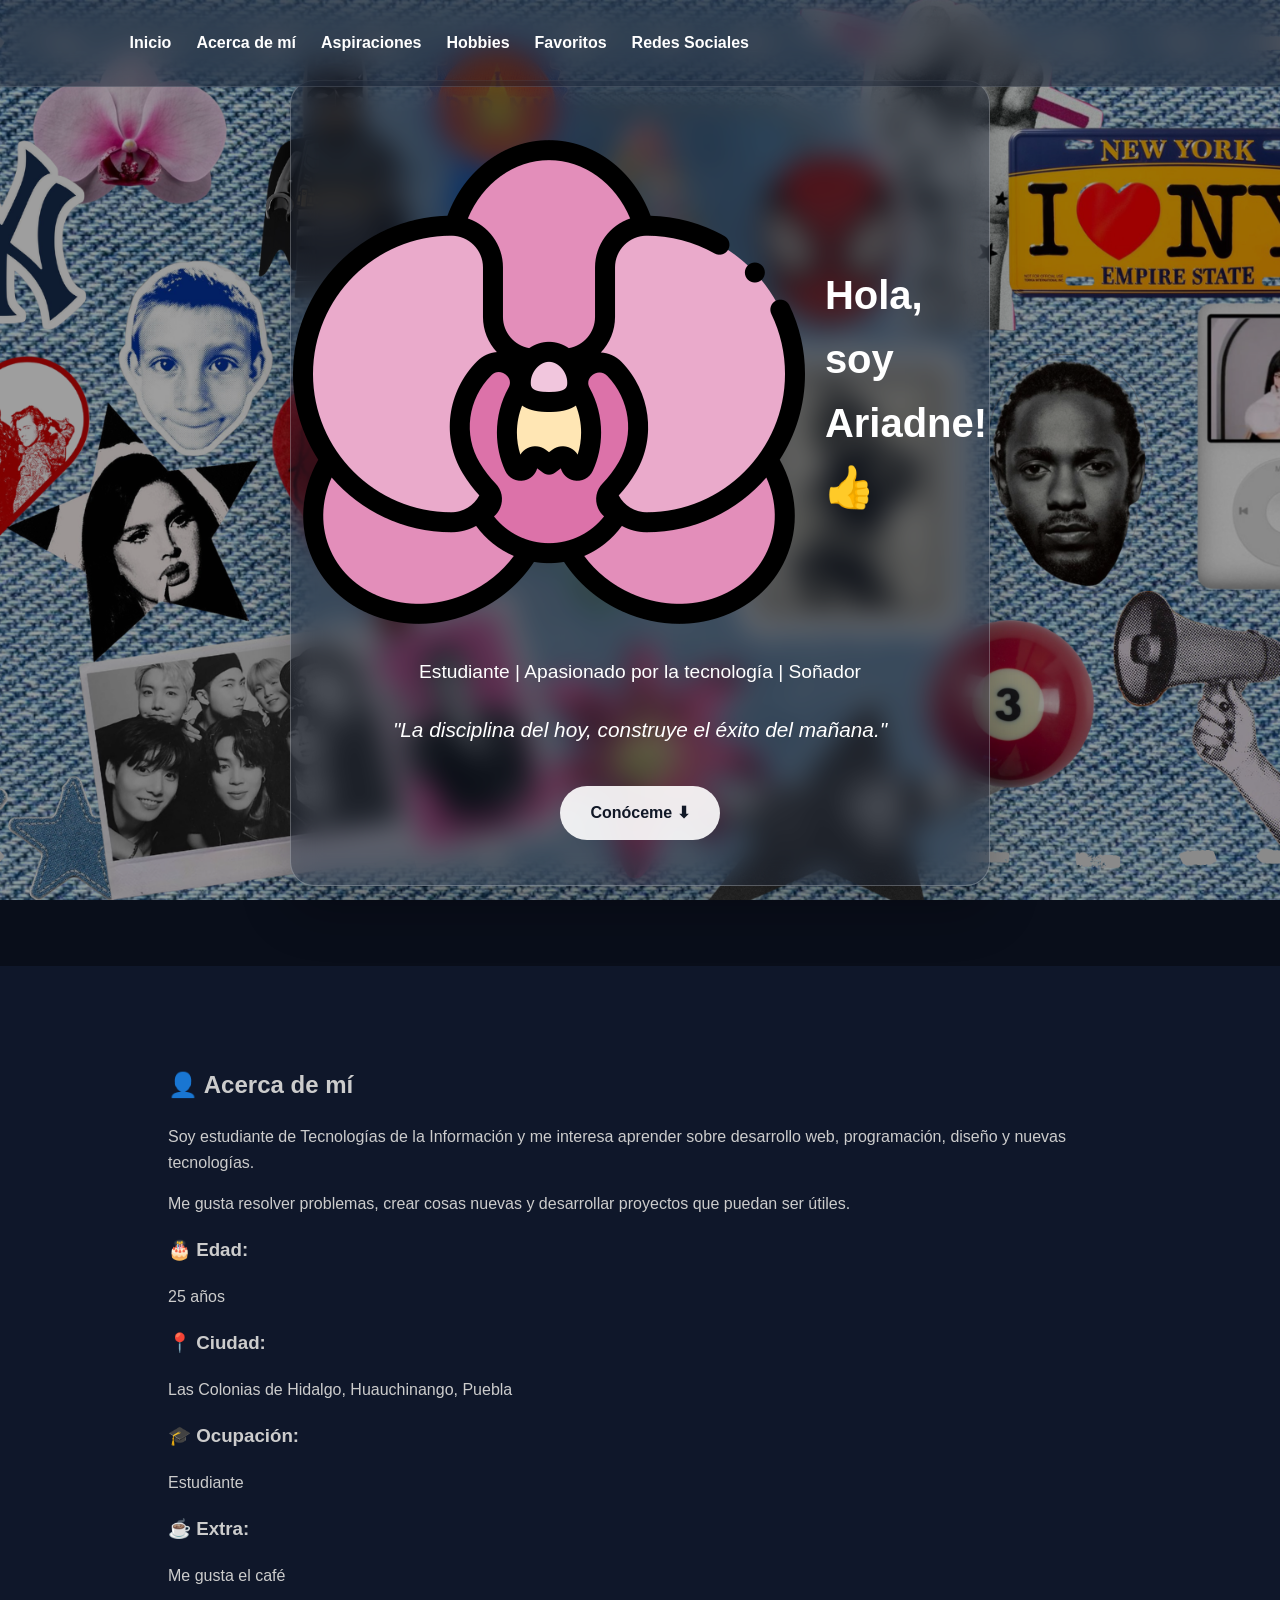
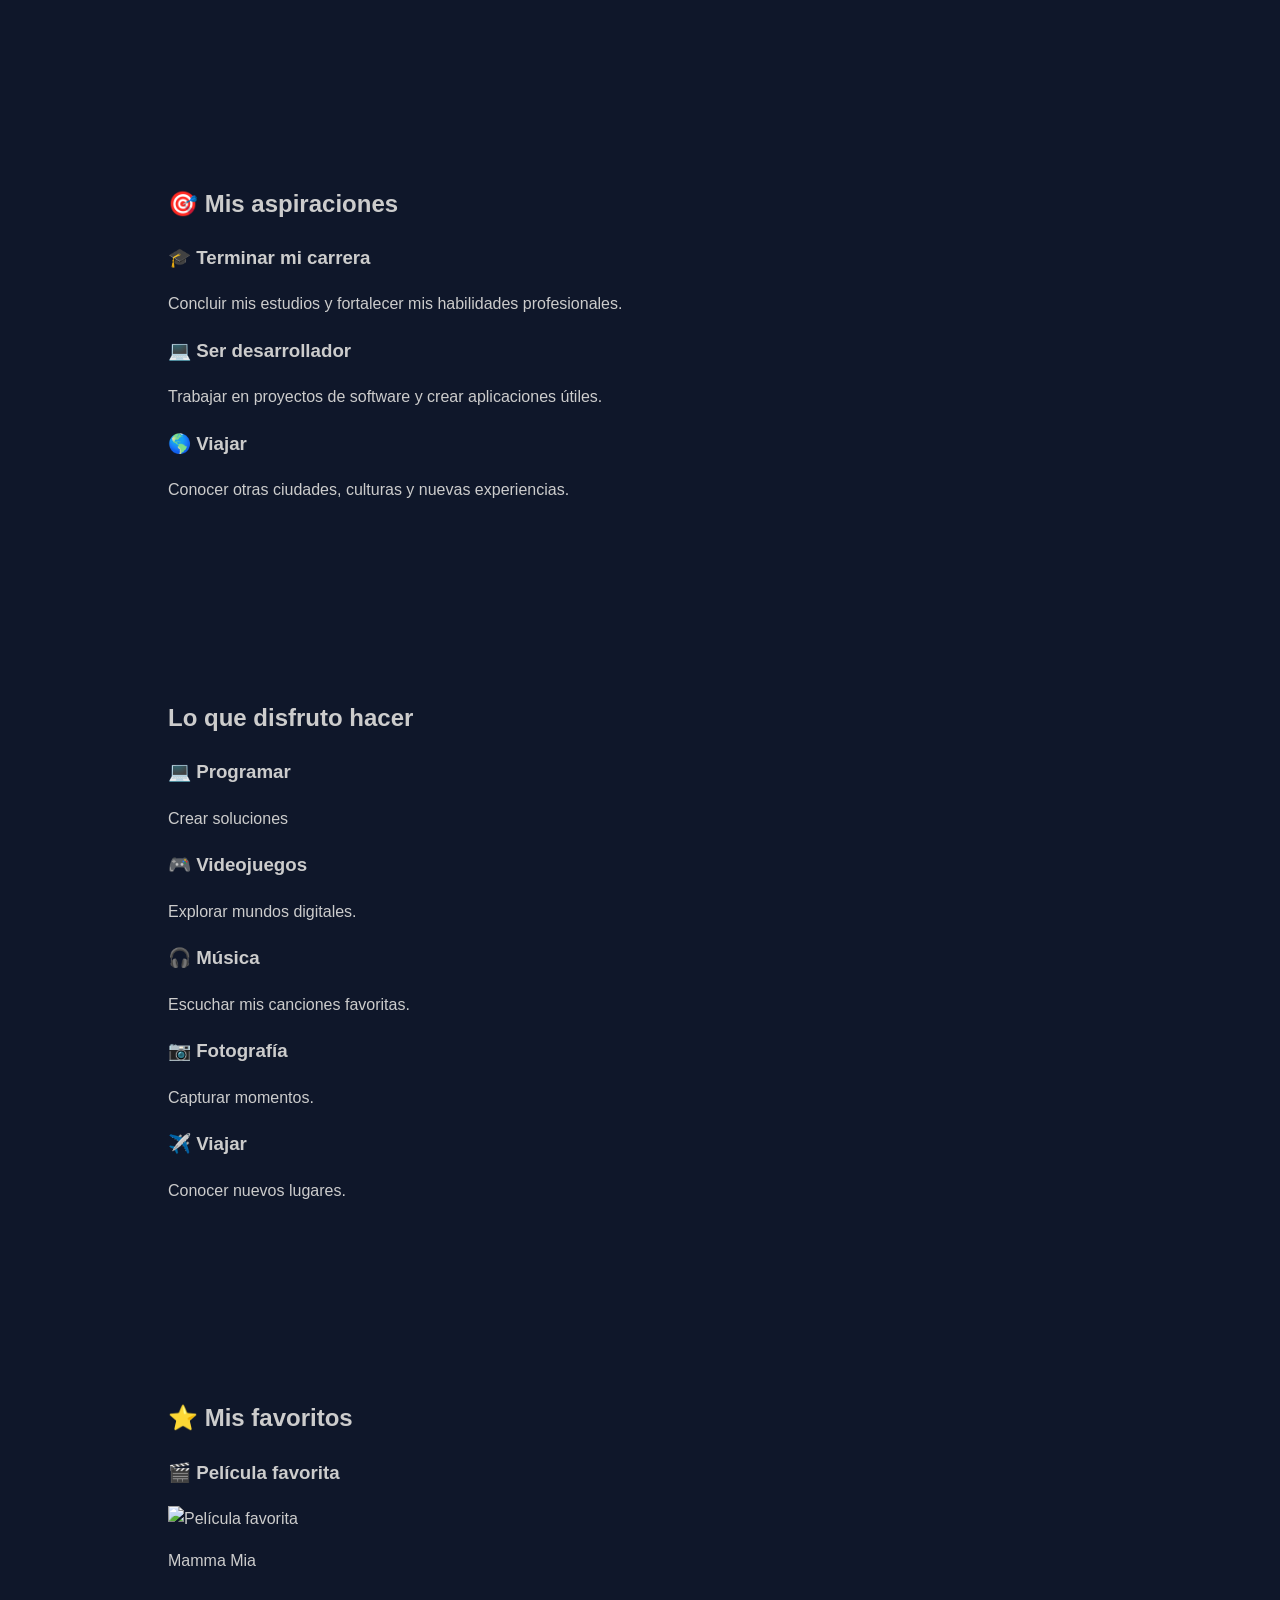
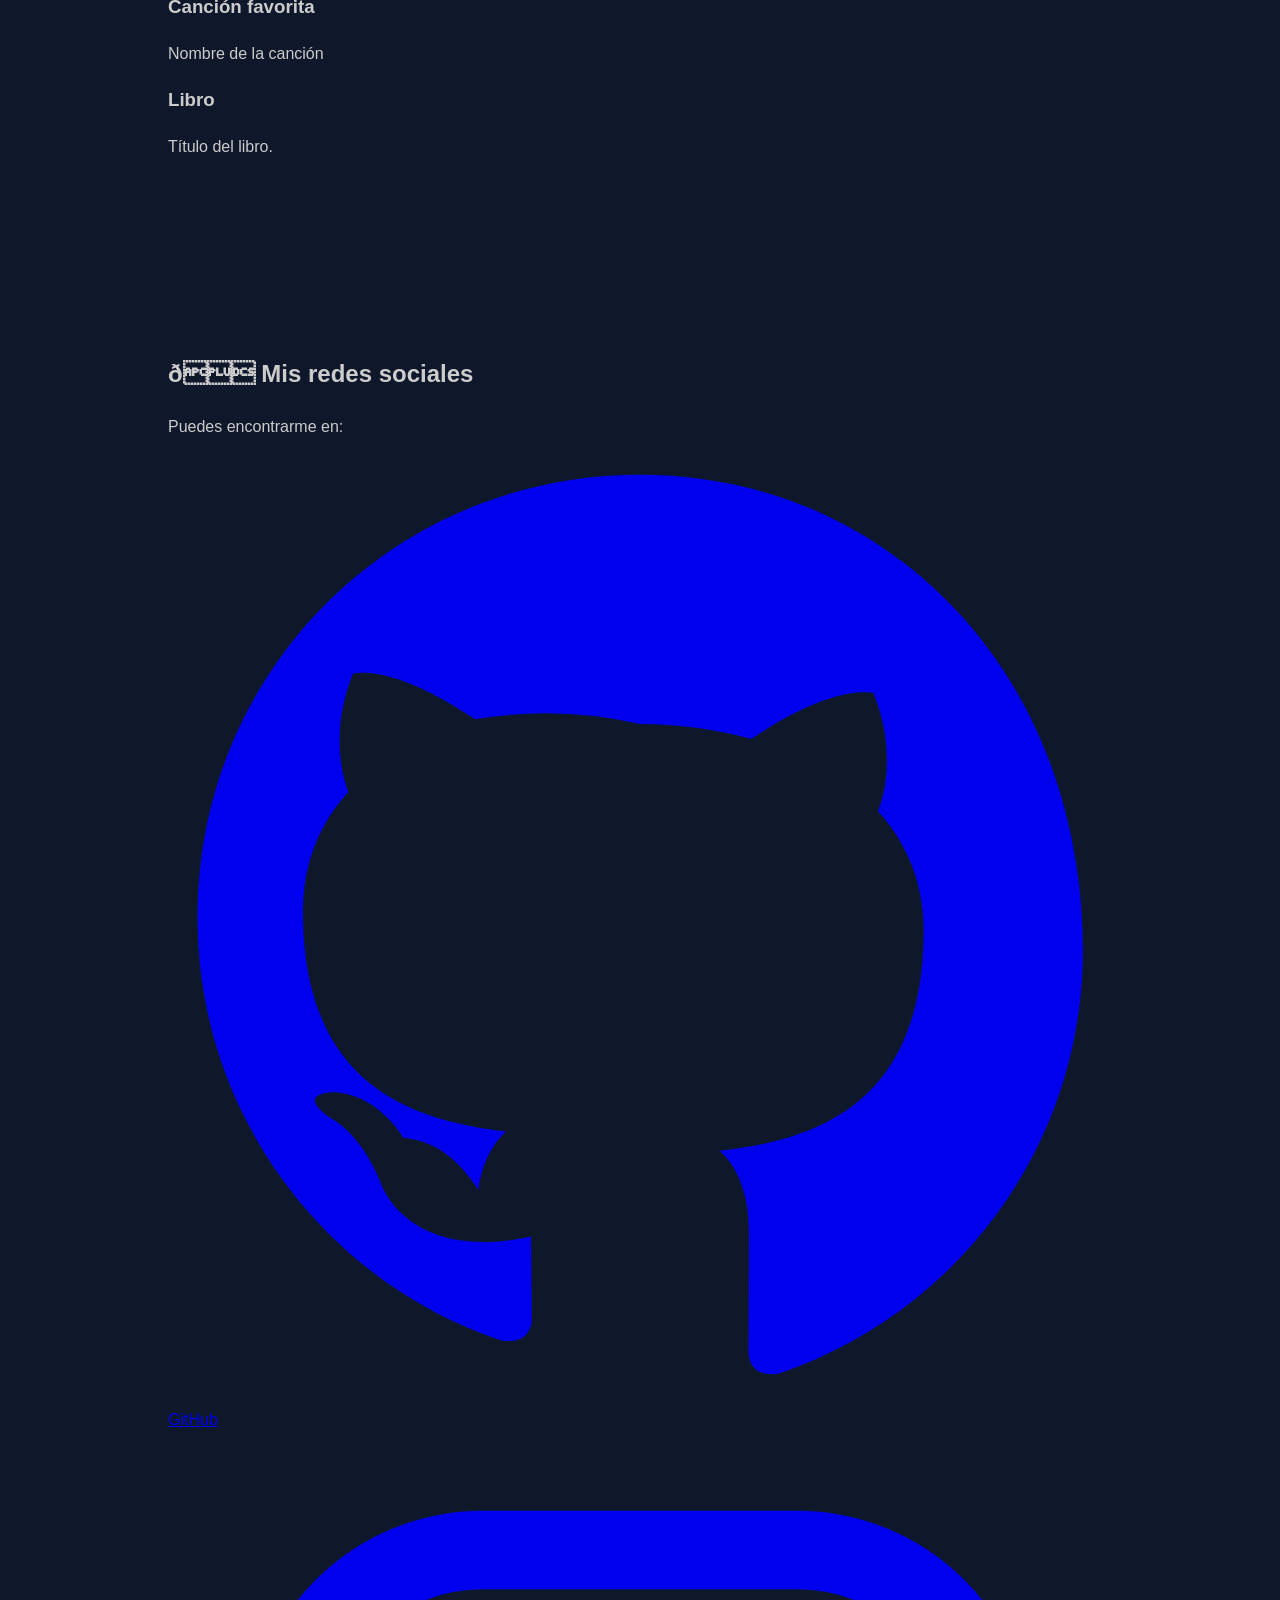
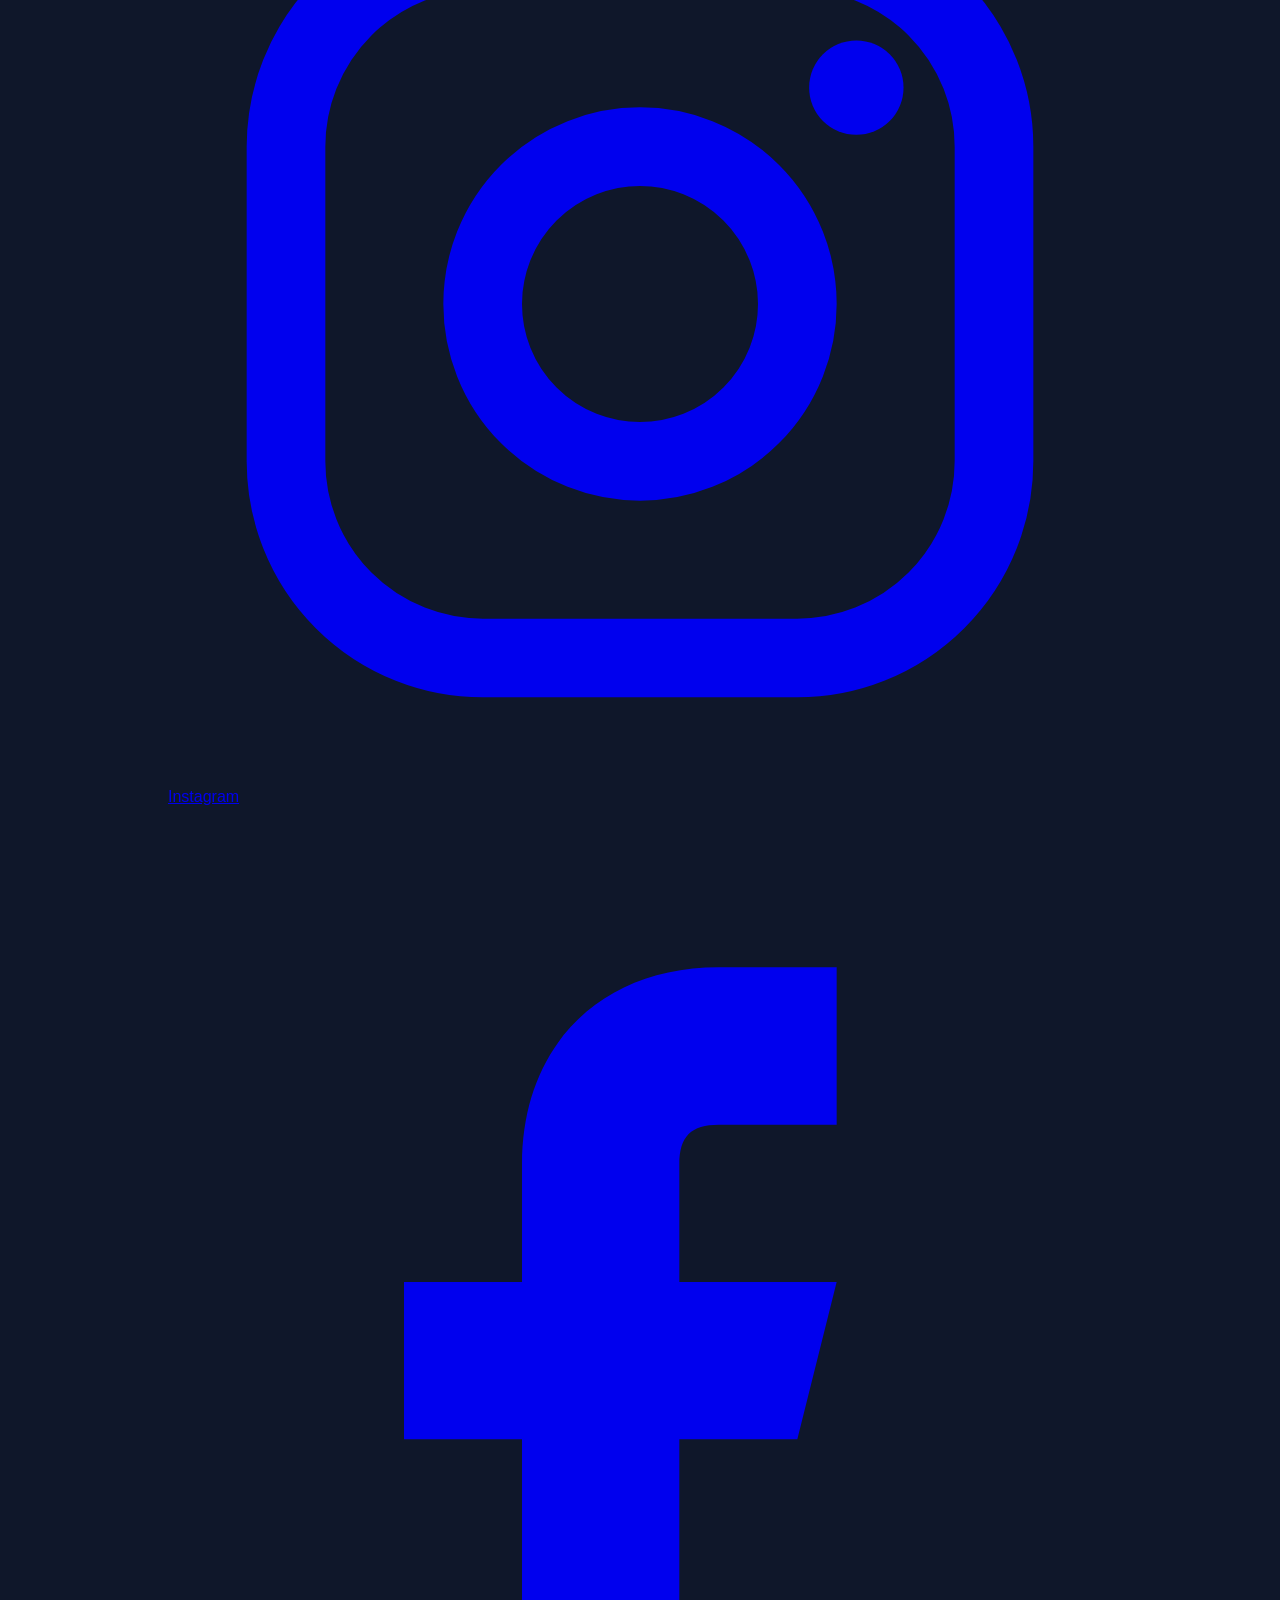
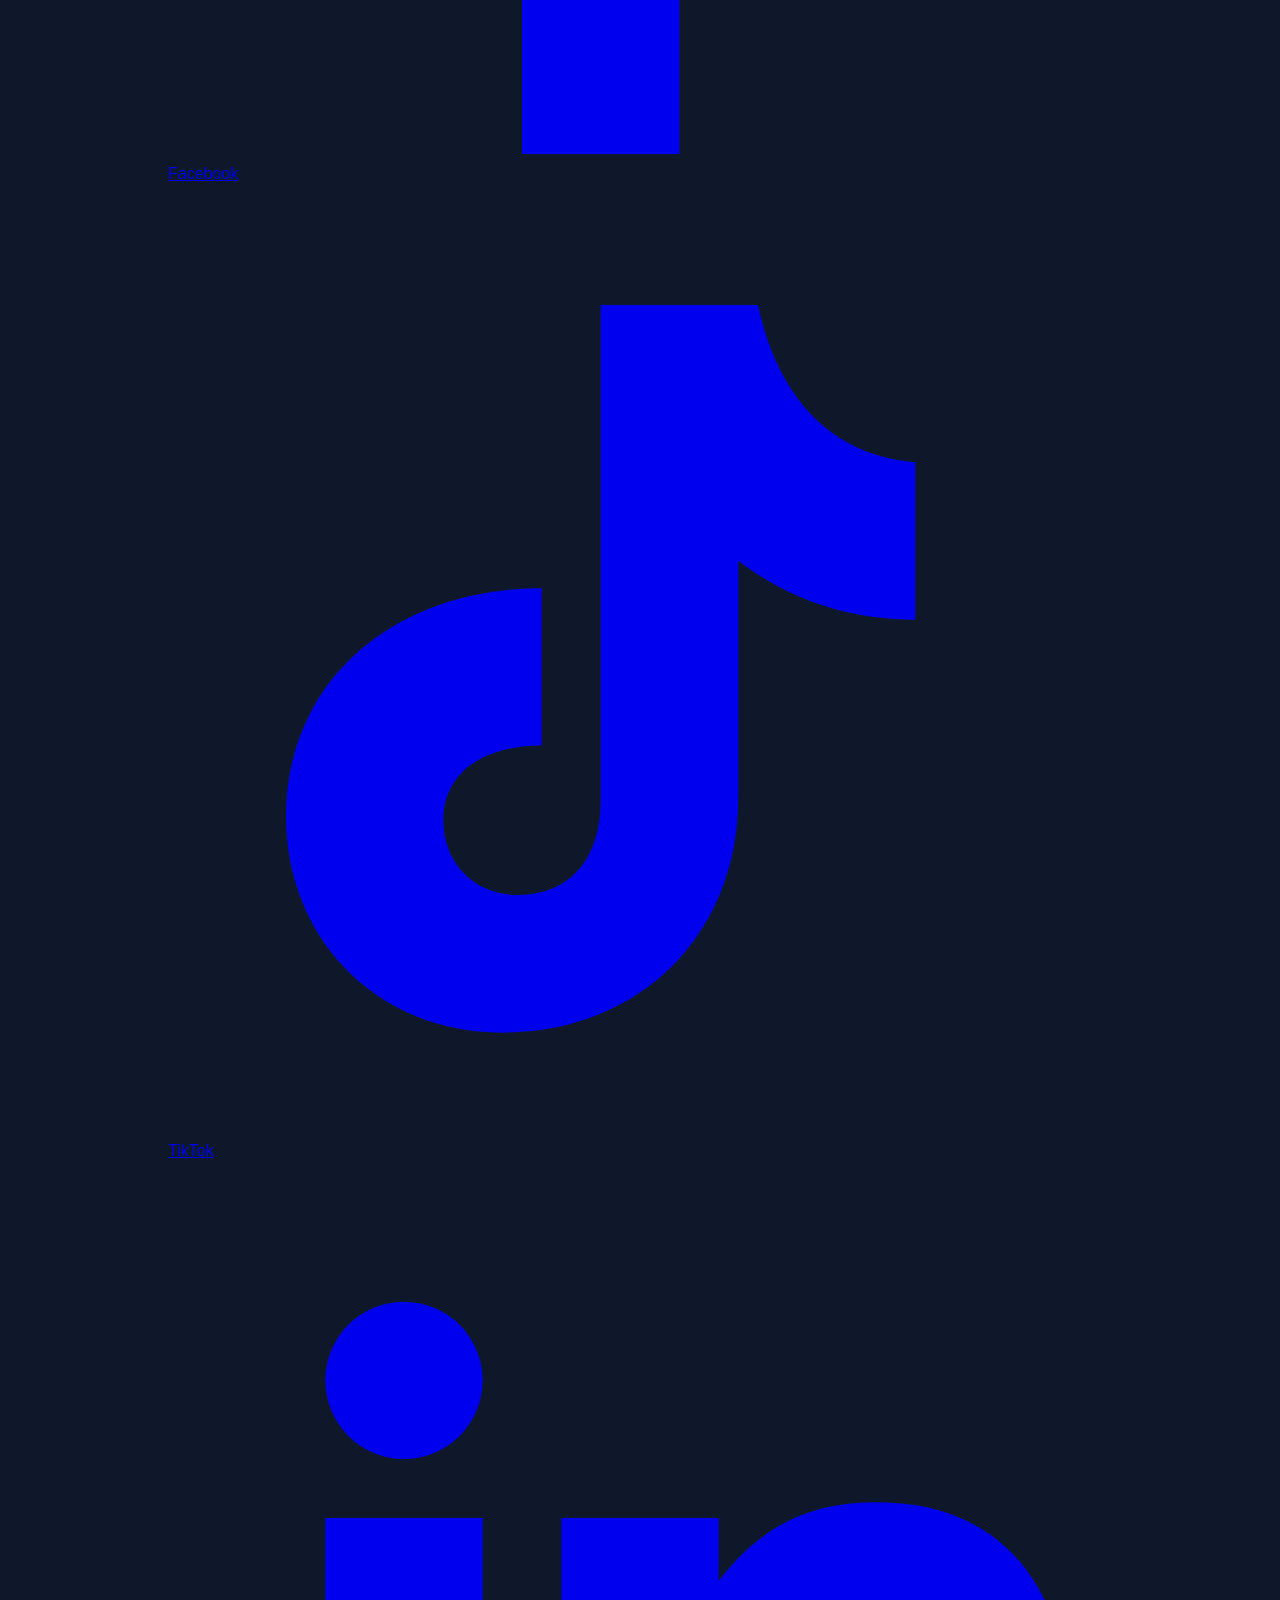
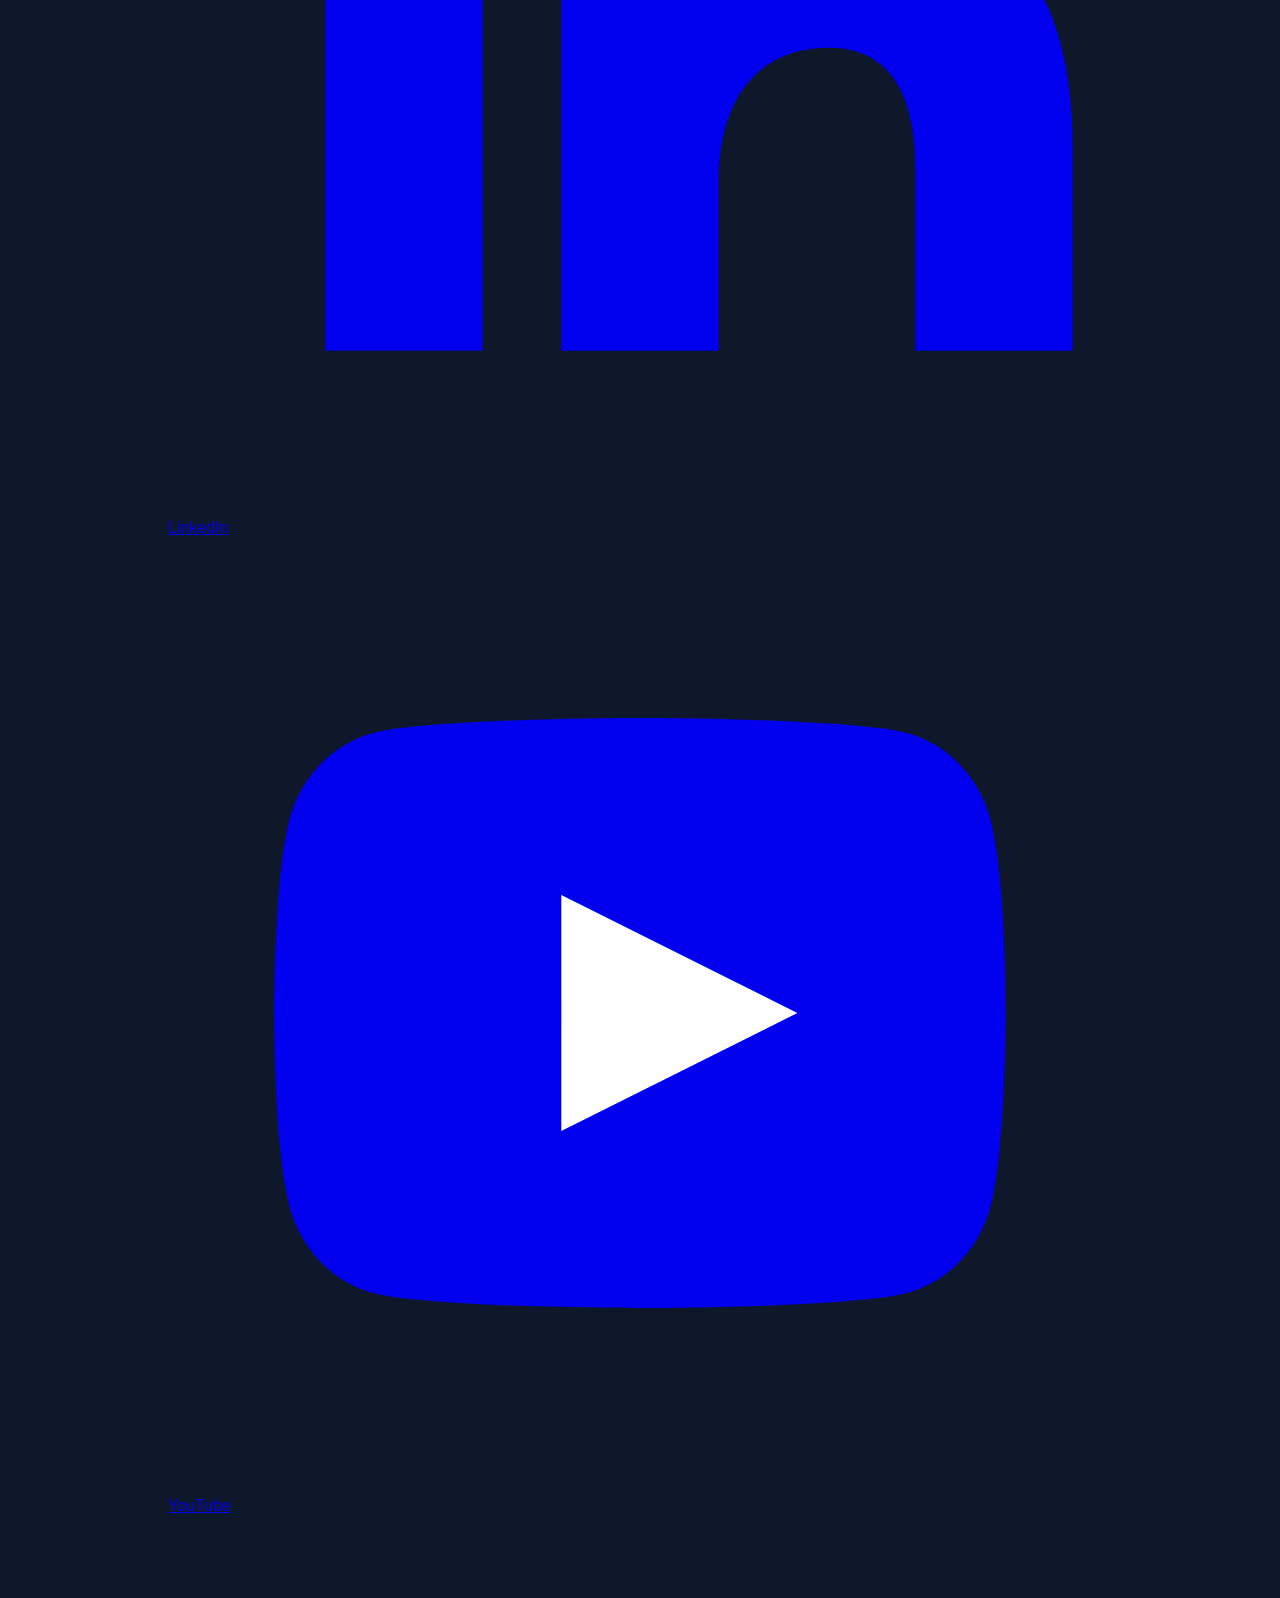
==== Practica03/MiPerfil.html @ 6bf6d091 "Pratica03: Mi primera pagina web add: Se agregaron cambios en css para estilizar y se agregaron las " ====
<!DOCTYPE html>
<html lang="en">
<head>
    <meta charset="UTF-8">
    <meta name="viewport" content="width=device-width, initial-scale=1.0">
    <meta name="description" content="Mi perfil de estudiante">
    <title>Alma Ariadne Maldonado Eslava @T.S.U. en Desarrollo de Sotware Multiplataforma </title>
    <link id="mi-favicon" rel="icon" href="/Practica03/assets/images/perfil.png" type="image/png"> 
    <link id="mi-favicon" rel="icon" href="assets/images/perfil.png" type="image/png">
    <link rel="stylesheet" href="css/styles.css">

</head>
<body>
    <!-- ==================== -->
    <!-- NAVEGACIÓN -->
    <!-- ==================== -->
     <nav id="menu"> <!-- Etiqueta de semántica con el atributo id-->
        <ul>
            <li class="menu_option"><a href="#inicio">Inicio</a></li>
            <li class="menu_option"><a href="#acerca-de-mi">Acerca de mí</a></li>
            <li class="menu_option"><a href="#aspiraciones">Aspiraciones</a></li>
            <li class="menu_option"><a href="#hobbies">Hobbies</a></li>
            <li class="menu_option"><a href="#favoritos">Favoritos</a></li>
            <li class="menu_option"><a href="#redes-sociales">Redes Sociales</a></li>            
        </ul>
     </nav>

     <header id="inicio" class="parallax parallax-1">
    <div class="glass hero-card">
        <div class="hero-header">
            <!-- Etiqueta img corregida y clase ajustada a .perfil -->
            <img src="assets/images/perfil.png" alt="Foto de perfil" class="perfil">
            <h1>Hola, soy Ariadne! 👍</h1>
        </div>

        <p>Estudiante | Apasionado por la tecnología | Soñador</p>
        <blockquote>
            "La disciplina del hoy, construye el éxito del mañana."
        </blockquote>
        <a href="#acerca-de-mi" class="boton">Conóceme ⬇</a>
    </div>
</header>

     <!-- Acerca de mí -->
      <section id="acerca-de-mi">
        <h2> 👤 Acerca de mí </h2>
        <div> <!-- Etiqueta de estructura que agrupa elementos -->
            <div>
                <p>
                    Soy estudiante de Tecnologías de la Información y me interesa aprender sobre desarrollo web, 
                    programación, diseño y nuevas tecnologías.
                </p>

                <p>
                    Me gusta resolver problemas, crear cosas nuevas y desarrollar proyectos que puedan ser útiles.
                </p>
            </div>

            <div>

                <article>
                    <h3>🎂 Edad: </h3>
                    <p>25 años</p>
                </article>

                <article>
                    <h3>📍 Ciudad: </h3>
                    <p>Las Colonias de Hidalgo, Huauchinango, Puebla</p>
                </article>

                <article>
                    <h3>🎓 Ocupación:</h3>
                    <p>Estudiante</p>
                </article>

                <article>
                    <h3>☕ Extra:</h3>
                    <p>Me gusta el café</p>
                </article>
            </div>
        </div>
      </section>

       <!-- ==================== -->
       <!-- ASPIRACIONES -->
       <!-- ==================== -->

        <section id="aspiraciones">
            <h2>🎯 Mis aspiraciones</h2>

            <div>
                <article>
                    <h3>🎓 Terminar mi carrera</h3>
                    <p>
                        Concluir mis estudios y fortalecer mis habilidades profesionales.
                    </p>
                </article>
                <article>
                    <h3>💻 Ser desarrollador</h3>
                    <p>
                        Trabajar en proyectos de software y crear aplicaciones útiles.
                    </p>
                </article>
                <article>
                    <h3>🌎 Viajar</h3>
                    <p>
                        Conocer otras ciudades, culturas y nuevas experiencias.
                    </p>
                </article>
            </div>
        </section>

       <!-- ==================== -->
       <!-- HOBBIES -->
       <!-- ==================== -->

       <section id="hobbies">
       <h2>Lo que disfruto hacer</h2>
       <div>
        <article>
            <h3>💻 Programar</h3>
            <p>Crear soluciones</p>
        </article>

        <article>
            <h3>🎮 Videojuegos</h3>
            <p>Explorar mundos digitales.</p>
        </article>

        <article>
            <h3>🎧 Música</h3>
            <p>Escuchar mis canciones favoritas.</p>
        </article>

        <article>
            <h3>📷 Fotografía</h3>
            <p>Capturar momentos.</p>
        </article>

        <article>
            <h3>✈️ Viajar</h3>
            <p>Conocer nuevos lugares.</p>
        </article>
       </div>
       </section>

       <!-- ==================== -->
       <!-- FAVORITOS -->
       <!-- ==================== -->

       <section id="favoritos">
        <h2>⭐ Mis favoritos</h2>
        <div>
            <article>
                <h3>🎬 Película favorita</h3>
                <img src="assets/images/pelicula.jpg" alt="Película favorita">
                <p> Mamma Mia</p>
            </article>

            <article>
                <h3>Canción favorita</h3>
                <p>Nombre de la canción</p>
            </article>

            <article>
            <h3> Libro </h3>
            <p>Título del libro.</p>
        </article>
        </div>
       </section>

       <!-- ============================= -->
    <!-- REDES SOCIALES -->
    <!-- ============================= -->

    <section id="redes"
             >

        <h2>ð Mis redes sociales</h2>

        <p>
            Puedes encontrarme en:
        </p>

        <div >

            <a href="https://github.com/"
               target="_blank"
               aria-label="GitHub">

                <svg viewBox="0 0 24 24">
                    <path fill="currentColor"
                          d="M12 .5C5.73.5.75 5.48.75 11.75c0 5.01
                          3.24 9.26 7.73 10.76.56.1.77-.24.77-.54
                          0-.27-.01-1.16-.02-2.1-3.15.68-3.81-1.34
                          -3.81-1.34-.51-1.3-1.25-1.65-1.25-1.65
                          -1.02-.7.08-.68.08-.68 1.13.08 1.73
                          1.16 1.73 1.16 1 .1 1.54.76 1.91
                          1.33.1-.72.39-1.21.71-1.49-2.52-.29
                          -5.17-1.26-5.17-5.6 0-1.24.44-2.25
                          1.16-3.04-.12-.29-.5-1.46.11-3
                          0 0 .95-.3 3.11 1.16A10.8 10.8
                          0 0112 6.84c.96 0 1.93.13 2.83.38
                          2.16-1.46 3.11-1.16 3.11-1.16.61
                          1.54.23 2.71.11 3 .72.79 1.16
                          1.8 1.16 3.04 0 4.35-2.66 5.31
                          -5.19 5.59.4.34.75 1.02.75 2.06
                          0 1.49-.01 2.69-.01 3.06
                          0 .3.2.65.78.54 4.48-1.5
                          7.72-5.75 7.72-10.76C23.25
                          5.48 18.27.5 12 .5z"/>
                </svg>

                <span>GitHub</span>

            </a>

            <a href="https://www.instagram.com/"
               target="_blank"
               aria-label="Instagram">

                <svg viewBox="0 0 24 24">

                    <rect x="3"
                          y="3"
                          width="18"
                          height="18"
                          rx="5"
                          fill="none"
                          stroke="currentColor"
                          stroke-width="2"/>

                    <circle cx="12"
                            cy="12"
                            r="4"
                            fill="none"
                            stroke="currentColor"
                            stroke-width="2"/>

                    <circle cx="17.5"
                            cy="6.5"
                            r="1.2"
                            fill="currentColor"/>

                </svg>

                <span>Instagram</span>

            </a>

            <a href="https://www.facebook.com/"
               target="_blank"
               aria-label="Facebook">

                <svg viewBox="0 0 24 24">
                    <path fill="currentColor"
                          d="M14 8h3V4h-3
                          c-3 0-5 2-5 5v3H6v4h3v8h4v-8h3l1-4h-4V9
                          c0-.7.3-1 1-1z"/>
                </svg>

                <span>Facebook</span>

            </a>

            <a href="https://www.tiktok.com/"
               target="_blank"
               aria-label="TikTok">

                <svg viewBox="0 0 24 24">
                    <path fill="currentColor"
                          d="M15 3c.5 2.3 1.8 3.8 4 4v4
                          c-1.7 0-3.2-.5-4.5-1.5v6
                          c0 3.6-2.6 6-6 6
                          -3.2 0-5.5-2.4-5.5-5.5
                          0-3.4 2.7-5.8 6.5-5.8v4
                          c-1.5 0-2.5.7-2.5 1.9
                          0 1.1.8 1.9 1.9 1.9
                          1.3 0 2.1-.9 2.1-2.4V3z"/>
                </svg>

                <span>TikTok</span>

            </a>

            <a href="https://www.linkedin.com/"
               target="_blank"
               aria-label="LinkedIn">

                <svg viewBox="0 0 24 24">

                    <rect x="4"
                          y="9"
                          width="4"
                          height="11"
                          fill="currentColor"/>

                    <circle cx="6"
                            cy="5.5"
                            r="2"
                            fill="currentColor"/>

                    <path fill="currentColor"
                          d="M10 9h4v1.6
                          c1-1.3 2.2-2 4-2
                          3.2 0 5 2.1 5 6.2V20h-4v-4.6
                          c0-2-.7-3.1-2.2-3.1
                          -1.8 0-2.8 1.3-2.8 3.4V20h-4z"/>

                </svg>

                <span>LinkedIn</span>

            </a>

            <a href="https://www.youtube.com/"
               target="_blank"
               aria-label="YouTube">

                <svg viewBox="0 0 24 24">

                    <path fill="currentColor"
                          d="M21 7.5
                          c-.2-1.4-1.2-2.5-2.6-2.7
                          C16.4 4.5 12 4.5 12 4.5
                          s-4.4 0-6.4.3
                          C4.2 5 3.2 6.1 3 7.5
                          2.7 9 2.7 12 2.7 12
                          s0 3 .3 4.5
                          c.2 1.4 1.2 2.5 2.6 2.7
                          2 .3 6.4.3 6.4.3
                          s4.4 0 6.4-.3
                          c1.4-.2 2.4-1.3 2.6-2.7
                          .3-1.5.3-4.5.3-4.5
                          s0-3-.3-4.5z"/>

                    <polygon points="10,9 16,12 10,15"
                             fill="white"/>

                </svg>

                <span>YouTube</span>

            </a>

        </div>

    </section>
    
</body>
</html>
---- Practica03/css/styles.css ----
*{
    box-sizing: border-box;
}
html{
    scroll-behavior: smooth;
}
body{
    margin: 0px;
    font-family: Arial, Helvetica, sans-serif;
    background: #0f172a ;
    color: #ccc;
    line-height: 1.6;
    /*border-color: red;
    border-style: solid;
    border-width: 15px;
    padding: 50px;*/
}
nav{
    position: fixed;
    top: 0;
    left: 0;
    width: 100%;
    padding: 14px 7%;
    display: flex;
    justify-content: space-between;
    align-items: center;
    background: rgba(15, 23, 42, 0.45);
    backdrop-filter: blur(15px);
    border-bottom: 1px solid rgba(255, 255, 255,0.12);
    z-index: 1000;
    transition: 0.3s;
}
nav h2{
    color: white;
}
nav ul{
    list-style: none;
    display: flex;
    gap: 25px;
}
nav a{
    color: white;
    text-decoration: none;
    font-weight: bold;
    transition: 0.3s;
}
nav a:hover{
    color: #6e9bee
}

/* ================
   Ajuste en Parallax (Vertical)
   ================ */
.parallax {
    min-height: 100vh;
    background-size: cover;
    background-position: center;
    background-repeat: no-repeat;
    background-attachment: fixed;
    display: flex;
    flex-direction: column; /* Alinea los elementos verticalmente */
    align-items: center;
    justify-content: center;
    padding: 100px 20px 80px;
    position: relative;
}

/* ================
   Estructura Vertical para las Secciones
   ================ */
body {
    display: flex;
    flex-direction: column; /* Apila las secciones de arriba a abajo */
    width: 100%;
}

section {
    padding: 80px 10%;
    width: 100%;
    max-width: 1200px;
    margin: 0 auto; /* Centra el contenido en pantallas grandes */
}

/* Para que las tarjetas dentro de cada sección bajen verticalmente o se acomoden mejor */
.grid-cards {
    display: flex;
    flex-direction: column; /* Apila las tarjetas en vertical */
    gap: 20px;
    margin-top: 20px;
}

/* ================
   Iconos de Redes Sociales
   ================ */
.social-links {
    display: flex;
    flex-direction: column; /* Apila las redes sociales verticalmente */
    align-items: flex-start;
    gap: 15px;
    margin-top: 20px;
}

.social-links a {
    display: flex;
    align-items: center;
    gap: 12px;
    color: #fff;
    text-decoration: none;
    background: rgba(255, 255, 255, 0.08);
    padding: 12px 20px;
    border-radius: 8px;
    width: 250px; /* Ancho fijo para alineación visual */
}

.social-links svg {
    width: 28px;
    height: 28px;
}

/* ================
 PARALLAX GENERAL
 ================ */
.parallax{
    min-height: 100vh;
    background-size: cover;
    background-position: center; 
    background-repeat: no-repeat;
    background-attachment: fixed;
    display: flex;
    align-items: center;
    justify-content: center;
    padding: 80px 20px;
    position: relative;

}
/* CAPA OSCURA*/

.parallax::before{
    content: "";
    position: absolute;
    inset: 0;
    background: rgba(0, 0, 0, 0.38);
}
/*CONTENIDO SOBRE EL FONDO*/
.PARALLAX > * {
    position: relative;
    z-index: 2;
}
/* ================ 
== BACKGROUND HD ==
 ================*/
.parallax-1{
    background-image: 
    url("/Practica03/assets/images/image1.png");
}
.parallax-2{
    background-image: 
    url("/Practica03/assets/images/image2.jpg");
}
.parallax-3{
    background-image: 
    url("/Practica03/assets/images/image3.png");
}
.parallax-4{
    background-image: 
    url("/Practica03/assets/images/image4.jpg");
}

.profile-img {
    width: clamp(140px, 20vmin, 300px);
    height:  clamp(140px, 20vmin, 300px);

    object-fit: cover;
    border-radius: 50%;

    display: block;

    box-shadow: 0 10px 30px rgba(255, 255, 255,0.4);

}

.glass{
    background: 
    rgba(20, 30, 50, 0.38);
    color: white;
    backdrop-filter:
    blur(14px);
    border: 
    1px solid
    rgba(255, 255, 255, 0.25);
    border-radius: 
    24%;
    box-shadow: 
    0 25px 50px
    rgba(0, 0, 0, 0.25);
    border-radius: 24px;
}

.hero-card{
    max-width: 700px;
    padding: 45px;
    text-align: center;
}
.hero-header {
    display: flex;
    align-items: center;
    justify-content: center;
    gap: 20px;
    margin-bottom: 15px;
}

/* Ajustes a la imagen dentro del contenedor */
.hero-header .perfil {
    margin: 0;
    flex-shrink: 0;
}
.hero-card h1{
    font-size: 2.5rem;
    margin-bottom: 8px;
    text-align: left;
}

.hero-card p{
    font-size: 1.2rem;
}

blockquote{
    margin: 25px auto;
    max-width: 500px;
    font-size: 1.3rem;
    font-style: italic;
}

/*==============================*/
/* BOTÓN */
/*==============================*/

.boton{
    display: inline-block;
    margin-top: 15px;
    padding: 
    14px 30px;
    background: 
    rgba(255, 255, 255, 0.9);
    color: #111827;
    border-radius: 30px;
    text-decoration: none;
    font-weight: bold;
    transition: 0.3s;
}

.boton:hover{
    transform: translateY(-4px);
    box-shadow: 0 12px 25px
    rgba(0, 0, 0, 0.25);
    background-color: #6e9bee;
    color: white;
}
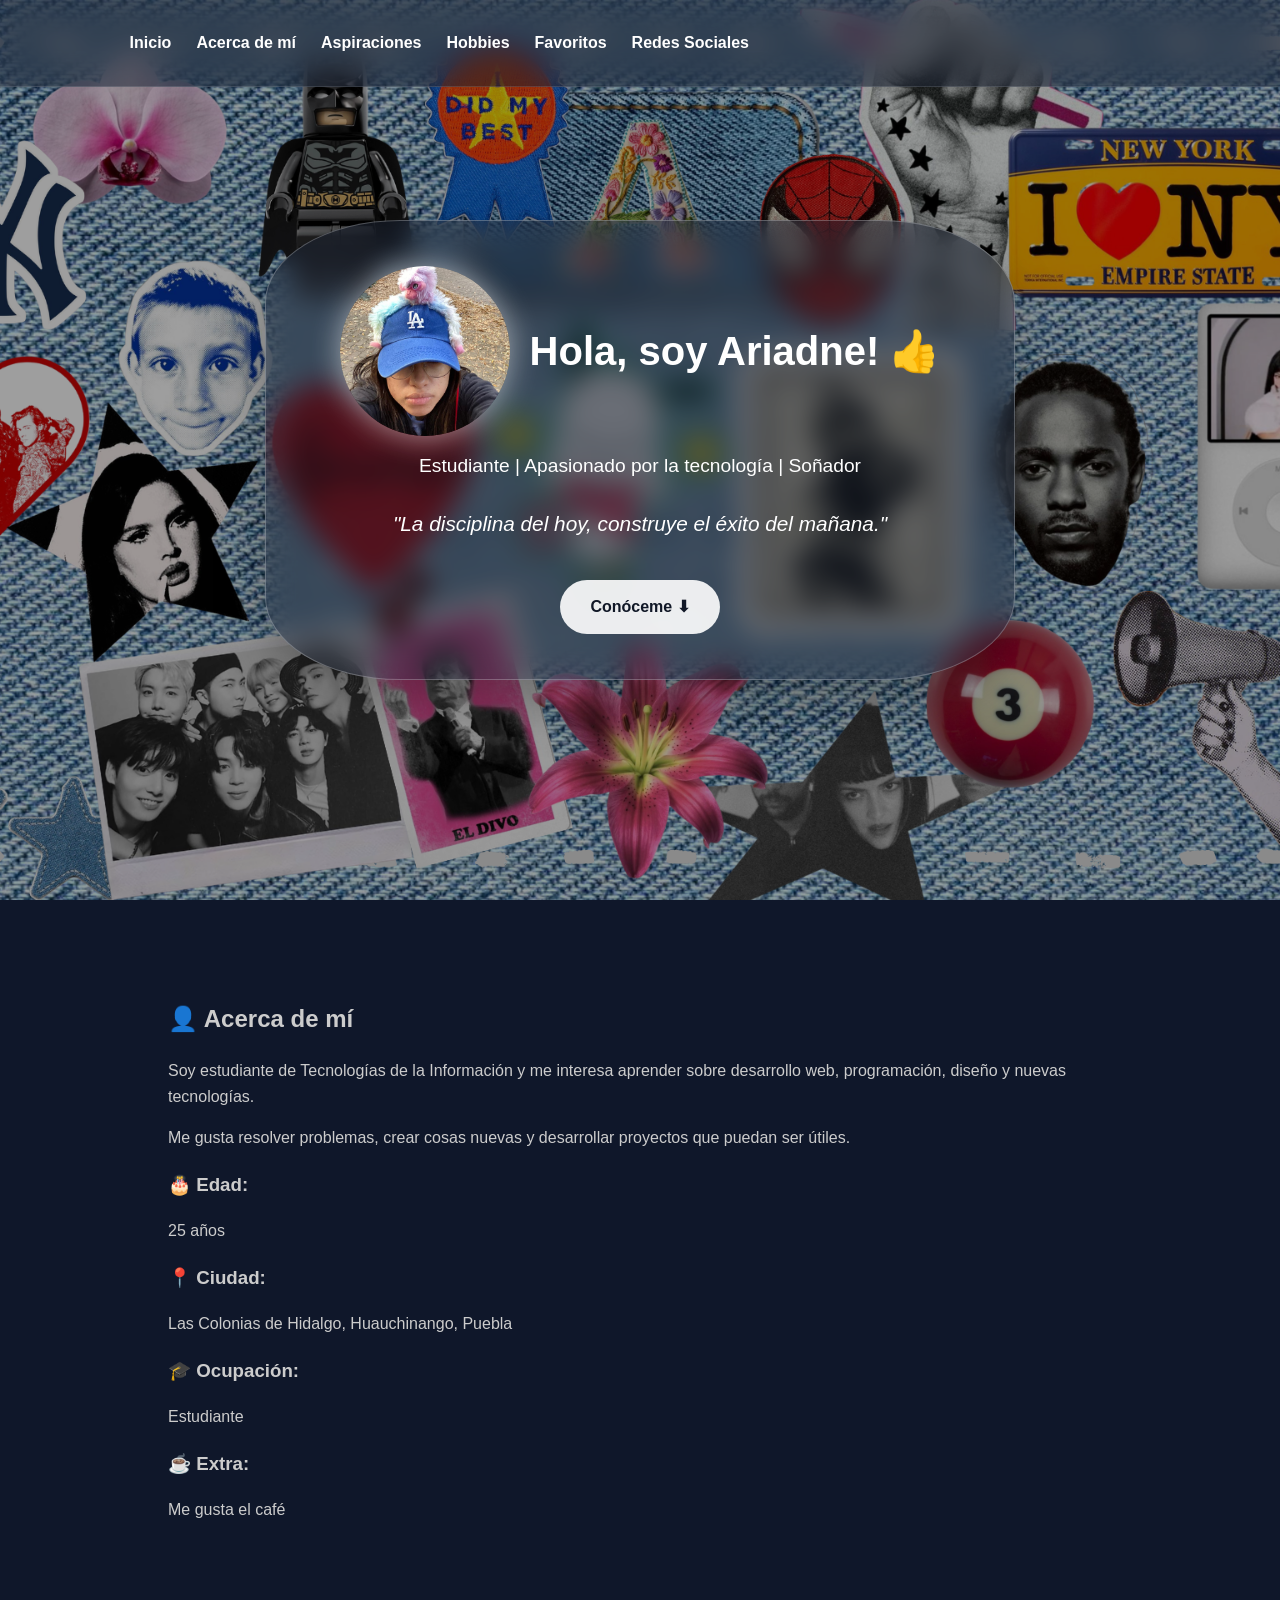
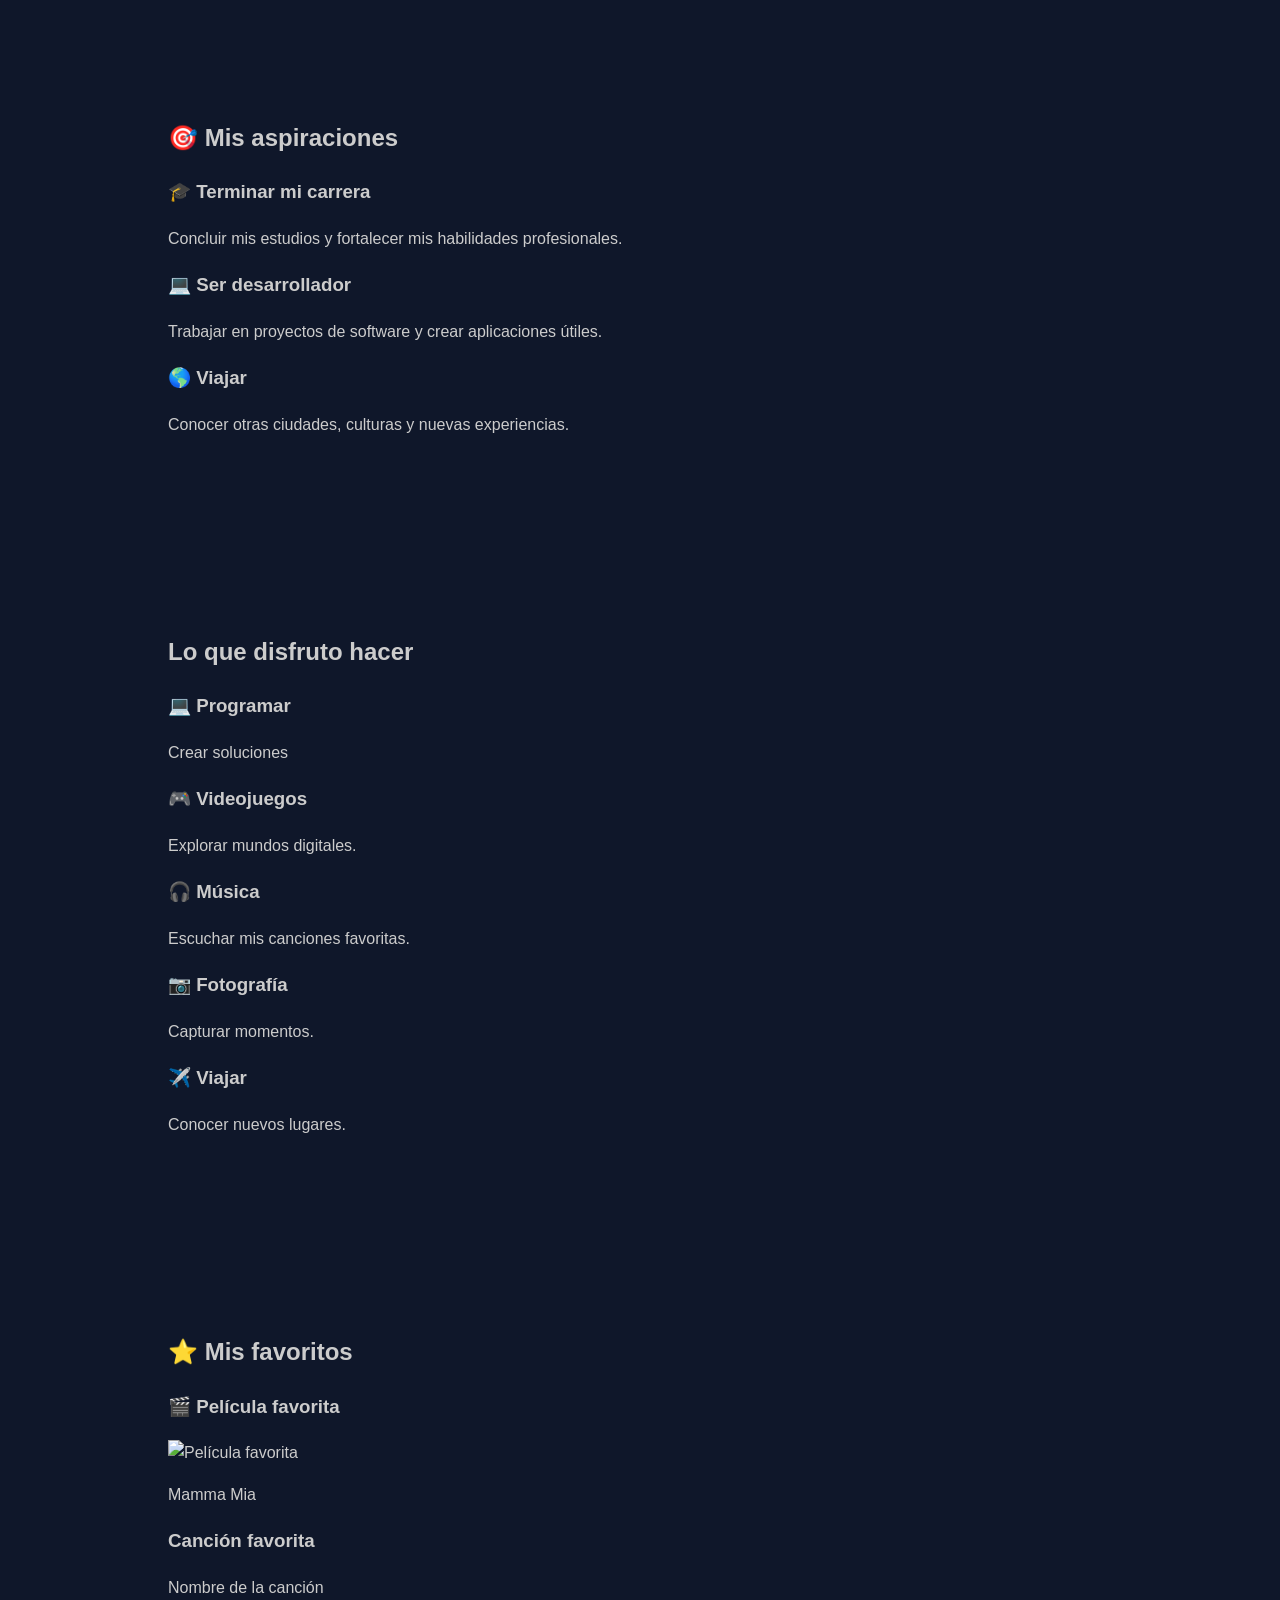
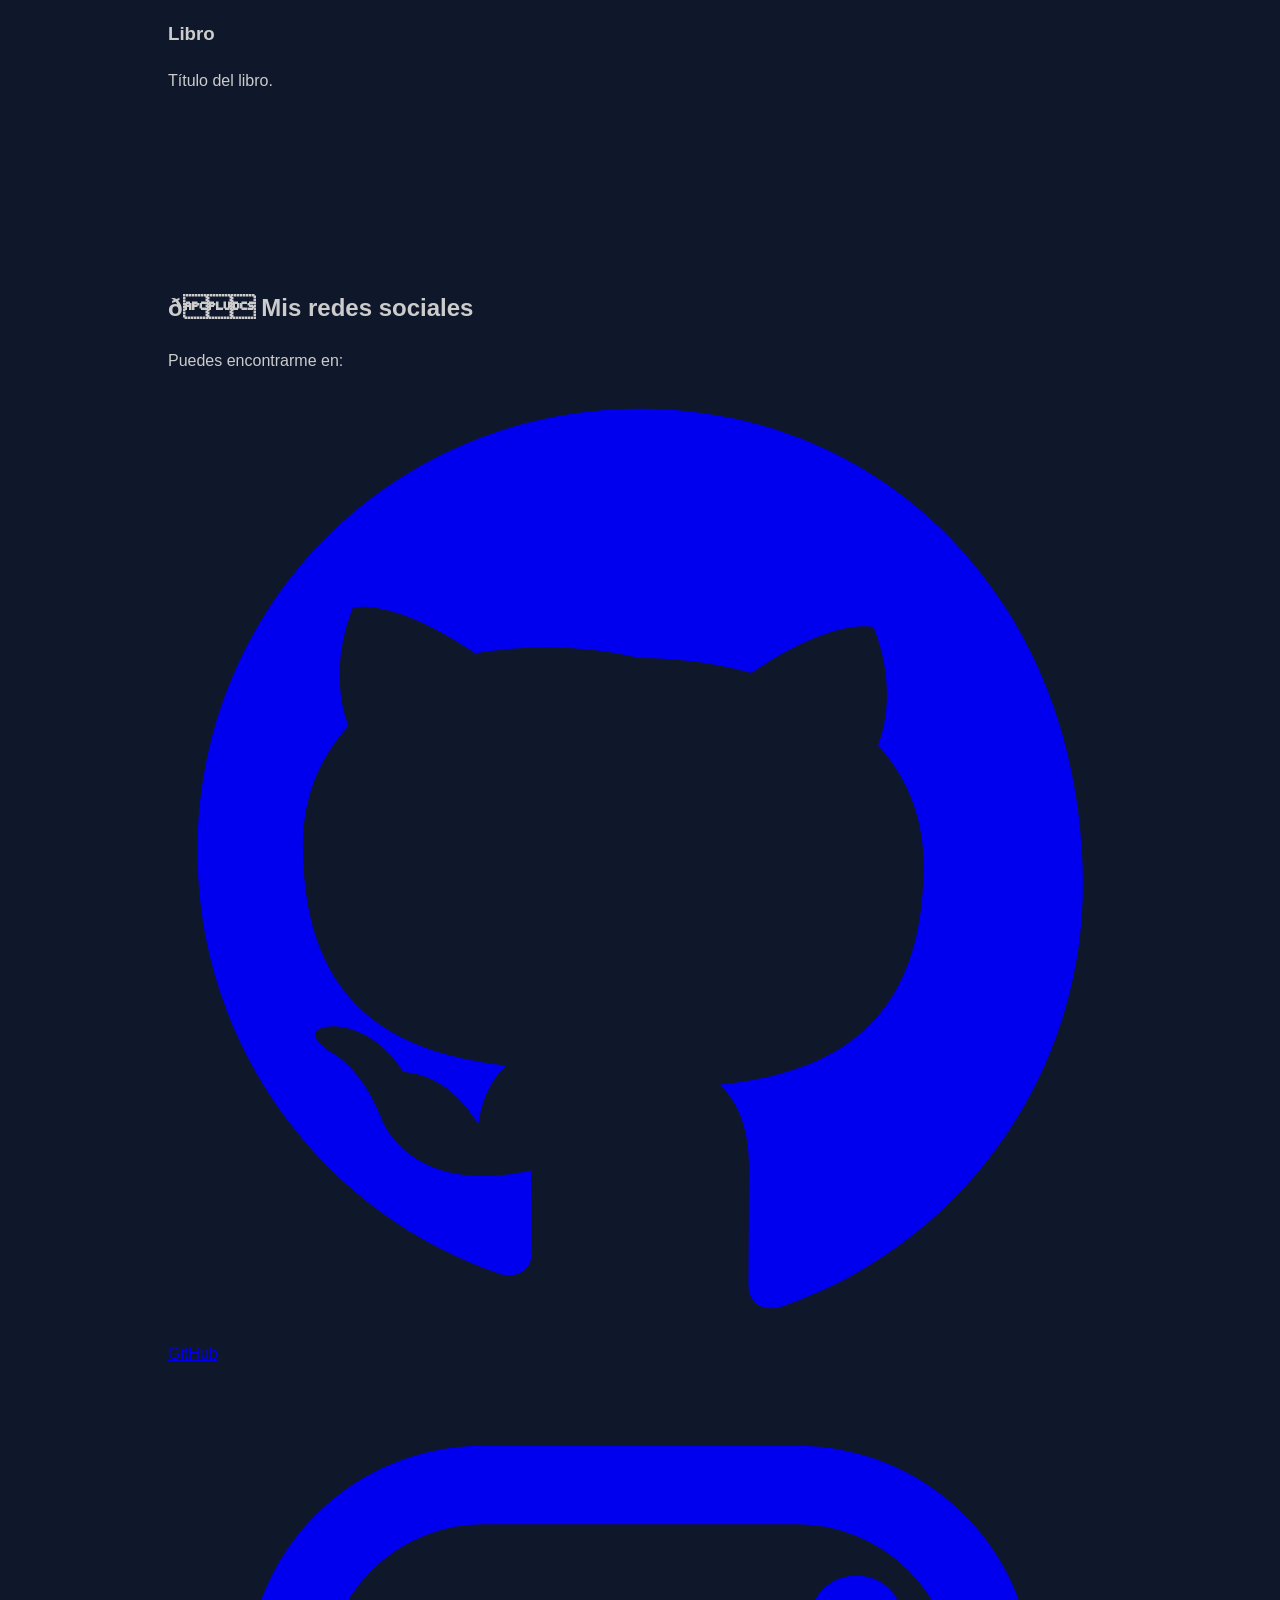
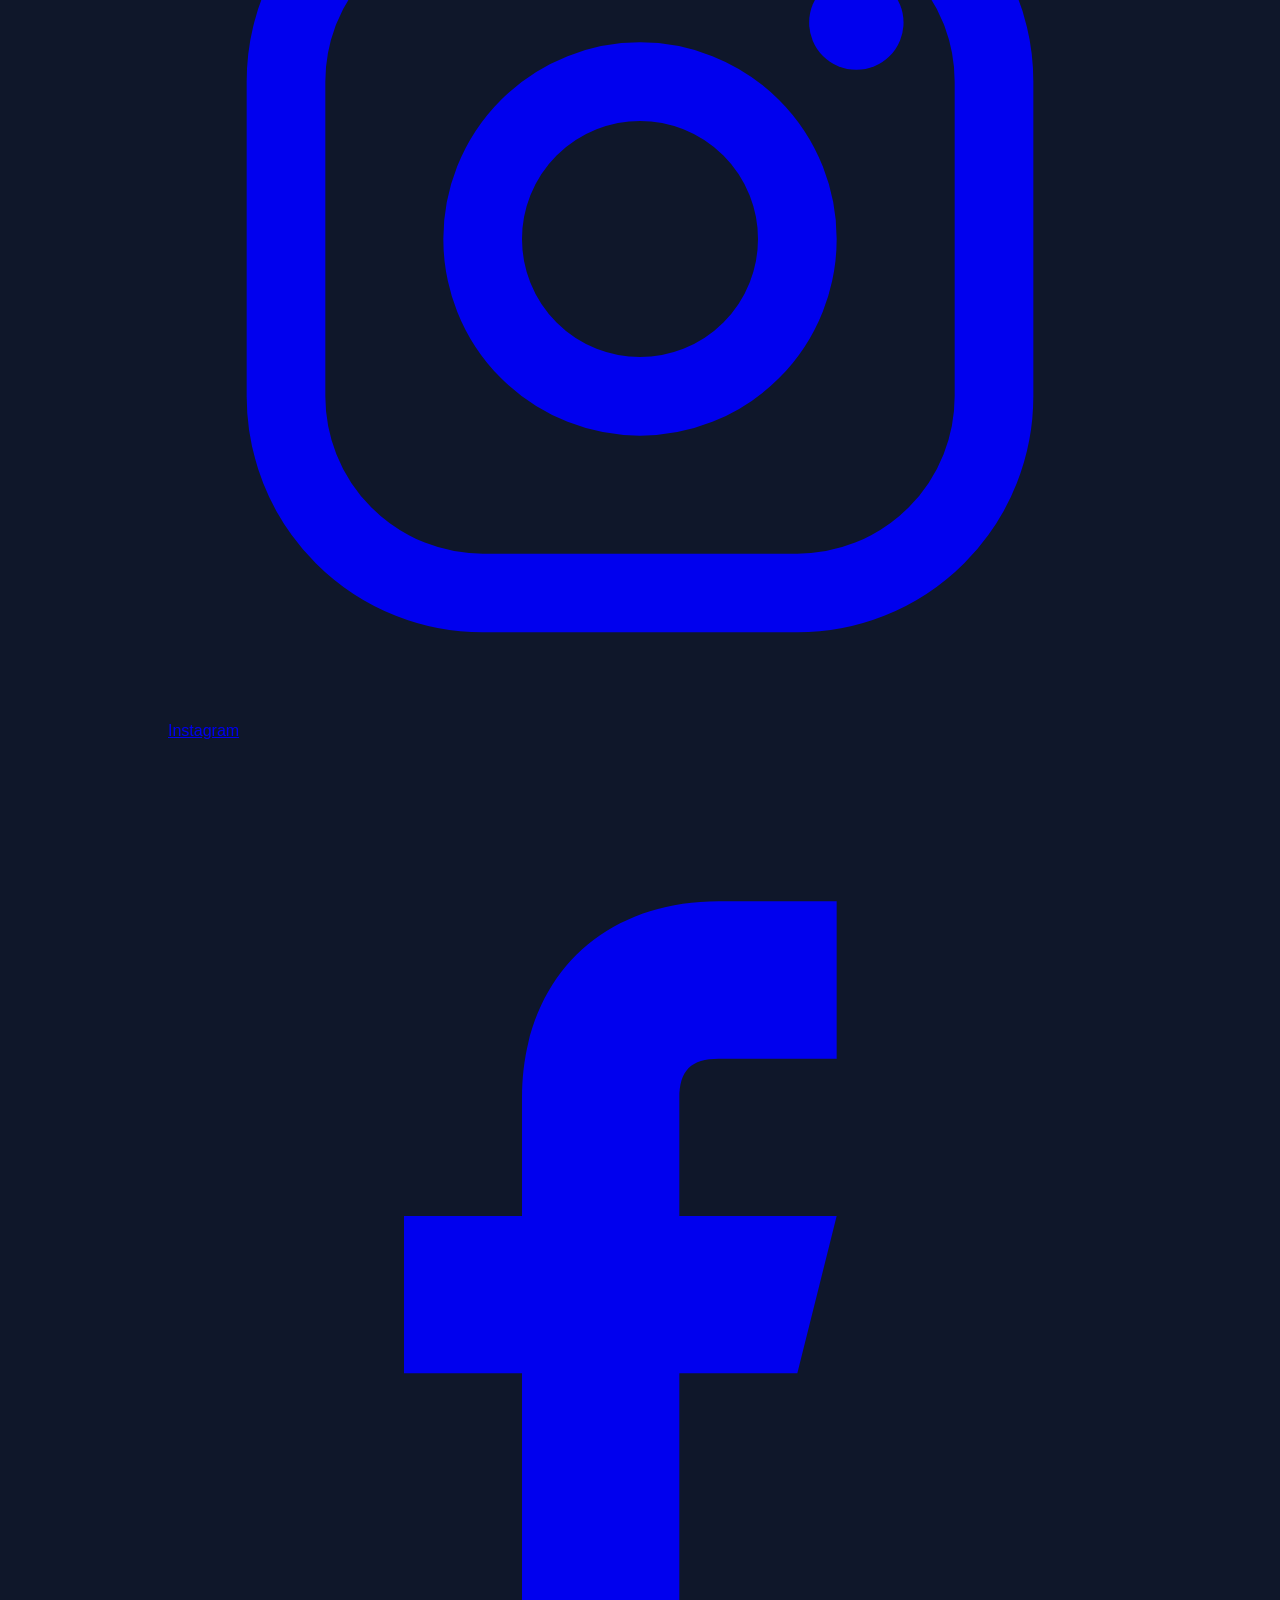
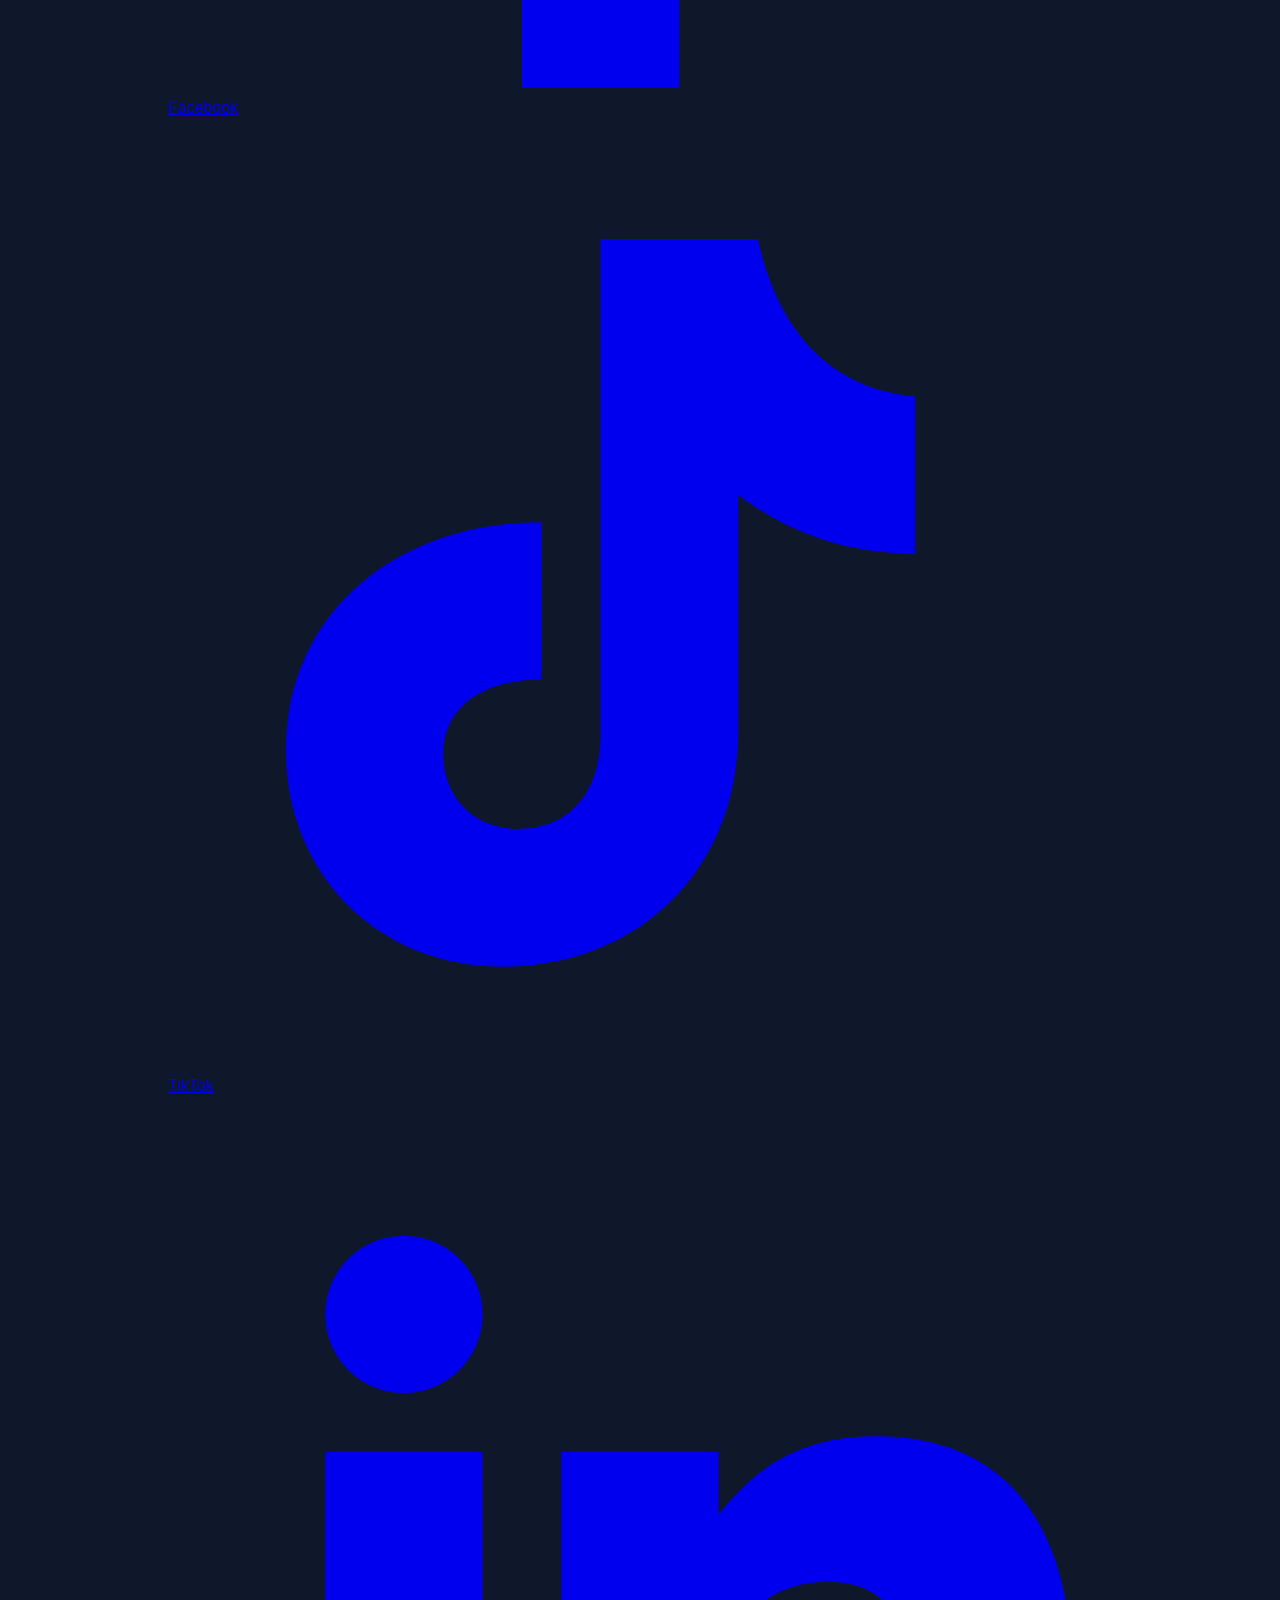
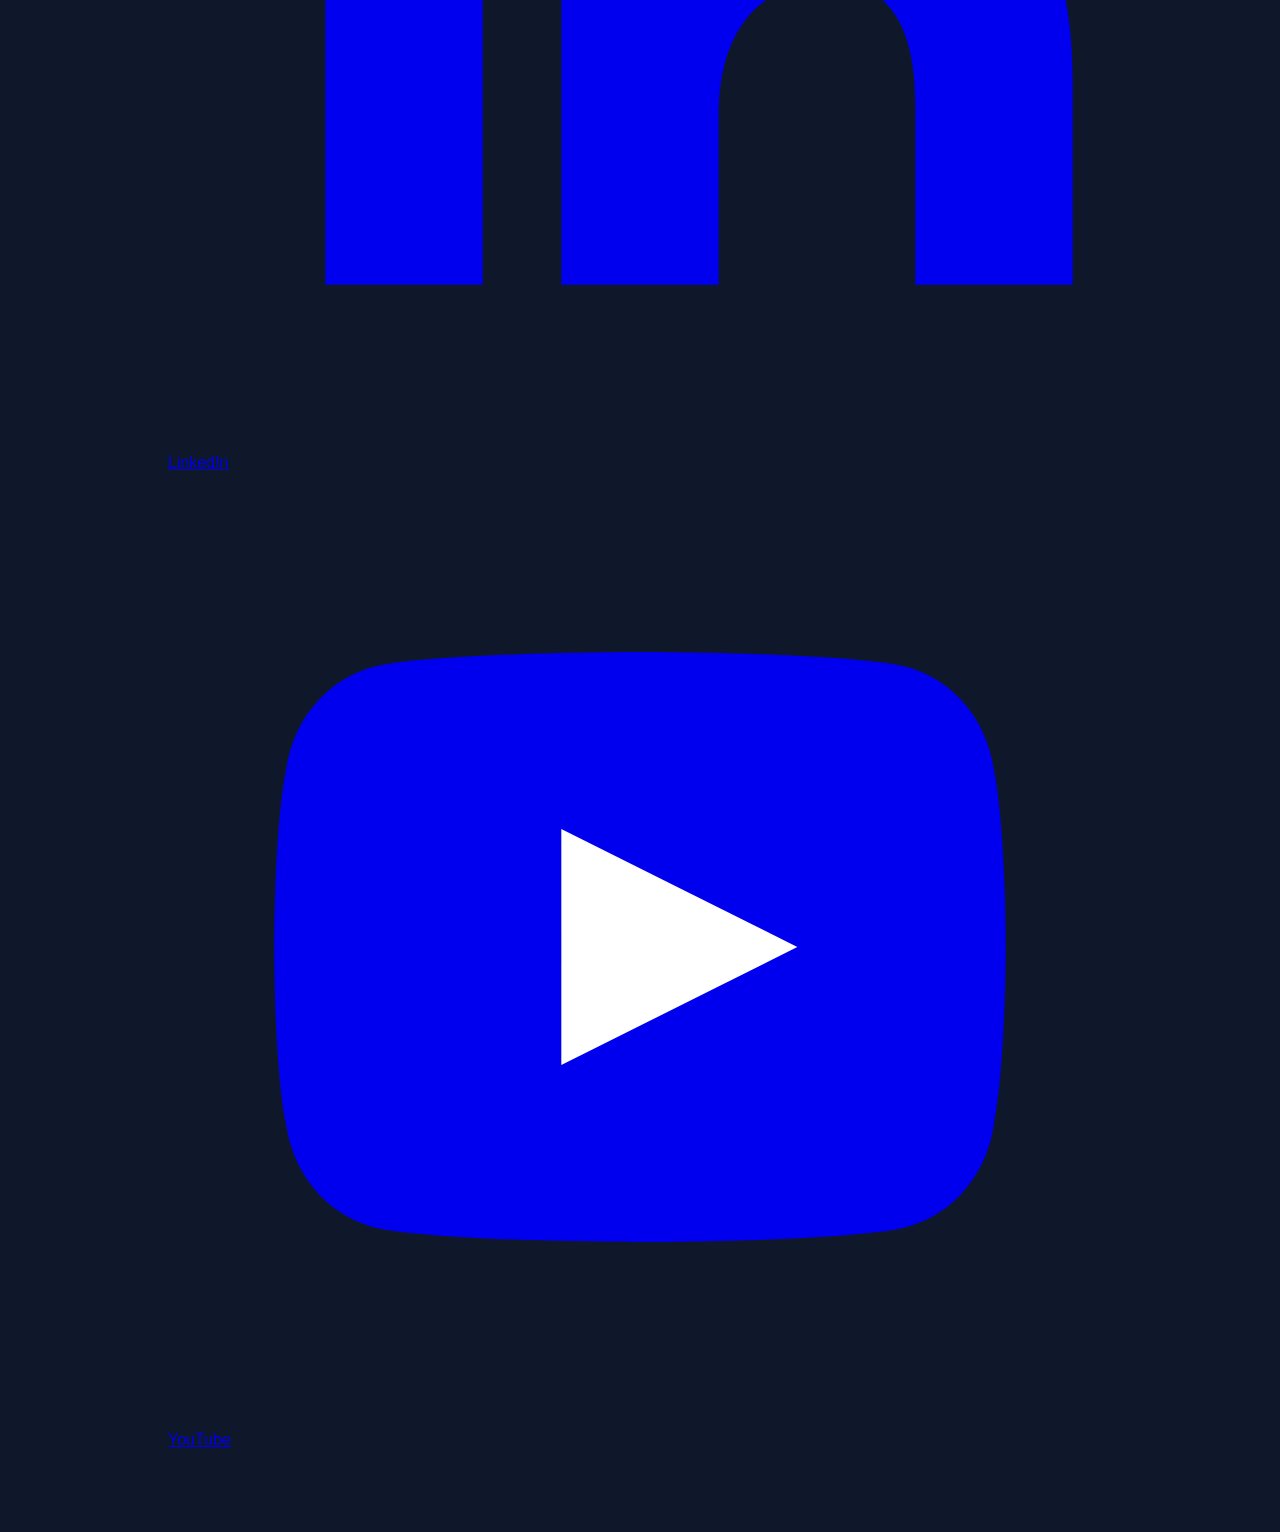
==== commit 14f0ac14: "Practica03: Mi Primera página web add:Se agrego la foto de perfil" ====
--- a/Practica03/MiPerfil.html
+++ b/Practica03/MiPerfil.html
@@ -6,7 +6,7 @@
     <meta name="description" content="Mi perfil de estudiante">
     <title>Alma Ariadne Maldonado Eslava @T.S.U. en Desarrollo de Sotware Multiplataforma </title>
     <link id="mi-favicon" rel="icon" href="/Practica03/assets/images/perfil.png" type="image/png"> 
-    <link id="mi-favicon" rel="icon" href="assets/images/perfil.png" type="image/png">
+    <link id="mi-favicon" rel="icon" href="/Practica03/assets/images/icon.png" type="image/png">
     <link rel="stylesheet" href="css/styles.css">
 
 </head>
@@ -29,7 +29,7 @@
     <div class="glass hero-card">
         <div class="hero-header">
             <!-- Etiqueta img corregida y clase ajustada a .perfil -->
-            <img src="assets/images/perfil.png" alt="Foto de perfil" class="perfil">
+            <img src="/Practica03/assets/images/perfil.jpeg" alt="Foto de perfil" class="perfil">
             <h1>Hola, soy Ariadne! 👍</h1>
         </div>
 
--- a/Practica03/css/styles.css
+++ b/Practica03/css/styles.css
@@ -142,7 +142,7 @@
     background: rgba(0, 0, 0, 0.38);
 }
 /*CONTENIDO SOBRE EL FONDO*/
-.PARALLAX > * {
+.parallax > * {
     position: relative;
     z-index: 2;
 }
@@ -167,16 +167,20 @@
 }
 
 .profile-img {
-    width: clamp(140px, 20vmin, 300px);
-    height:  clamp(140px, 20vmin, 300px);
-
+    width: 170px;
+    height: 170px;
     object-fit: cover;
     border-radius: 50%;
-
     display: block;
-
-    box-shadow: 0 10px 30px rgba(255, 255, 255,0.4);
-
+    box-shadow: 0 10px 30px rgba(255, 255, 255, 0.4);
+}
+
+.perfil {
+    width: 170px;
+    height: 170px;
+    object-fit: cover;
+    border-radius: 50%;
+    box-shadow: 0 0 30px rgba(255, 255, 255, 0.55);
 }
 
 .glass{
@@ -189,18 +193,19 @@
     1px solid
     rgba(255, 255, 255, 0.25);
     border-radius: 
-    24%;
+    18%;
     box-shadow: 
     0 25px 50px
     rgba(0, 0, 0, 0.25);
-    border-radius: 24px;
-}
-
-.hero-card{
-    max-width: 700px;
+}
+
+.hero-card {
+    width: min(90%, 750px);
+    max-width: 750px;
     padding: 45px;
     text-align: center;
 }
+
 .hero-header {
     display: flex;
     align-items: center;
@@ -209,19 +214,21 @@
     margin-bottom: 15px;
 }
 
-/* Ajustes a la imagen dentro del contenedor */
 .hero-header .perfil {
     margin: 0;
     flex-shrink: 0;
 }
-.hero-card h1{
+
+.hero-card h1 {
     font-size: 2.5rem;
-    margin-bottom: 8px;
+    margin: 0;
     text-align: left;
-}
-
-.hero-card p{
+    white-space: nowrap;
+}
+
+.hero-card p {
     font-size: 1.2rem;
+    margin: 15px 0;
 }
 
 blockquote{
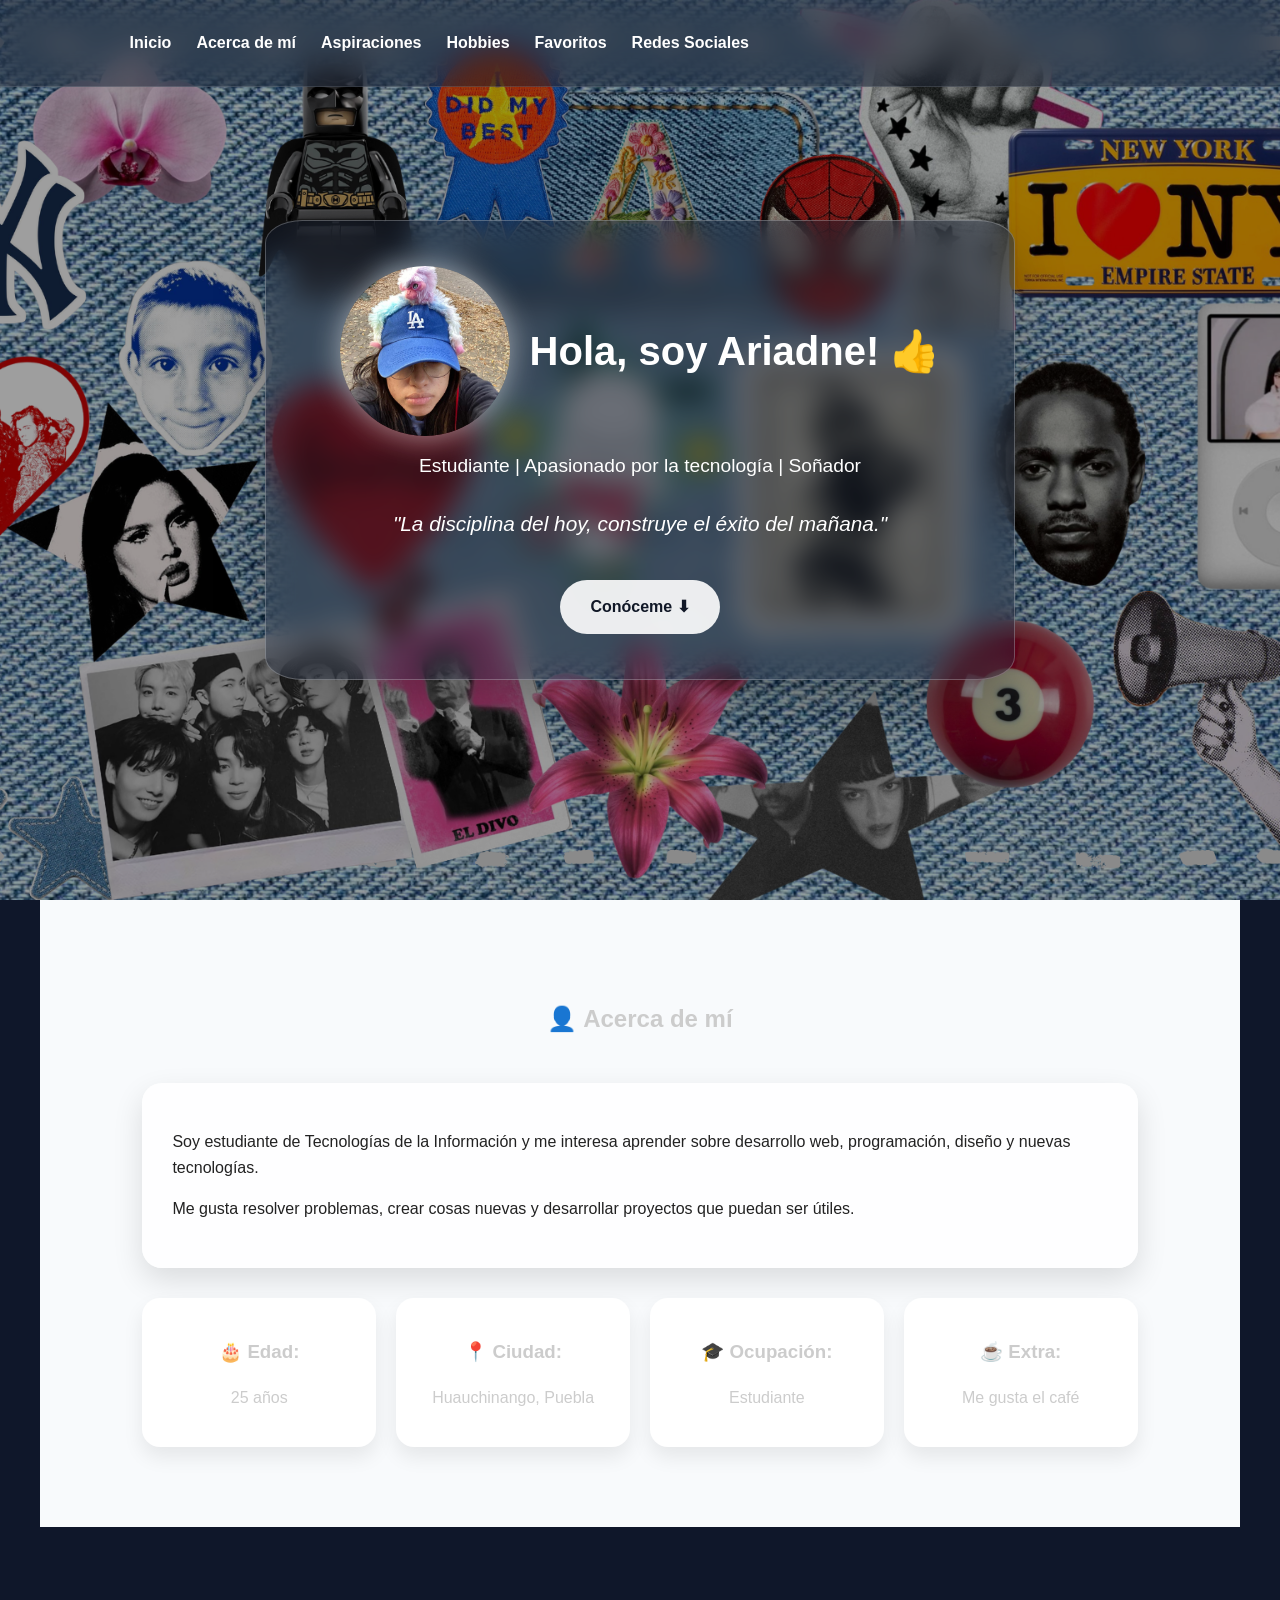
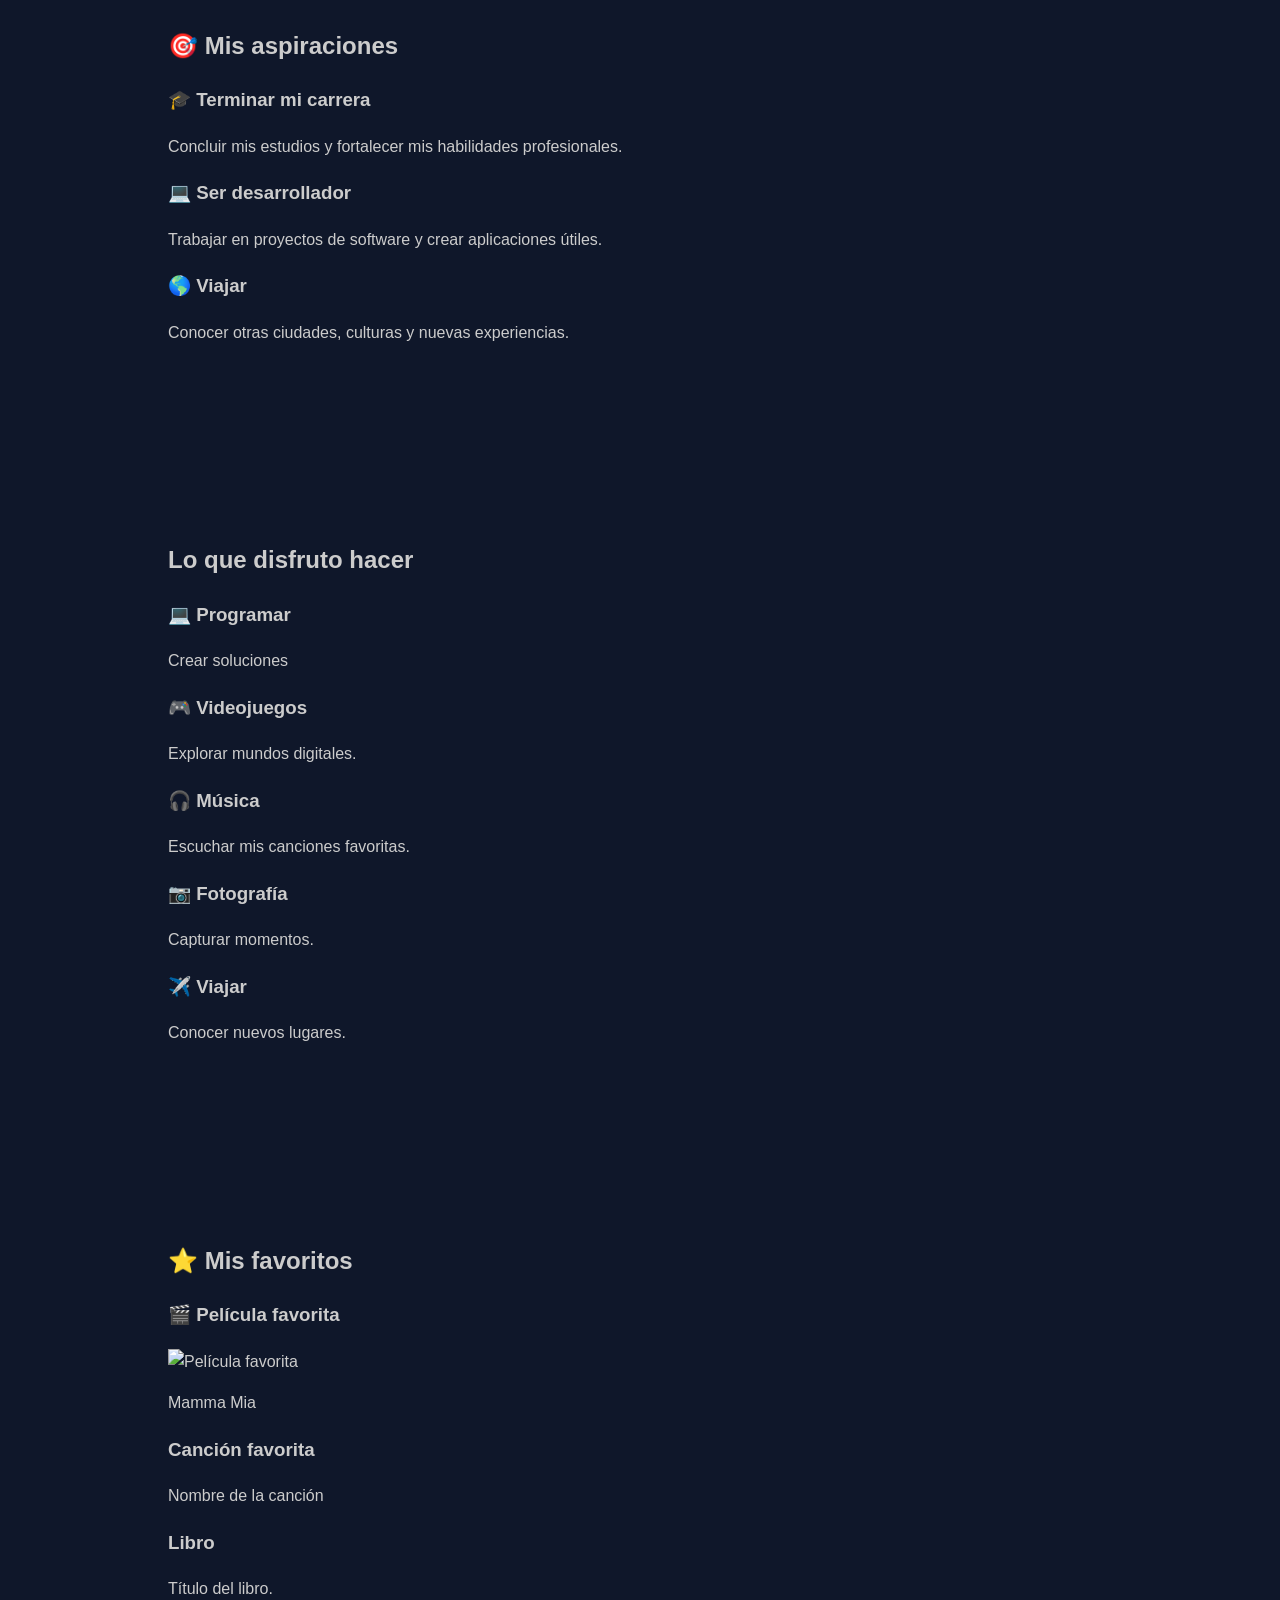
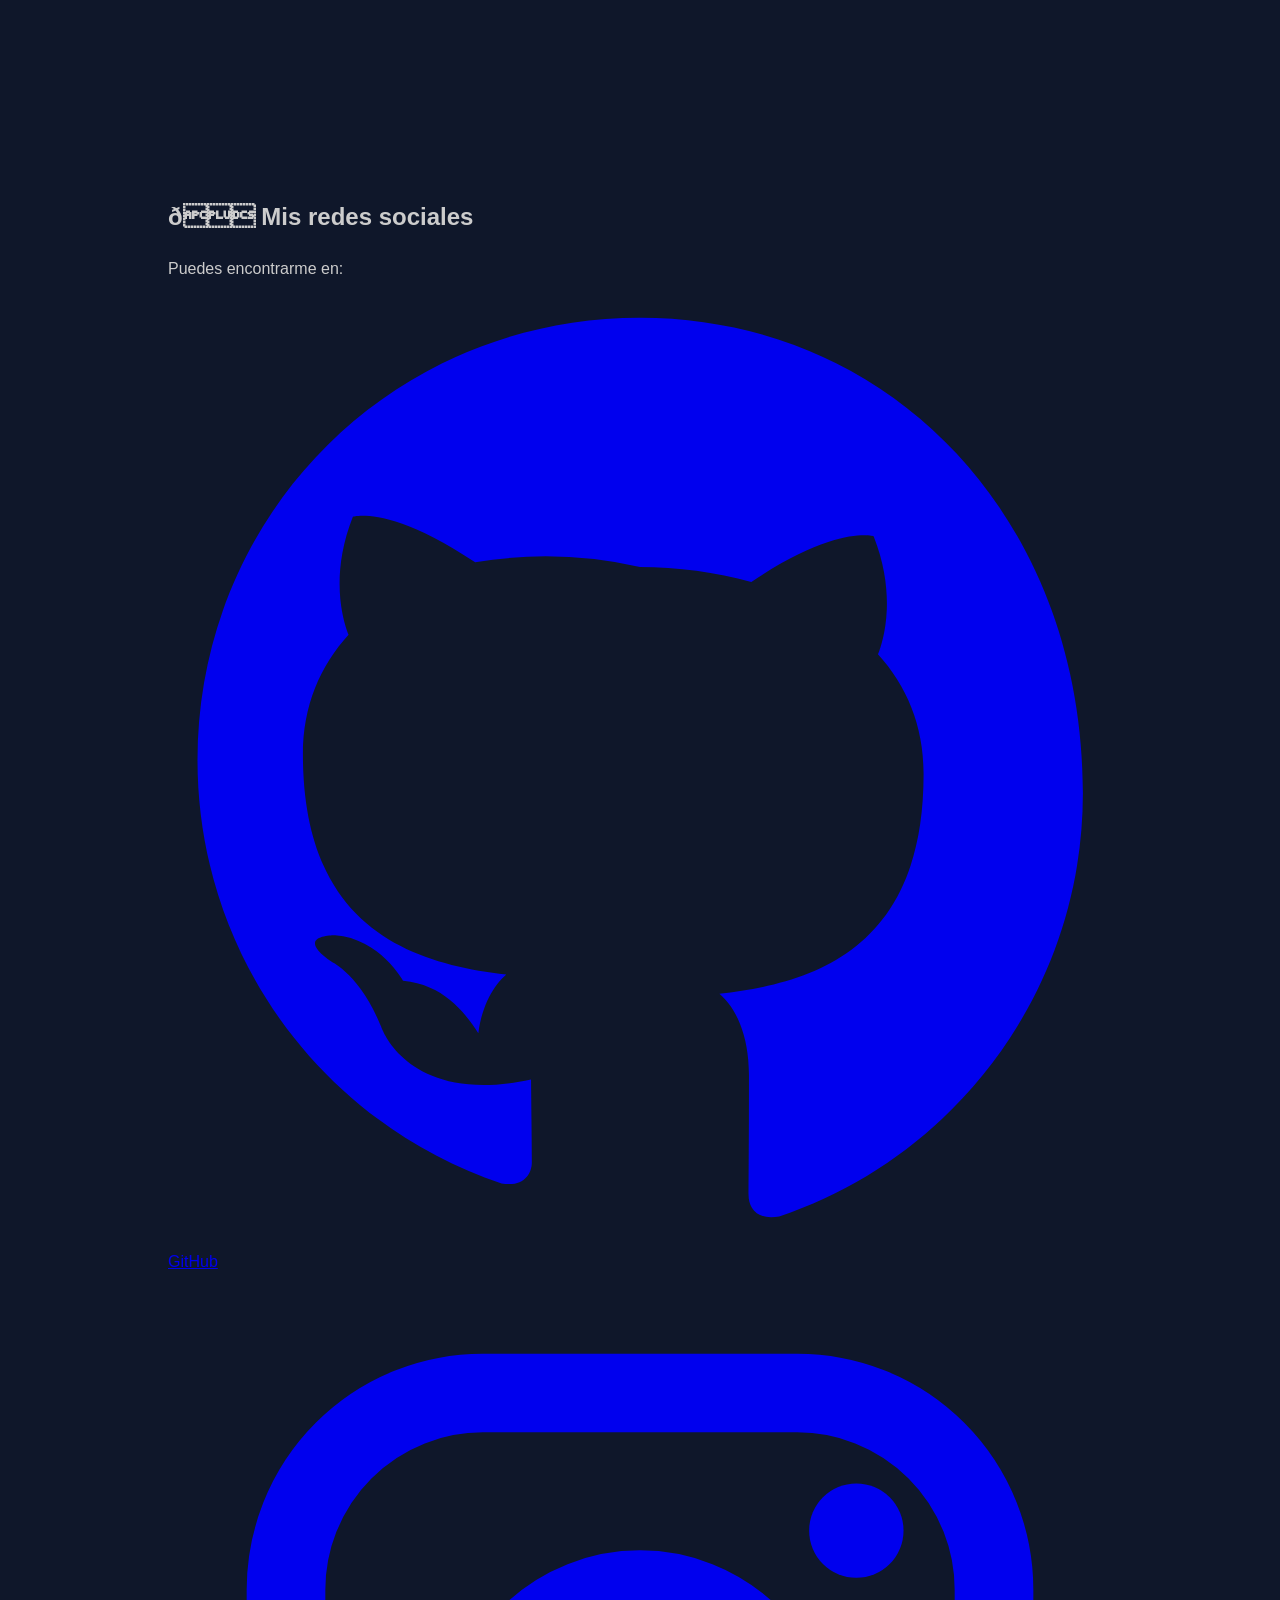
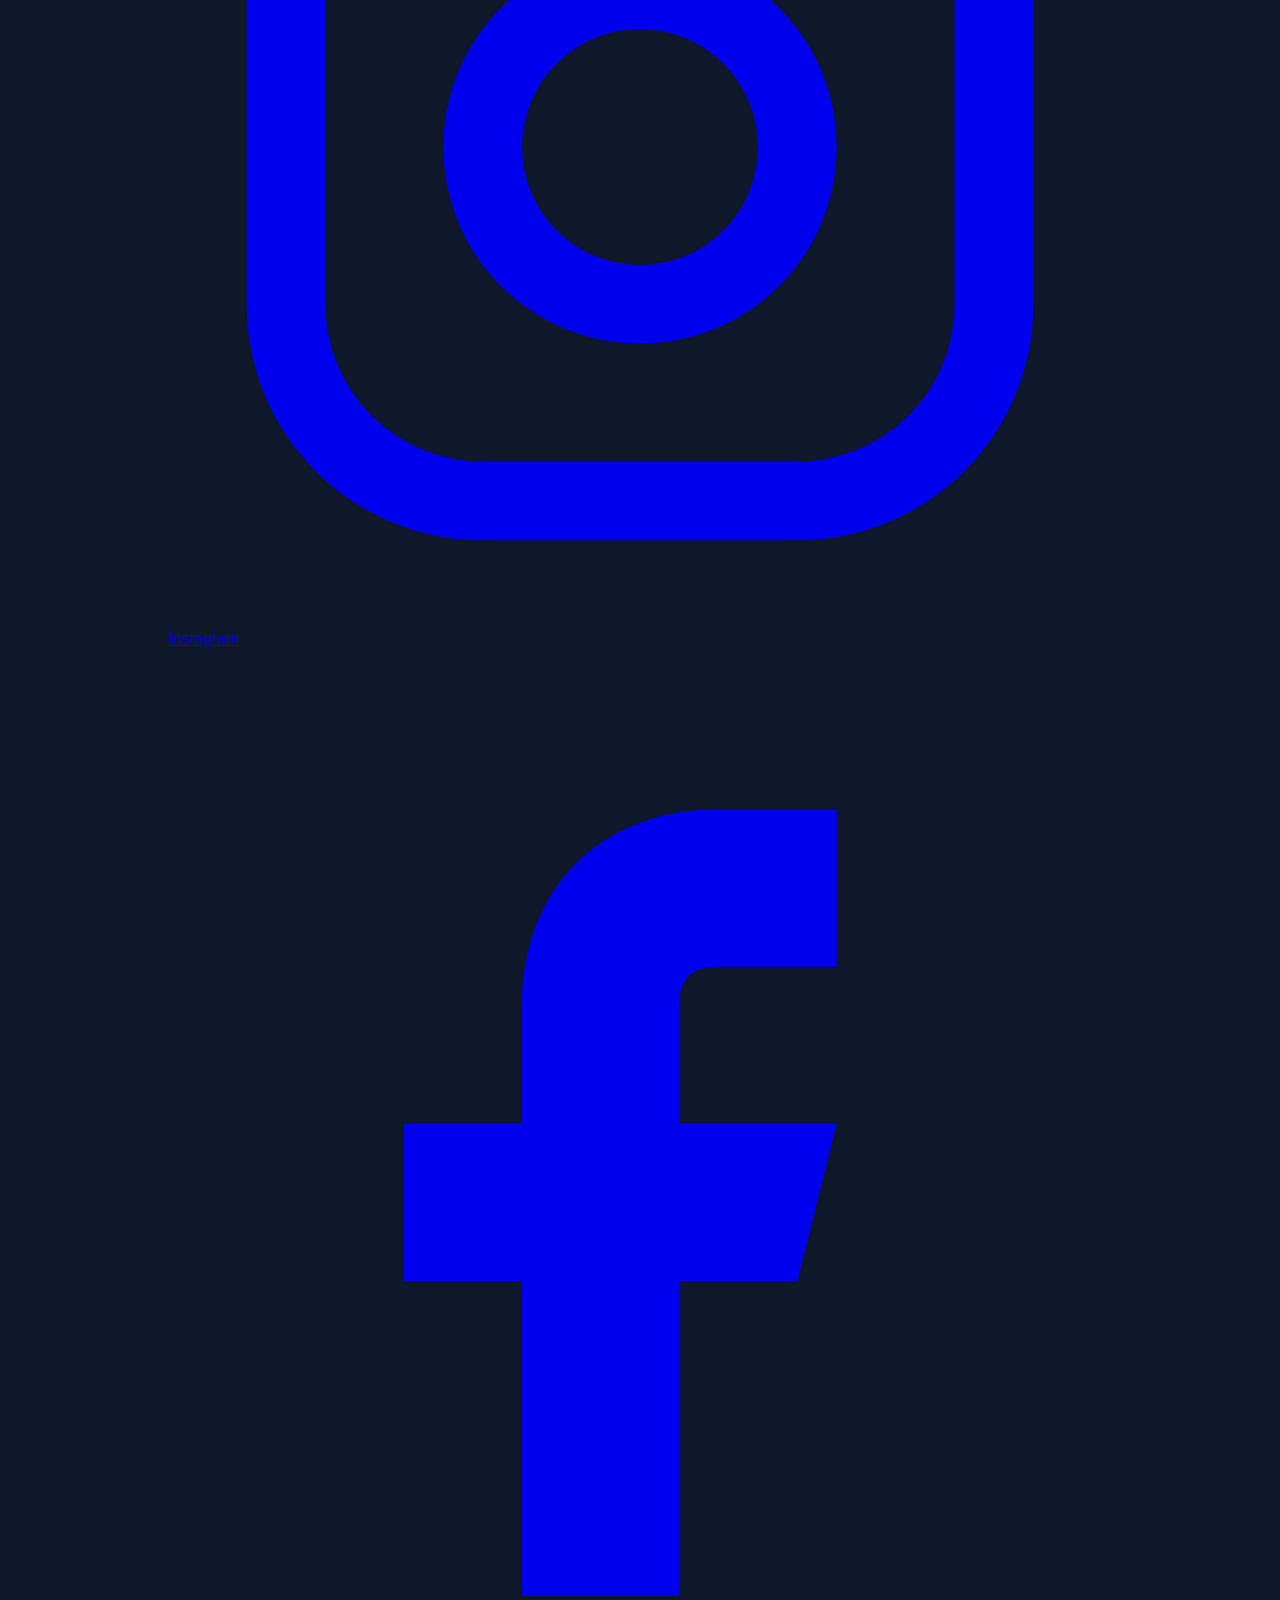
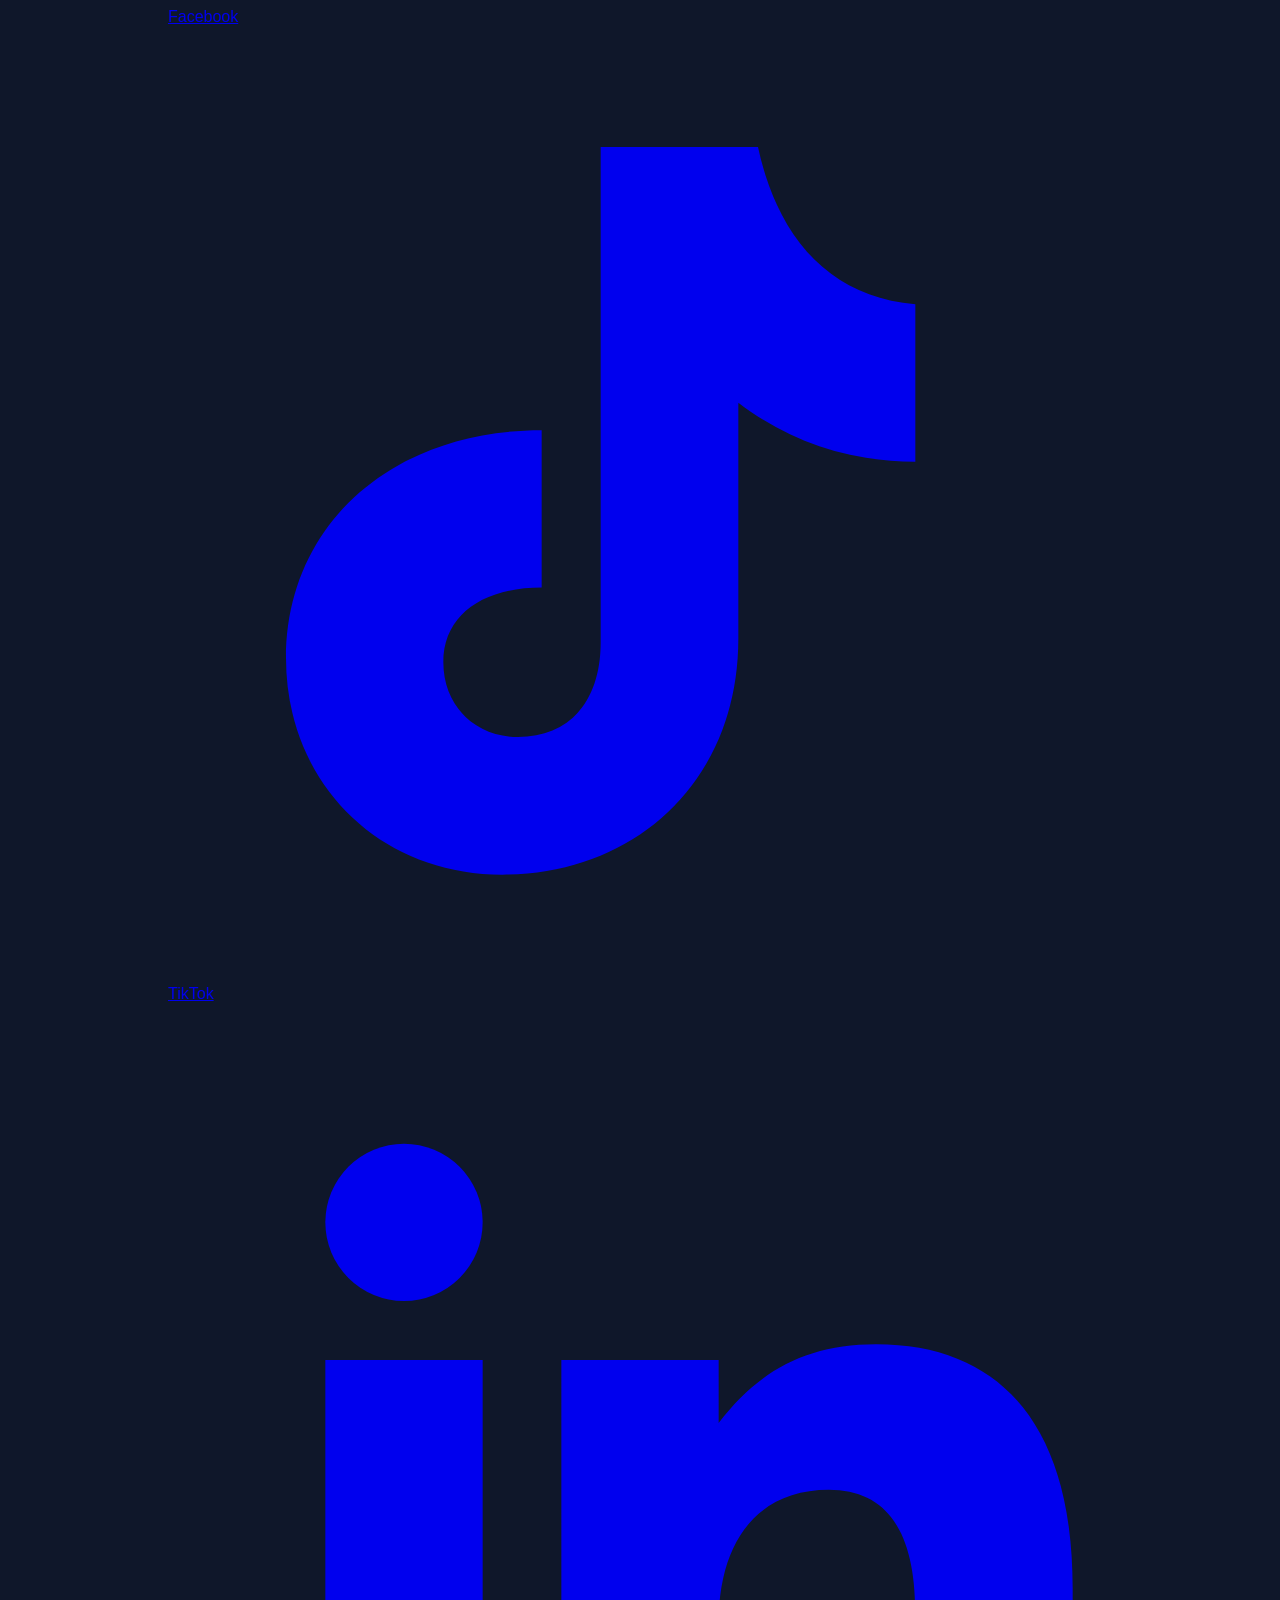
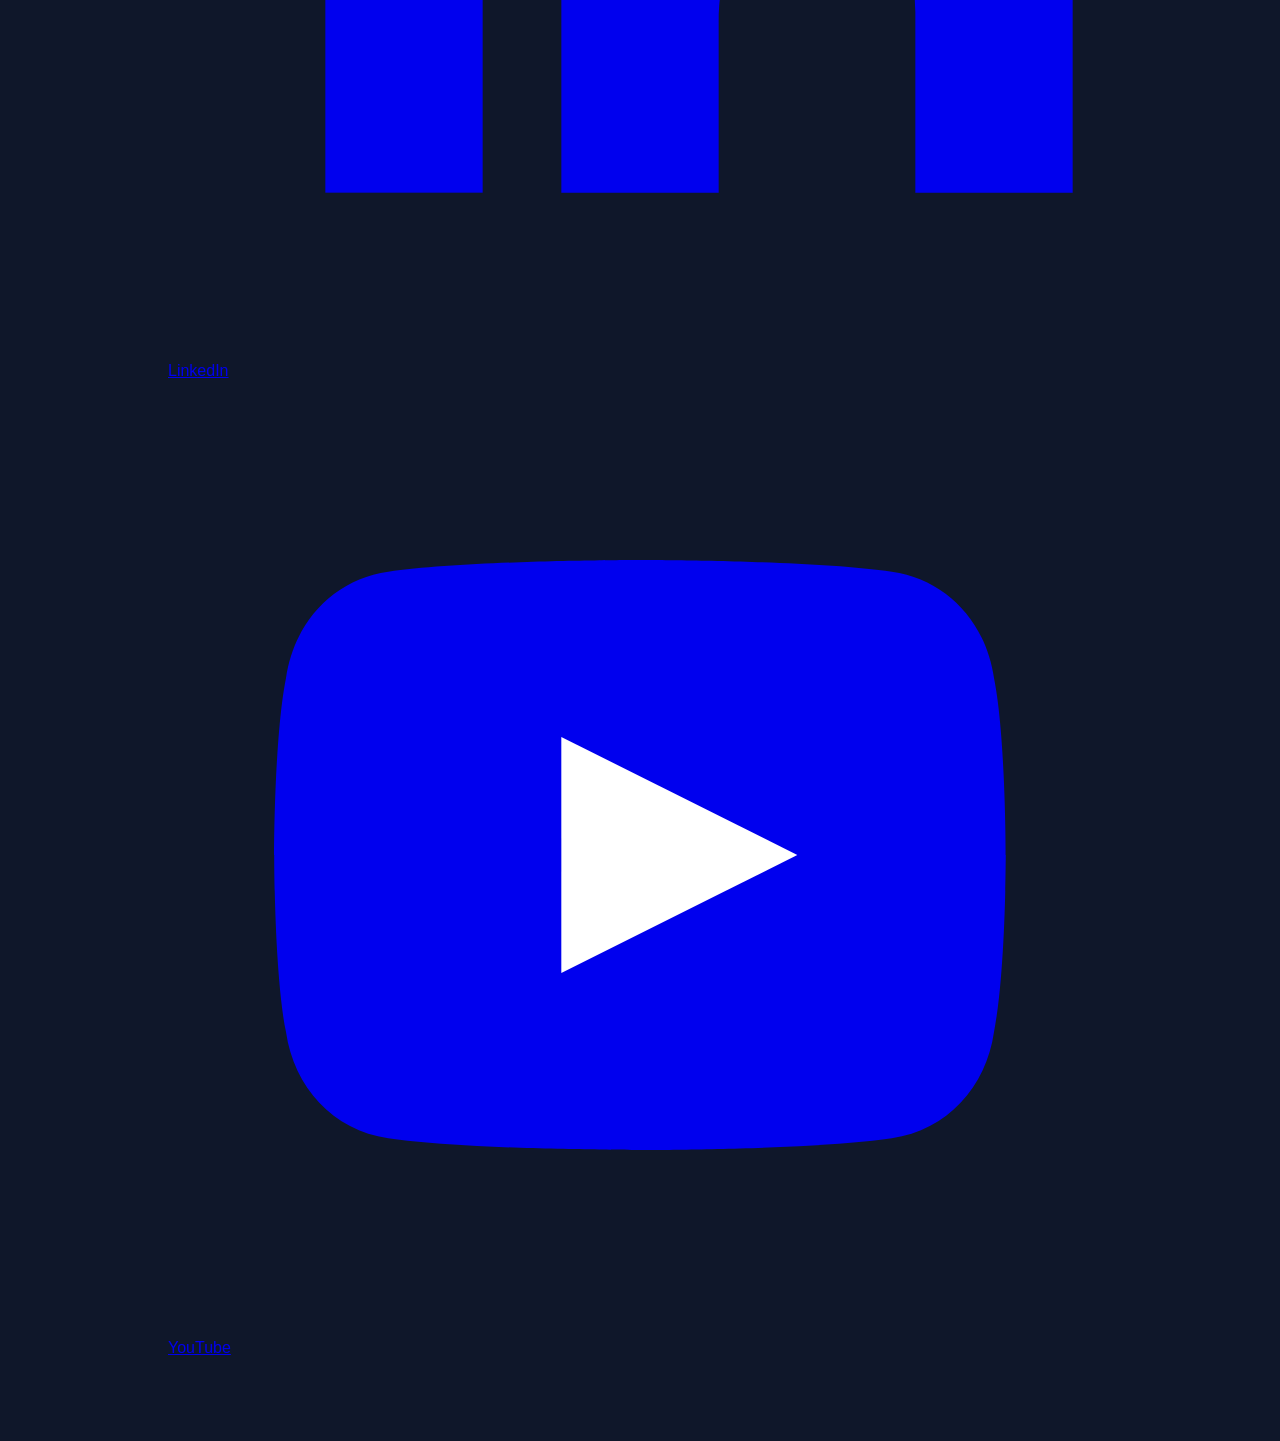
==== commit 76c08932: "Practica03: Mi primera pagina web add:Estilizacion de la seccion acerca de mi, organizando en tarjet" ====
--- a/Practica03/MiPerfil.html
+++ b/Practica03/MiPerfil.html
@@ -42,10 +42,10 @@
 </header>
 
      <!-- Acerca de mí -->
-      <section id="acerca-de-mi">
+      <section class="seccion solido-1">
         <h2> 👤 Acerca de mí </h2>
-        <div> <!-- Etiqueta de estructura que agrupa elementos -->
-            <div>
+        <div class="contenedor"> <!-- Etiqueta de estructura que agrupa elementos -->
+            <div class="card">
                 <p>
                     Soy estudiante de Tecnologías de la Información y me interesa aprender sobre desarrollo web, 
                     programación, diseño y nuevas tecnologías.
@@ -56,7 +56,7 @@
                 </p>
             </div>
 
-            <div>
+            <div class="datos">
 
                 <article>
                     <h3>🎂 Edad: </h3>
@@ -65,7 +65,7 @@
 
                 <article>
                     <h3>📍 Ciudad: </h3>
-                    <p>Las Colonias de Hidalgo, Huauchinango, Puebla</p>
+                    <p>Huauchinango, Puebla</p>
                 </article>
 
                 <article>
--- a/Practica03/css/styles.css
+++ b/Practica03/css/styles.css
@@ -193,7 +193,7 @@
     1px solid
     rgba(255, 255, 255, 0.25);
     border-radius: 
-    18%;
+    5%;
     box-shadow: 
     0 25px 50px
     rgba(0, 0, 0, 0.25);
@@ -236,6 +236,10 @@
     max-width: 500px;
     font-size: 1.3rem;
     font-style: italic;
+}
+
+.hero-content{
+flex: 1;
 }
 
 /*==============================*/
@@ -262,4 +266,70 @@
     rgba(0, 0, 0, 0.25);
     background-color: #6e9bee;
     color: white;
+}
+
+.seccion{
+    min-height: 40vh;
+    padding: 80px 8%;
+}
+.seccion h2{
+    text-align: center;
+    font-size: 2.4 rem;
+    margin-bottom: 45px;
+}
+
+/*CONTENEDORES*/
+.contenedor{
+    max-width: 1100px;
+    margin: auto;
+}
+
+/*colores solidos alternados*/
+.solido-1{
+    background: #f8fafc;
+}
+.solido-2{
+    background: #111827;
+    color: white;
+}
+.solido-3{
+    background: #e0f2fe;
+}
+
+.solido-4{
+    background: #1e293b;
+    color: white;
+}
+.redes{
+    background: #f1f5f9;
+}
+
+.card{
+    background: rgba(255, 255,255, 0.88);
+    color: #222;
+    padding: 30px;
+    border-radius: 20px;
+    box-shadow: 0 12px 30px rgba(0,0, 0,0.12) ;
+    transition: 0.3s;
+}
+
+.card:hover{
+    transform: translateY(-8px);
+    box-shadow: 0 20px 40px rgba(30, 41, 59, 0.80);
+
+}
+
+.datos{
+    margin-top: 30px;
+    display: grid;
+    grid-template-columns: repeat(4, 1fr);
+    gap: 20px;   
+}
+
+.datos article{
+    padding: 20px;
+    text-align: center;
+    background: white;
+    border-radius: 18px;
+    box-shadow: 0 10px 20px rgba(0, 0, 0, 0.08);
 }
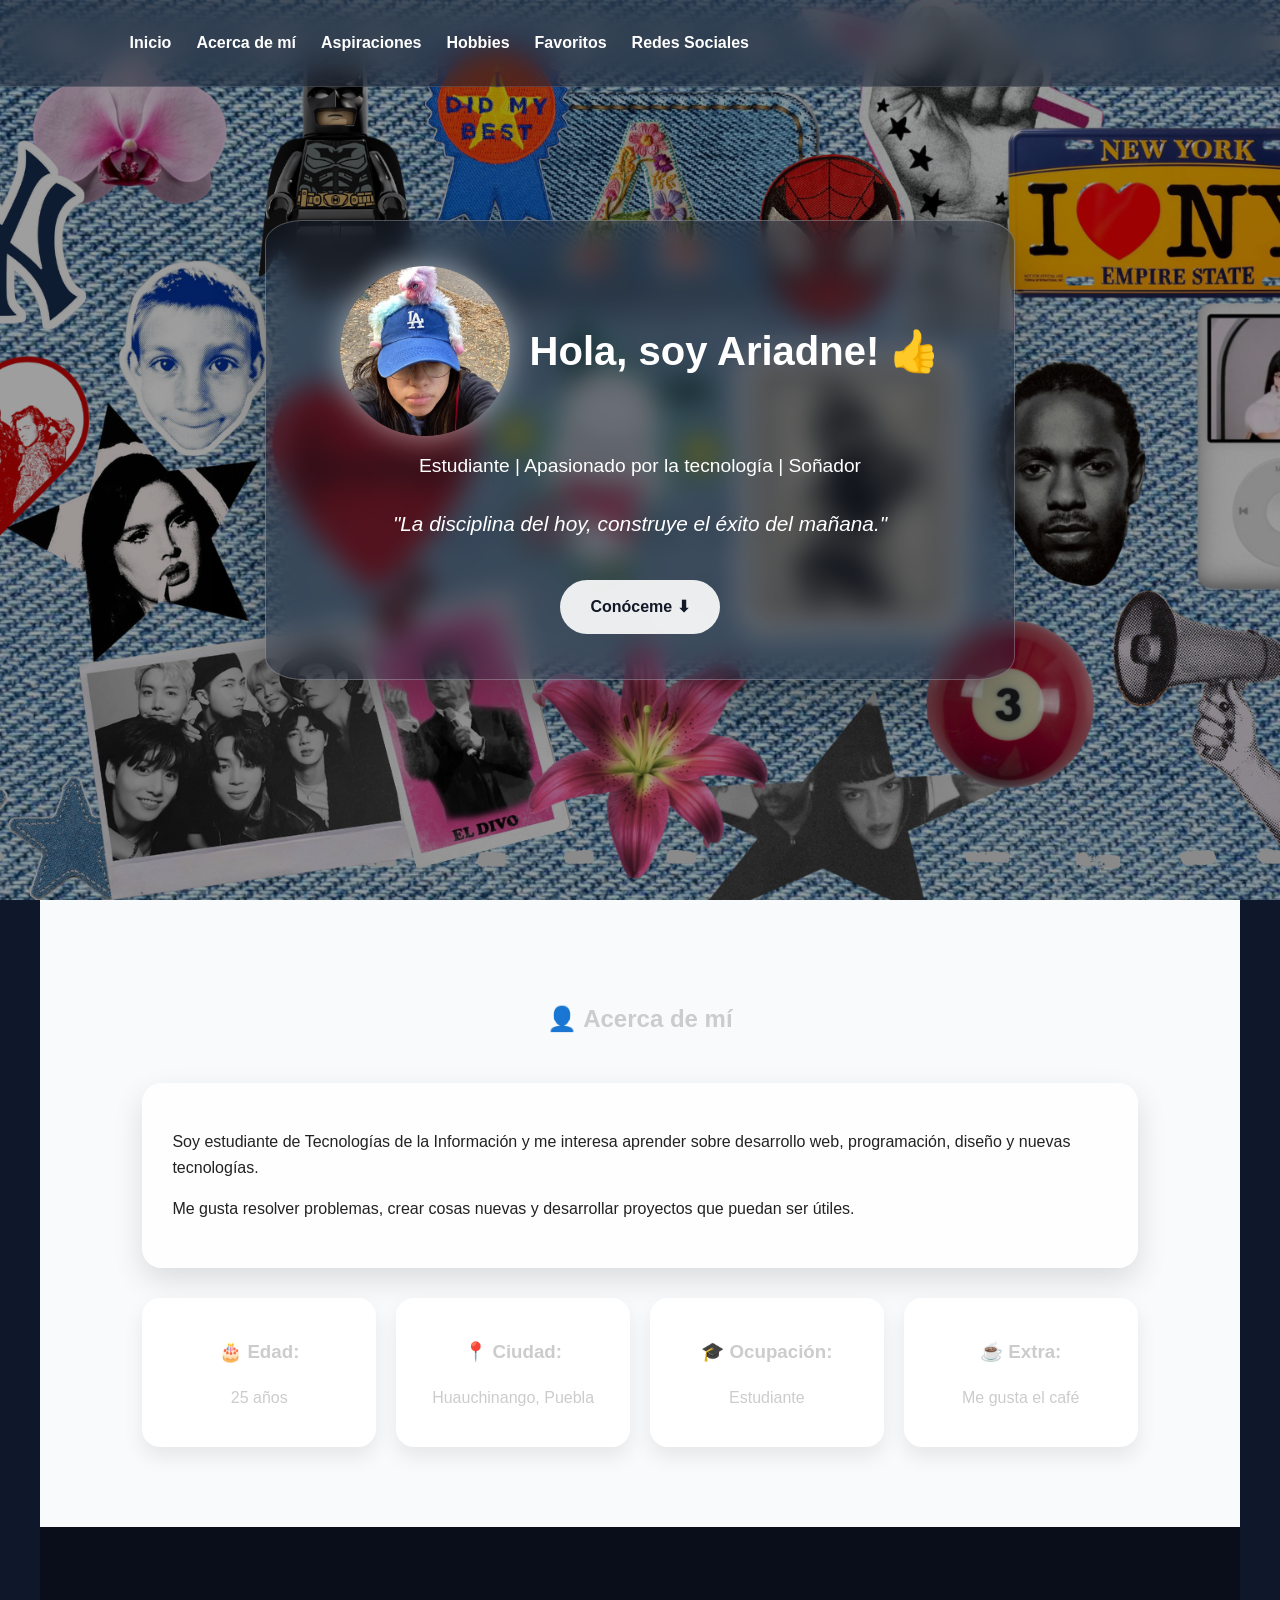
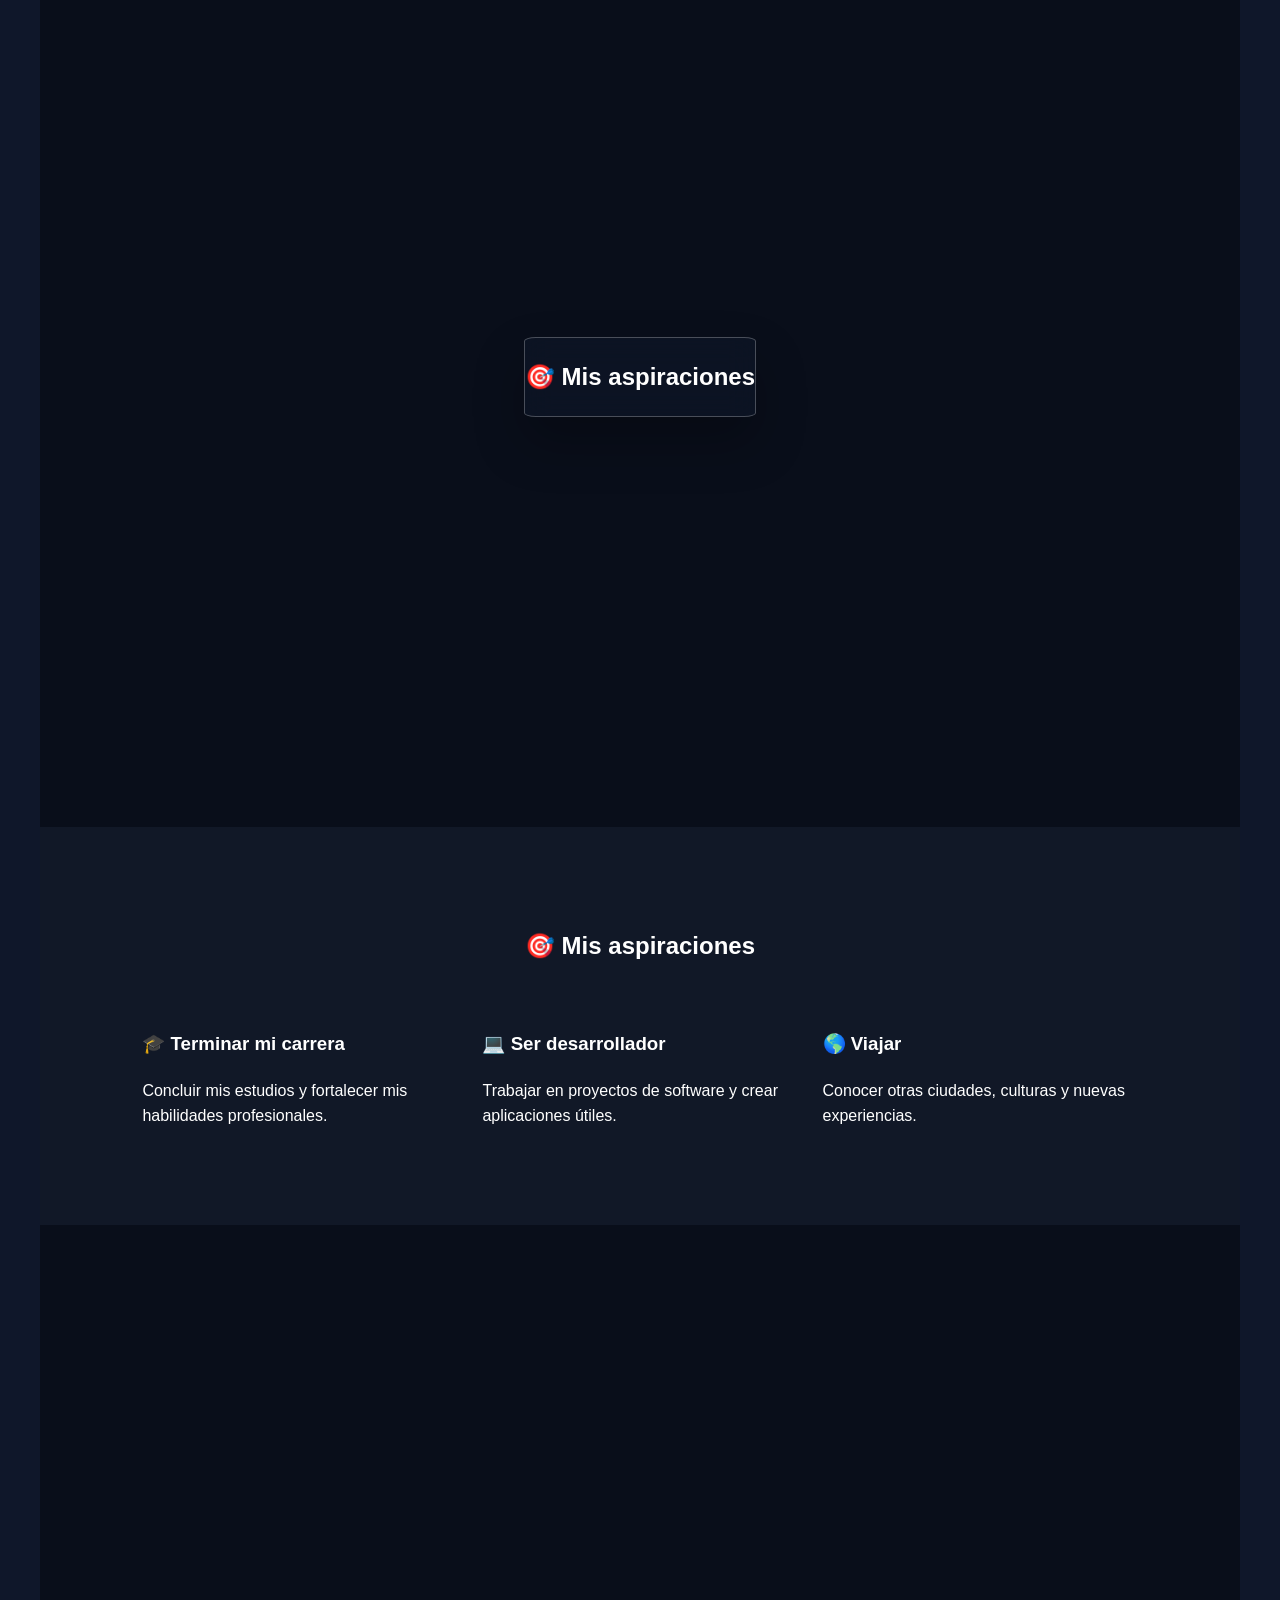
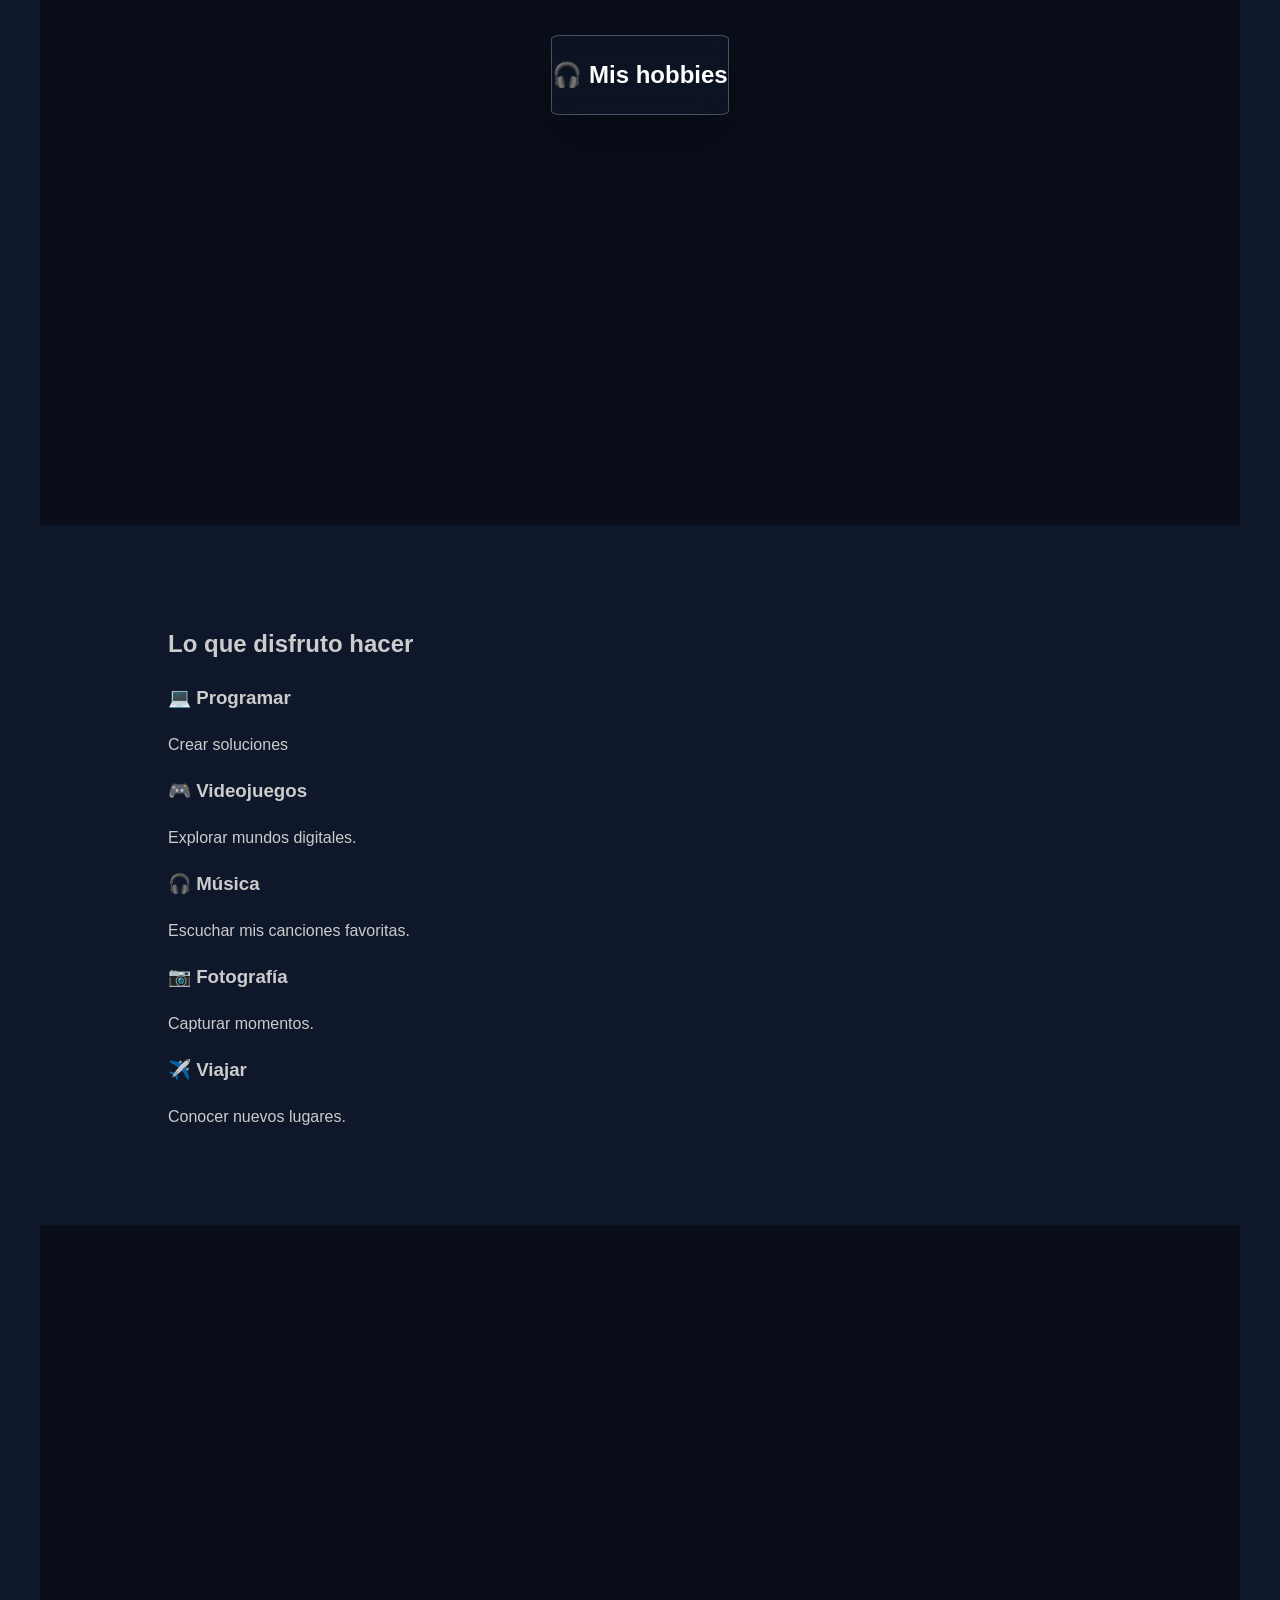
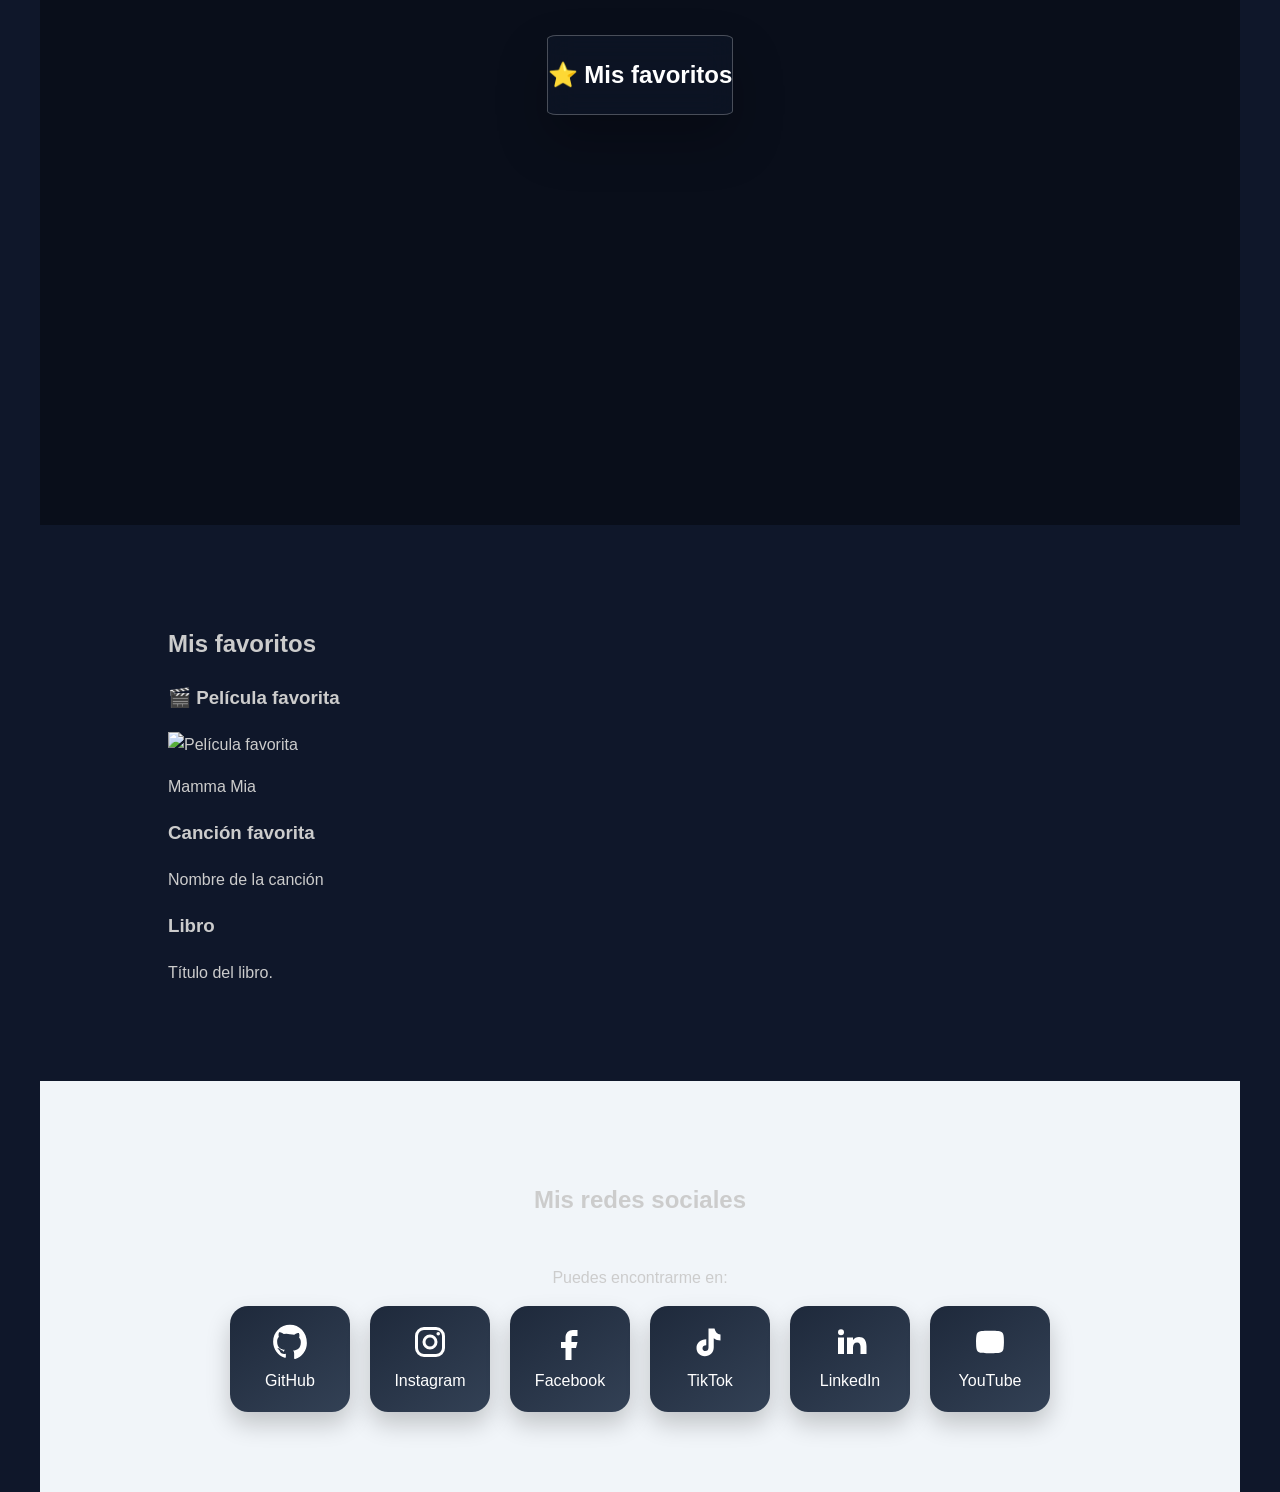
==== commit dc70aa7b: "Practica03: Mi primera pagina web add: se agregaron los parallax faltantes y se estilizo la parte de" ====
--- a/Practica03/MiPerfil.html
+++ b/Practica03/MiPerfil.html
@@ -81,14 +81,21 @@
         </div>
       </section>
 
+        <section class="parallax parallax-2">
+
+            <div class="glass fase">
+                <h2> 🎯 Mis aspiraciones</h2>
+             </div>
+      </section>
+
        <!-- ==================== -->
        <!-- ASPIRACIONES -->
        <!-- ==================== -->
 
-        <section id="aspiraciones">
+        <section id="aspiraciones" class="seccion solido-2">
             <h2>🎯 Mis aspiraciones</h2>
 
-            <div>
+            <div class="grid">
                 <article>
                     <h3>🎓 Terminar mi carrera</h3>
                     <p>
@@ -110,6 +117,14 @@
             </div>
         </section>
 
+        
+        <section class="parallax parallax-3">
+
+            <div class="glass frase">
+                <h2> 🎧 Mis hobbies</h2>
+             </div>
+      </section>
+
        <!-- ==================== -->
        <!-- HOBBIES -->
        <!-- ==================== -->
@@ -144,12 +159,20 @@
        </div>
        </section>
 
+        <section class="parallax parallax-4">
+
+            <div class="glass frase">
+                <h2>⭐ Mis favoritos</h2>
+             </div>
+      </section>
+
+
        <!-- ==================== -->
        <!-- FAVORITOS -->
        <!-- ==================== -->
 
        <section id="favoritos">
-        <h2>⭐ Mis favoritos</h2>
+        <h2> Mis favoritos</h2>
         <div>
             <article>
                 <h3>🎬 Película favorita</h3>
@@ -173,16 +196,16 @@
     <!-- REDES SOCIALES -->
     <!-- ============================= -->
 
-    <section id="redes"
+    <section id="redes" class="seccion redes"
              >
 
-        <h2>ð Mis redes sociales</h2>
+        <h2>Mis redes sociales</h2>
 
         <p>
             Puedes encontrarme en:
         </p>
 
-        <div >
+        <div class="redes-sociales" >
 
             <a href="https://github.com/"
                target="_blank"
--- a/Practica03/css/styles.css
+++ b/Practica03/css/styles.css
@@ -267,6 +267,14 @@
     background-color: #6e9bee;
     color: white;
 }
+.card img{
+    width: 100%;
+    max-height: 280px;
+    object-fit: cover;
+    border-radius: 15px;
+}
+
+/*SECCIONES*/
 
 .seccion{
     min-height: 40vh;
@@ -332,4 +340,64 @@
     background: white;
     border-radius: 18px;
     box-shadow: 0 10px 20px rgba(0, 0, 0, 0.08);
+}
+/*================
+GRID
+=================*/
+.grid{
+    display: grid;
+    grid-template-columns: repeat(3, 1fr);
+    gap: 25px;
+    max-width: 1200px;
+    margin: auto;
+}
+
+/* IMAGENES*/
+
+.card img{
+    width: 100%;
+    max-height: 280px;
+    object-fit: cover;
+    border-radius: 15px;
+}
+
+/*REDES SOCIALES*/
+.redes{
+    text-align: center;
+}
+
+.redes-sociales{
+    display: flex;
+    justify-content: center;
+    flex-wrap: wrap;
+    gap: 20px;
+}
+
+.redes-sociales a {
+    display: flex;
+    flex-direction: column;
+    align-items: center;
+    gap: 8px;
+    min-width: 120px;
+    padding: 18px;
+    color: white;
+    background: linear-gradient(145deg, #1e293b, #334155);
+    border-radius: 18px;
+    text-decoration: none;
+    box-shadow: 0 12px 25px rgba(0, 0, 0, 0.2);
+    transition: 0.3s;
+
+}
+
+.redes-sociales a:hover{
+    transform: translateY(-8px)scale(1.05);
+    background: 
+        linear-gradient(
+            145deg, #2563eb, #6e9bee
+        );
+}
+
+.redes-sociales svg{
+    width: 36px;
+
 }
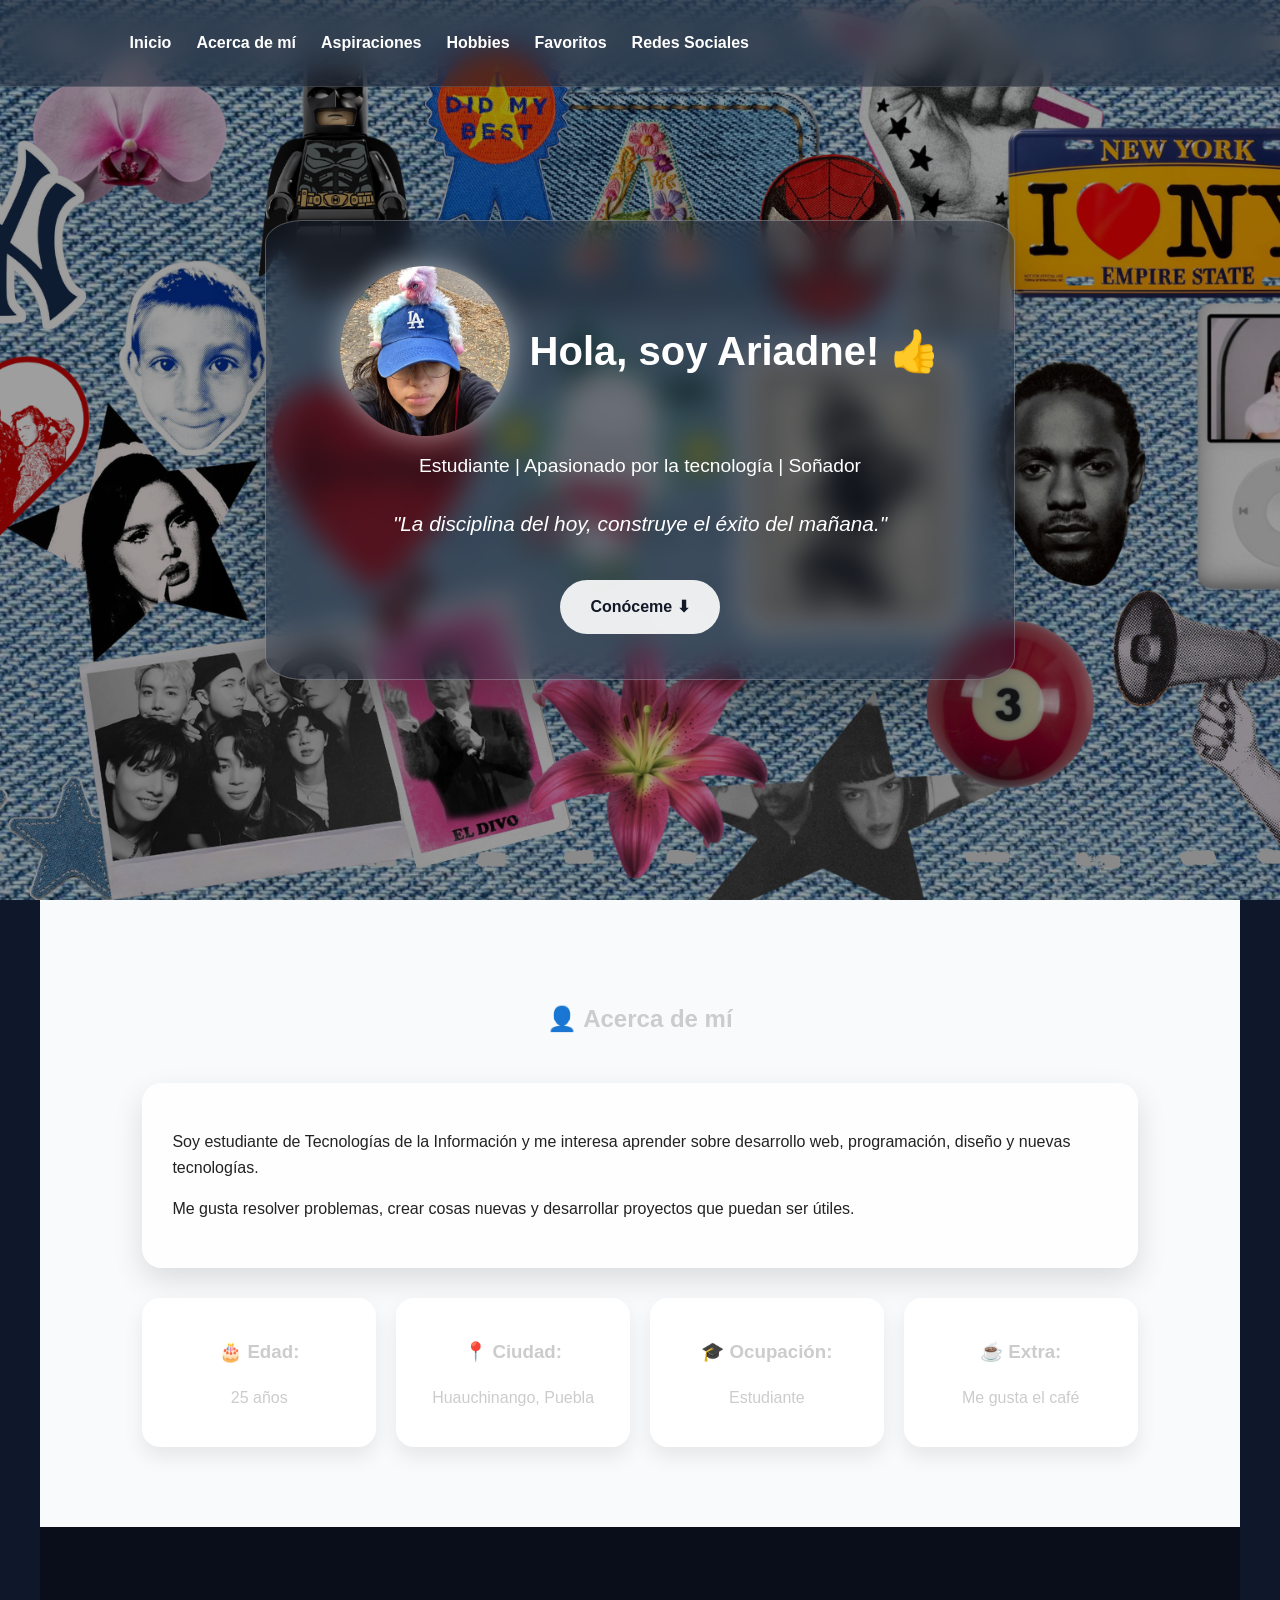
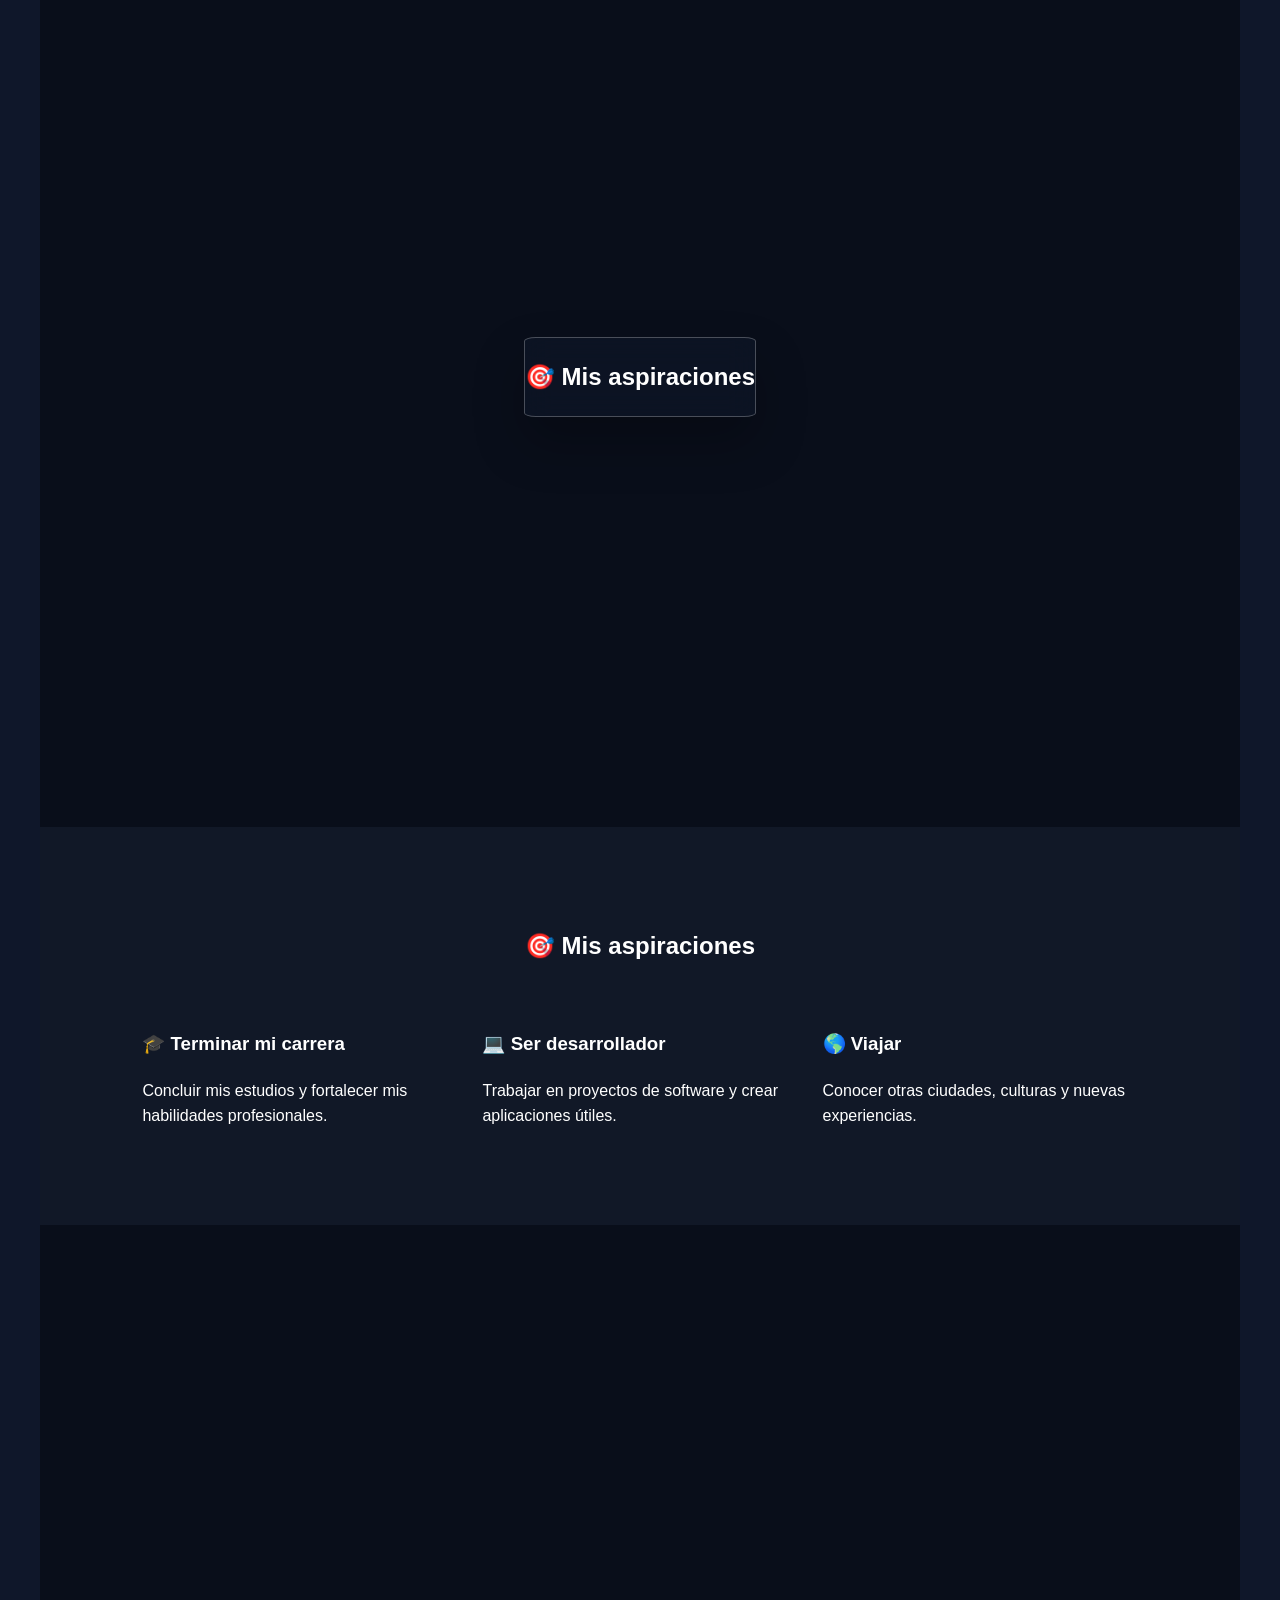
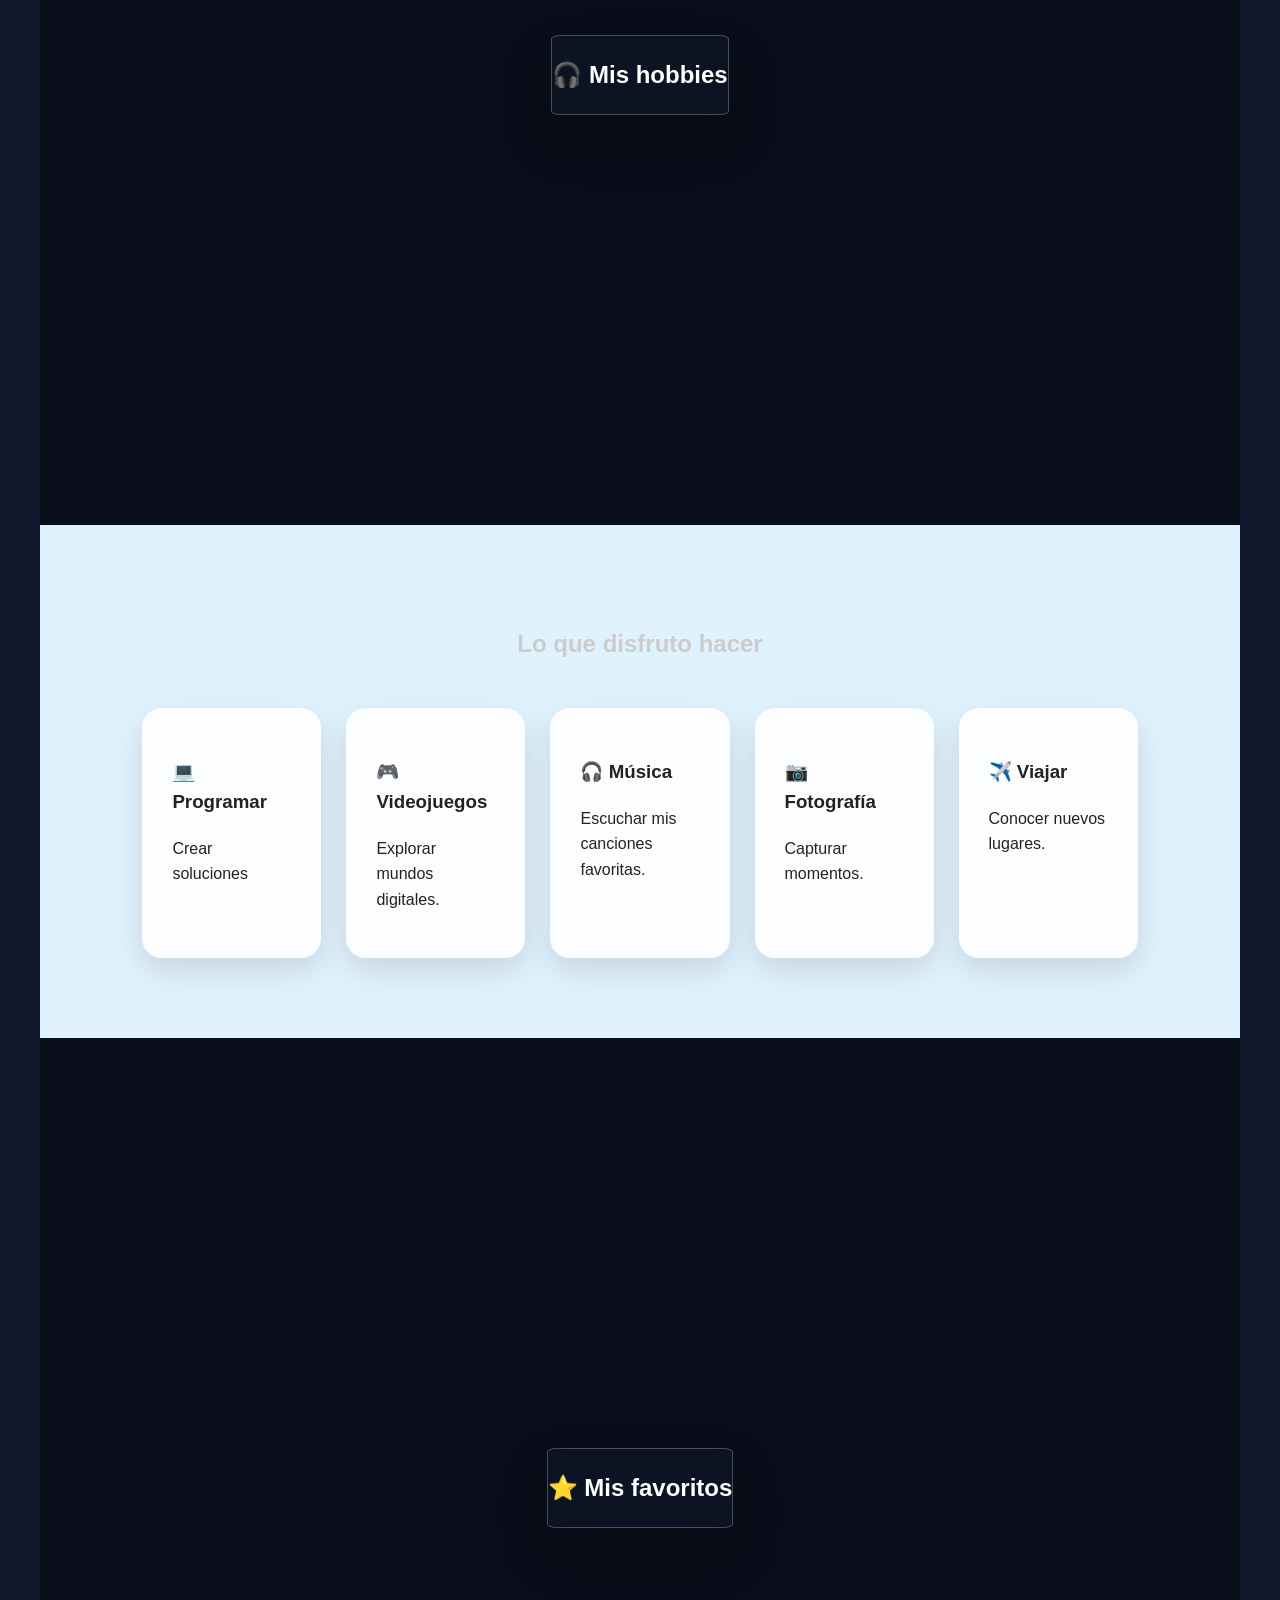
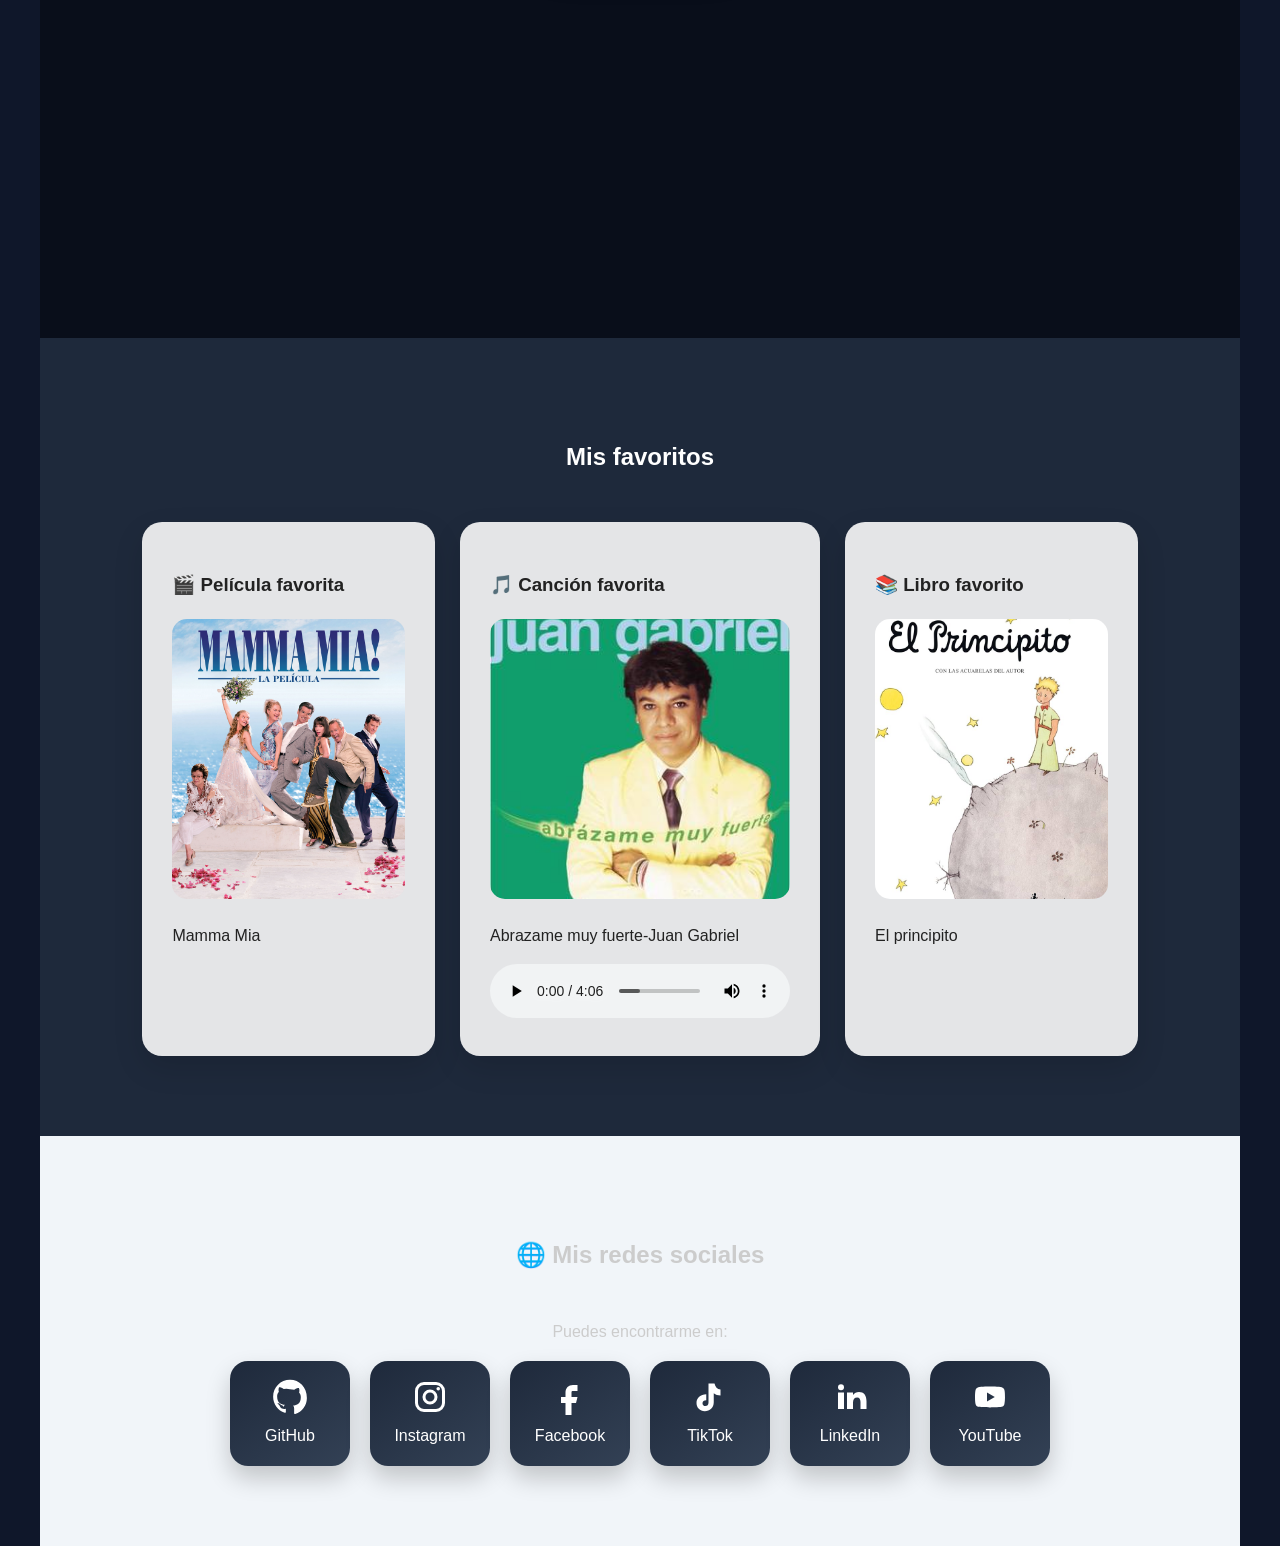
==== commit 1cff489b: "Practica03: Mi primera pagina web add: se agregaron las imagenes en la seccion mis favoritos al igua" ====
--- a/Practica03/MiPerfil.html
+++ b/Practica03/MiPerfil.html
@@ -129,30 +129,30 @@
        <!-- HOBBIES -->
        <!-- ==================== -->
 
-       <section id="hobbies">
+       <section id="hobbies" class="seccion solido-3">
        <h2>Lo que disfruto hacer</h2>
-       <div>
-        <article>
+       <div class="grid cinco">
+        <article class="card">
             <h3>💻 Programar</h3>
             <p>Crear soluciones</p>
         </article>
 
-        <article>
+        <article class="card">
             <h3>🎮 Videojuegos</h3>
             <p>Explorar mundos digitales.</p>
         </article>
 
-        <article>
+        <article class="card">
             <h3>🎧 Música</h3>
             <p>Escuchar mis canciones favoritas.</p>
         </article>
 
-        <article>
+        <article class="card">
             <h3>📷 Fotografía</h3>
             <p>Capturar momentos.</p>
         </article>
 
-        <article>
+        <article class="card">
             <h3>✈️ Viajar</h3>
             <p>Conocer nuevos lugares.</p>
         </article>
@@ -171,23 +171,30 @@
        <!-- FAVORITOS -->
        <!-- ==================== -->
 
-       <section id="favoritos">
+       <section id="favoritos" class="seccion solido-4">
         <h2> Mis favoritos</h2>
-        <div>
-            <article>
+        <div class="grid">
+            <article class="card">
                 <h3>🎬 Película favorita</h3>
-                <img src="assets/images/pelicula.jpg" alt="Película favorita">
+                <img src="/Practica03/assets/images/mammamia!.jpg" alt="Película favorita">
                 <p> Mamma Mia</p>
             </article>
 
-            <article>
-                <h3>Canción favorita</h3>
-                <p>Nombre de la canción</p>
+            <article class="card">
+                <h3>🎵 Canción favorita</h3>
+                <img src="/Practica03/assets/images/Abrzame_Muy_Fuerte_Cover.jpg" alt="Canción favorita">
+                <p>Abrazame muy fuerte-Juan Gabriel</p>
+                 <audio controls>
+                    <source src="/Practica03/assets/audio/Juan Gabriel - Abrázame Muy Fuerte.mp3"
+                            type="audio/mpeg">
+                </audio>
+
             </article>
 
-            <article>
-            <h3> Libro </h3>
-            <p>Título del libro.</p>
+            <article class="card">
+            <h3>📚 Libro favorito</h3>
+            <img src="/Practica03/assets/images/el principitof.jpg" alt="Libro favorito">
+            <p>El principito</p>
         </article>
         </div>
        </section>
@@ -199,7 +206,7 @@
     <section id="redes" class="seccion redes"
              >
 
-        <h2>Mis redes sociales</h2>
+        <h2>🌐 Mis redes sociales</h2>
 
         <p>
             Puedes encontrarme en:
@@ -306,65 +313,49 @@
 
             </a>
 
-            <a href="https://www.linkedin.com/"
-               target="_blank"
-               aria-label="LinkedIn">
-
-                <svg viewBox="0 0 24 24">
-
-                    <rect x="4"
-                          y="9"
-                          width="4"
-                          height="11"
-                          fill="currentColor"/>
-
-                    <circle cx="6"
-                            cy="5.5"
-                            r="2"
-                            fill="currentColor"/>
-
-                    <path fill="currentColor"
-                          d="M10 9h4v1.6
-                          c1-1.3 2.2-2 4-2
-                          3.2 0 5 2.1 5 6.2V20h-4v-4.6
-                          c0-2-.7-3.1-2.2-3.1
-                          -1.8 0-2.8 1.3-2.8 3.4V20h-4z"/>
-
-                </svg>
-
-                <span>LinkedIn</span>
-
-            </a>
-
-            <a href="https://www.youtube.com/"
-               target="_blank"
-               aria-label="YouTube">
-
-                <svg viewBox="0 0 24 24">
-
-                    <path fill="currentColor"
-                          d="M21 7.5
-                          c-.2-1.4-1.2-2.5-2.6-2.7
-                          C16.4 4.5 12 4.5 12 4.5
-                          s-4.4 0-6.4.3
-                          C4.2 5 3.2 6.1 3 7.5
-                          2.7 9 2.7 12 2.7 12
-                          s0 3 .3 4.5
-                          c.2 1.4 1.2 2.5 2.6 2.7
-                          2 .3 6.4.3 6.4.3
-                          s4.4 0 6.4-.3
-                          c1.4-.2 2.4-1.3 2.6-2.7
-                          .3-1.5.3-4.5.3-4.5
-                          s0-3-.3-4.5z"/>
-
-                    <polygon points="10,9 16,12 10,15"
-                             fill="white"/>
-
-                </svg>
-
-                <span>YouTube</span>
-
-            </a>
+          <a href="https://www.linkedin.com/"
+   target="_blank"
+   aria-label="LinkedIn">
+
+    <svg viewBox="0 0 24 24">
+        <rect x="4"
+              y="9"
+              width="4"
+              height="11"
+              fill="currentColor"/>
+
+        <circle cx="6"
+                cy="5.5"
+                r="2"
+                fill="currentColor"/>
+
+        <path fill="currentColor"
+              d="M10 9h4v1.6
+                 c1-1.3 2.2-2 4-2
+                 3.2 0 5 2.1 5 6.2V20h-4v-4.6
+                 c0-2-.7-3.1-2.2-3.1
+                 -1.8 0-2.8 1.3-2.8 3.4V20h-4z"/>
+    </svg>
+
+    <span>LinkedIn</span>
+
+</a>
+
+<a href="https://www.youtube.com/"
+   target="_blank"
+   aria-label="YouTube">
+
+    <svg viewBox="0 0 24 24">
+        <path fill="currentColor"
+              fill-rule="evenodd"
+              clip-rule="evenodd"
+              d="M21.58 7.19c-.23-.86-.91-1.54-1.77-1.77C18.25 5 12 5 12 5s-6.25 0-7.81.42c-.86.23-1.54.91-1.77 1.77C2 8.75 2 12 2 12s0 3.25.42 4.81c.23.86.91 1.54 1.77 1.77C5.75 19 12 19 12 19s6.25 0 7.81-.42c.86-.23 1.54-.91 1.77-1.77C22 15.25 22 12 22 12s0-3.25-.42-4.81zM10 15V9l5.2 3L10 15z"/>
+    </svg>
+
+    <span>YouTube</span>
+
+</a>
+
 
         </div>
 
--- a/Practica03/css/styles.css
+++ b/Practica03/css/styles.css
@@ -400,4 +400,11 @@
 .redes-sociales svg{
     width: 36px;
 
+}
+.cinco{
+    grid-template-columns: repeat(5, 1fr);
+}
+
+.tres{
+    grid-template-columns: repeat(3,1fr);
 }
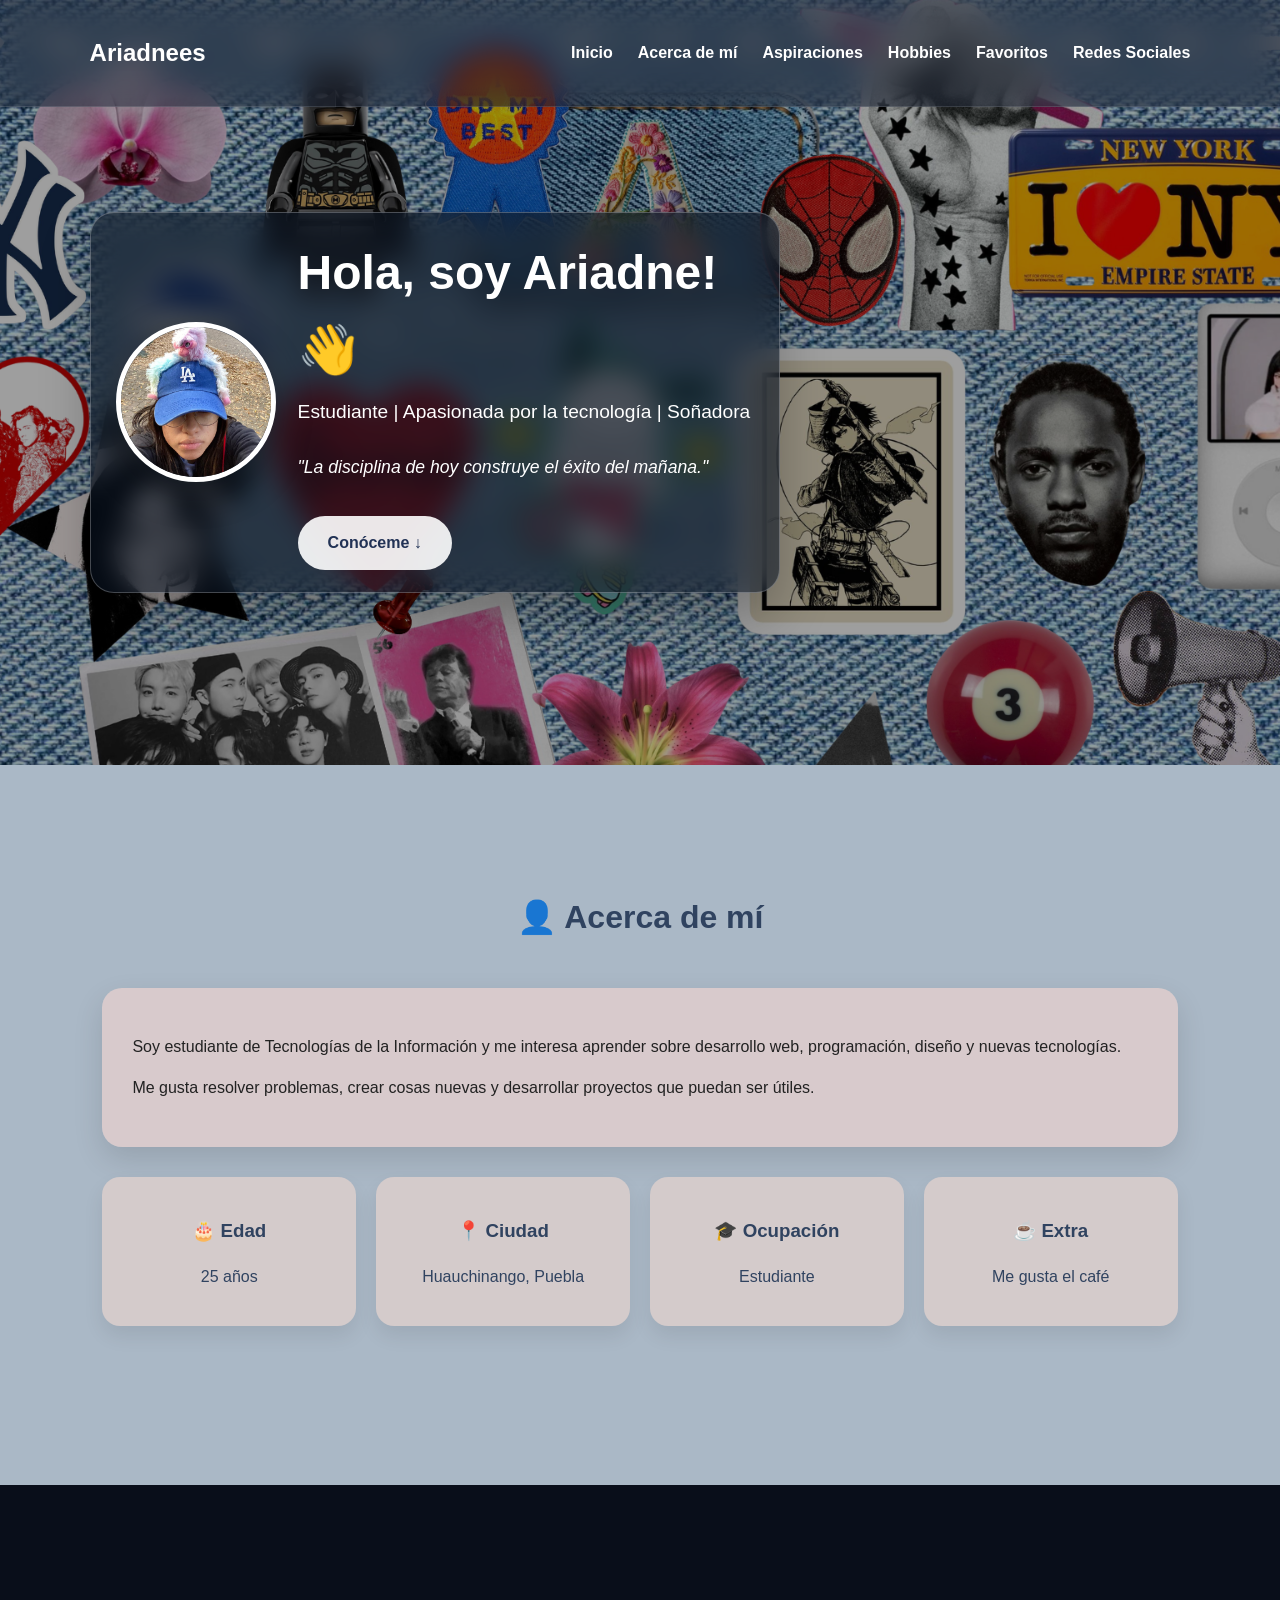
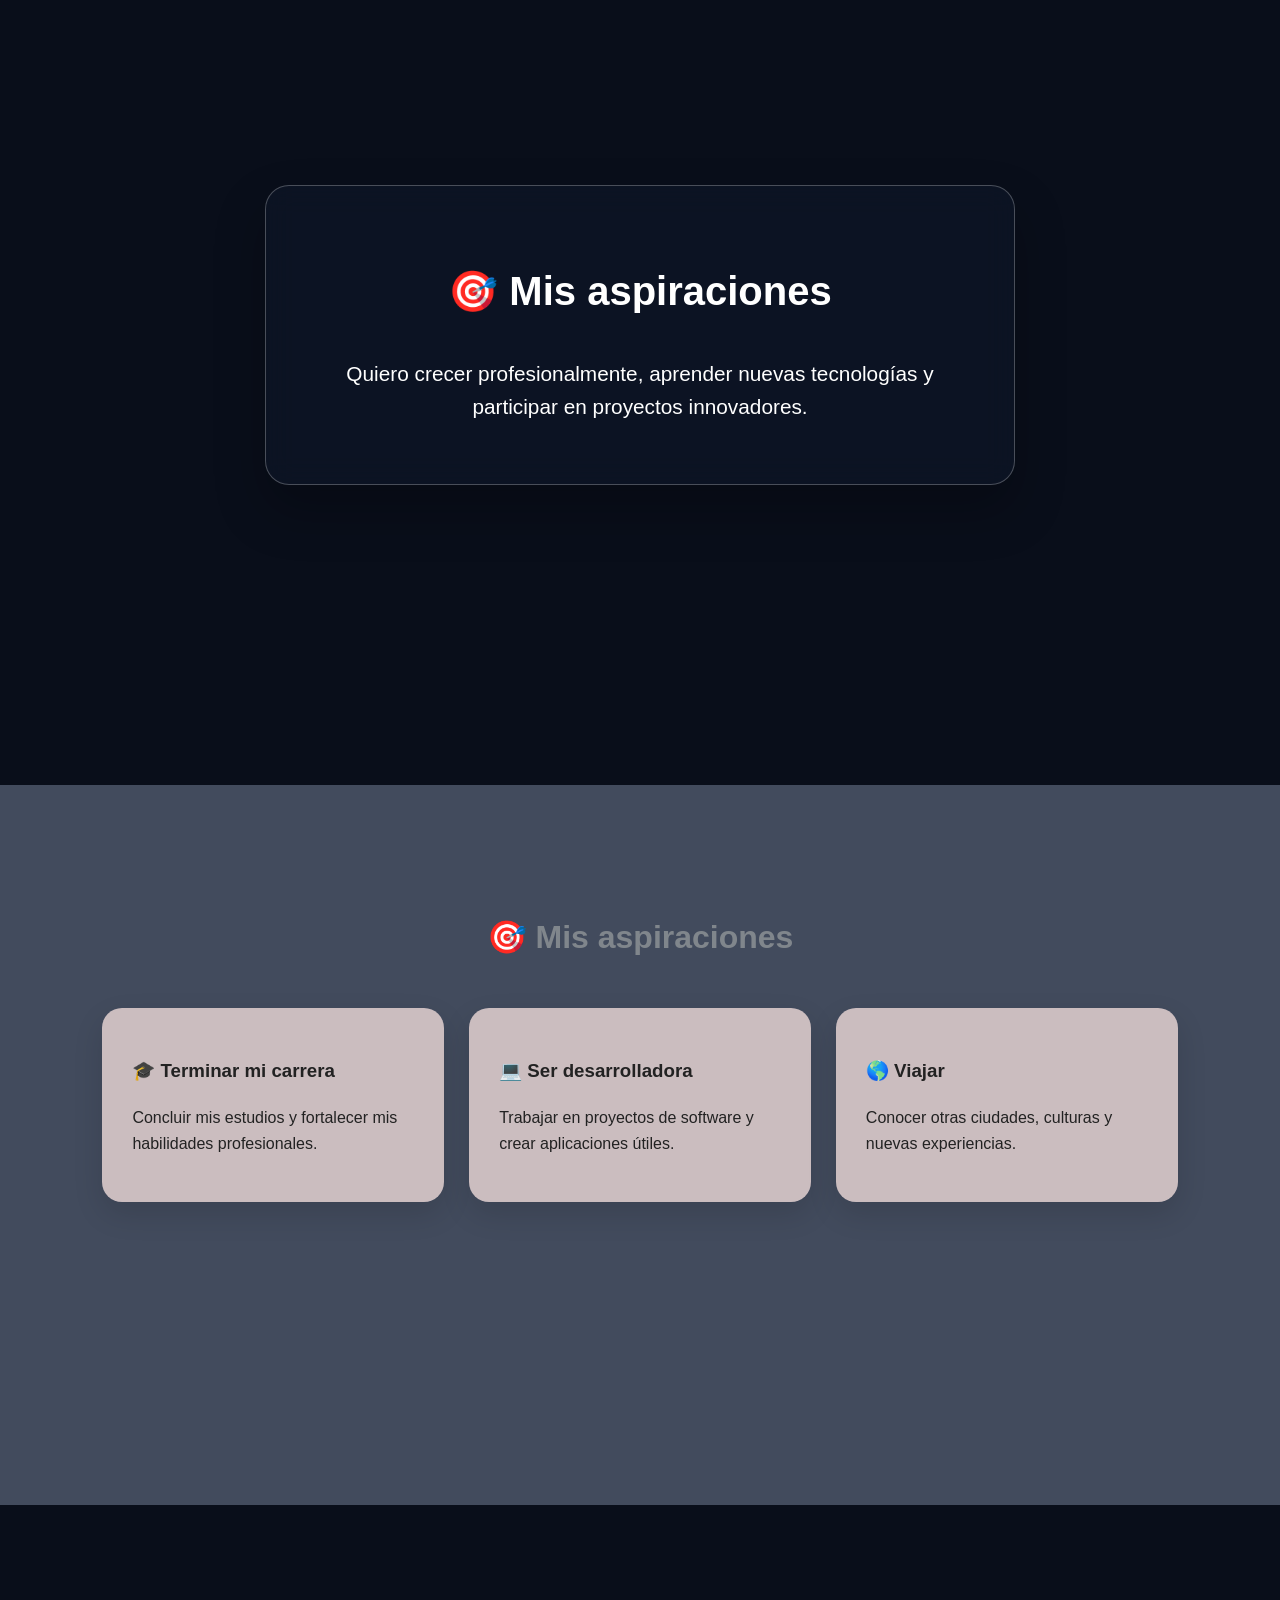
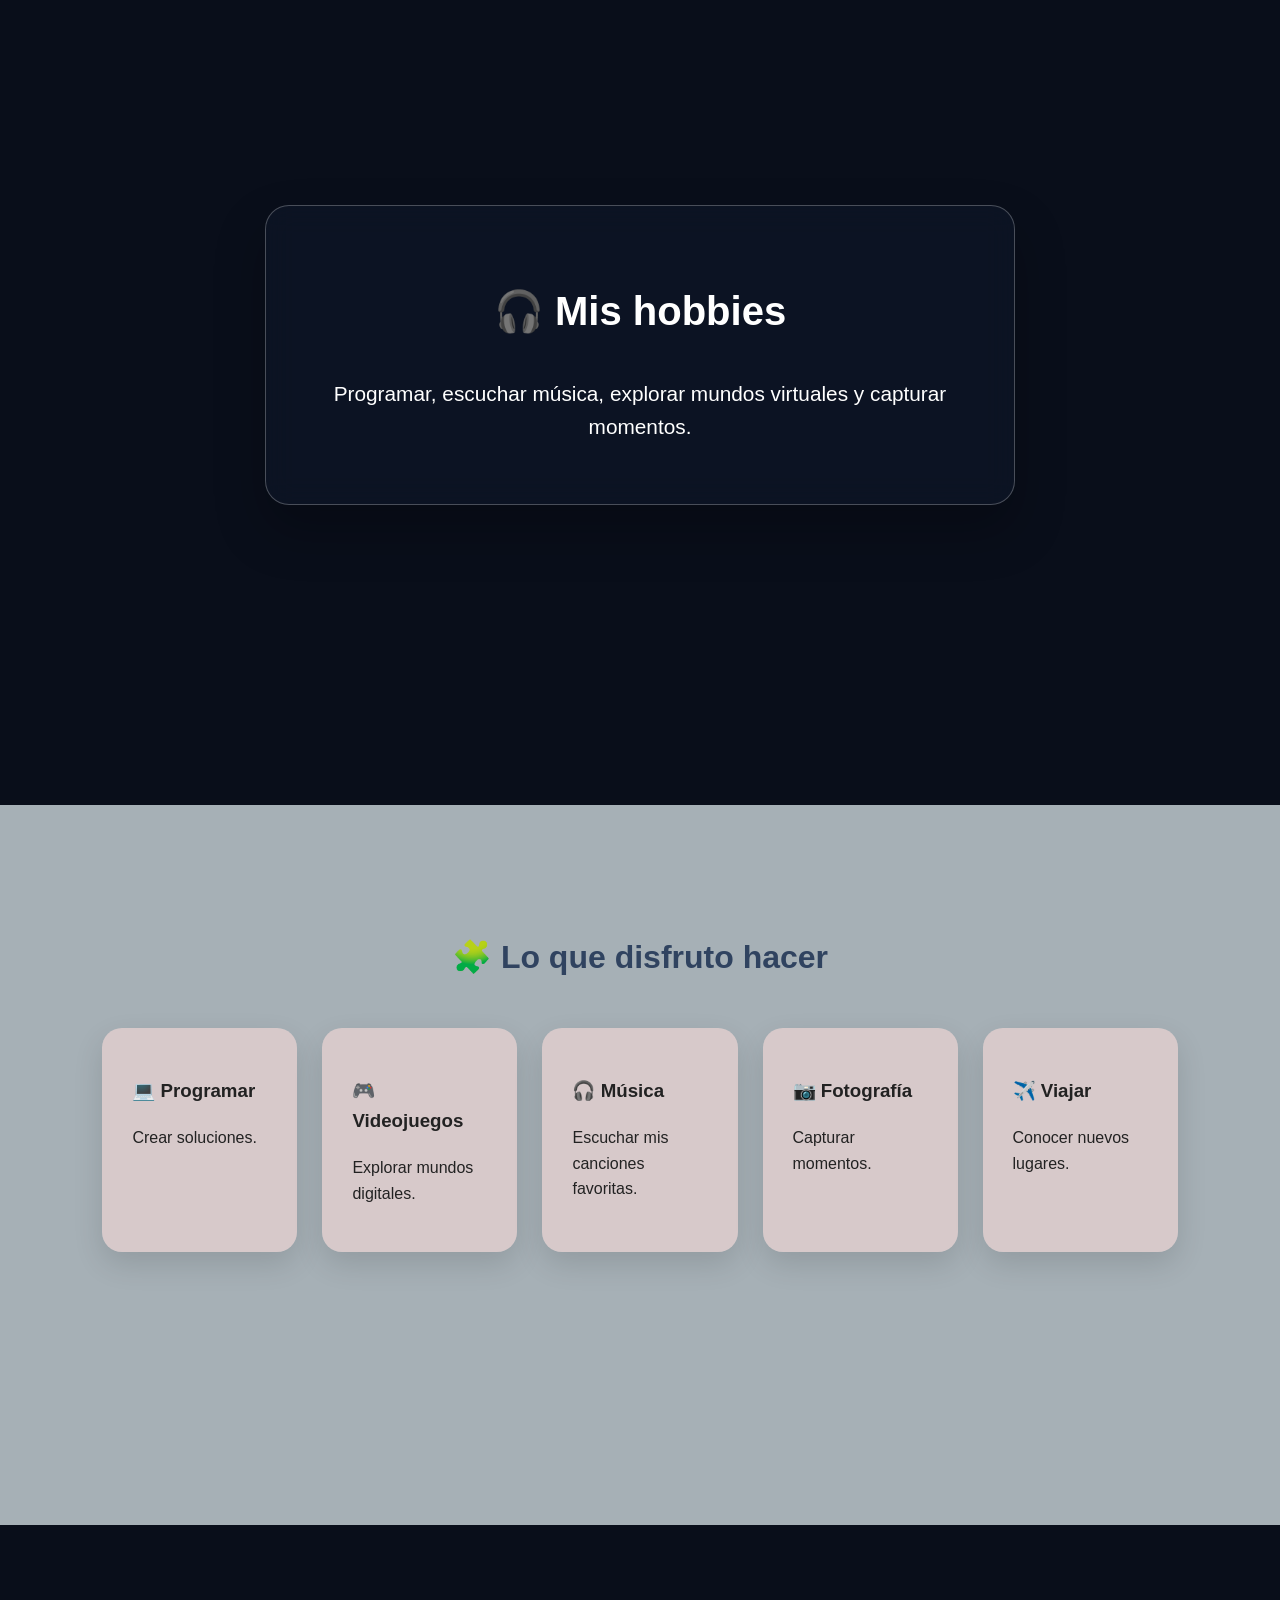
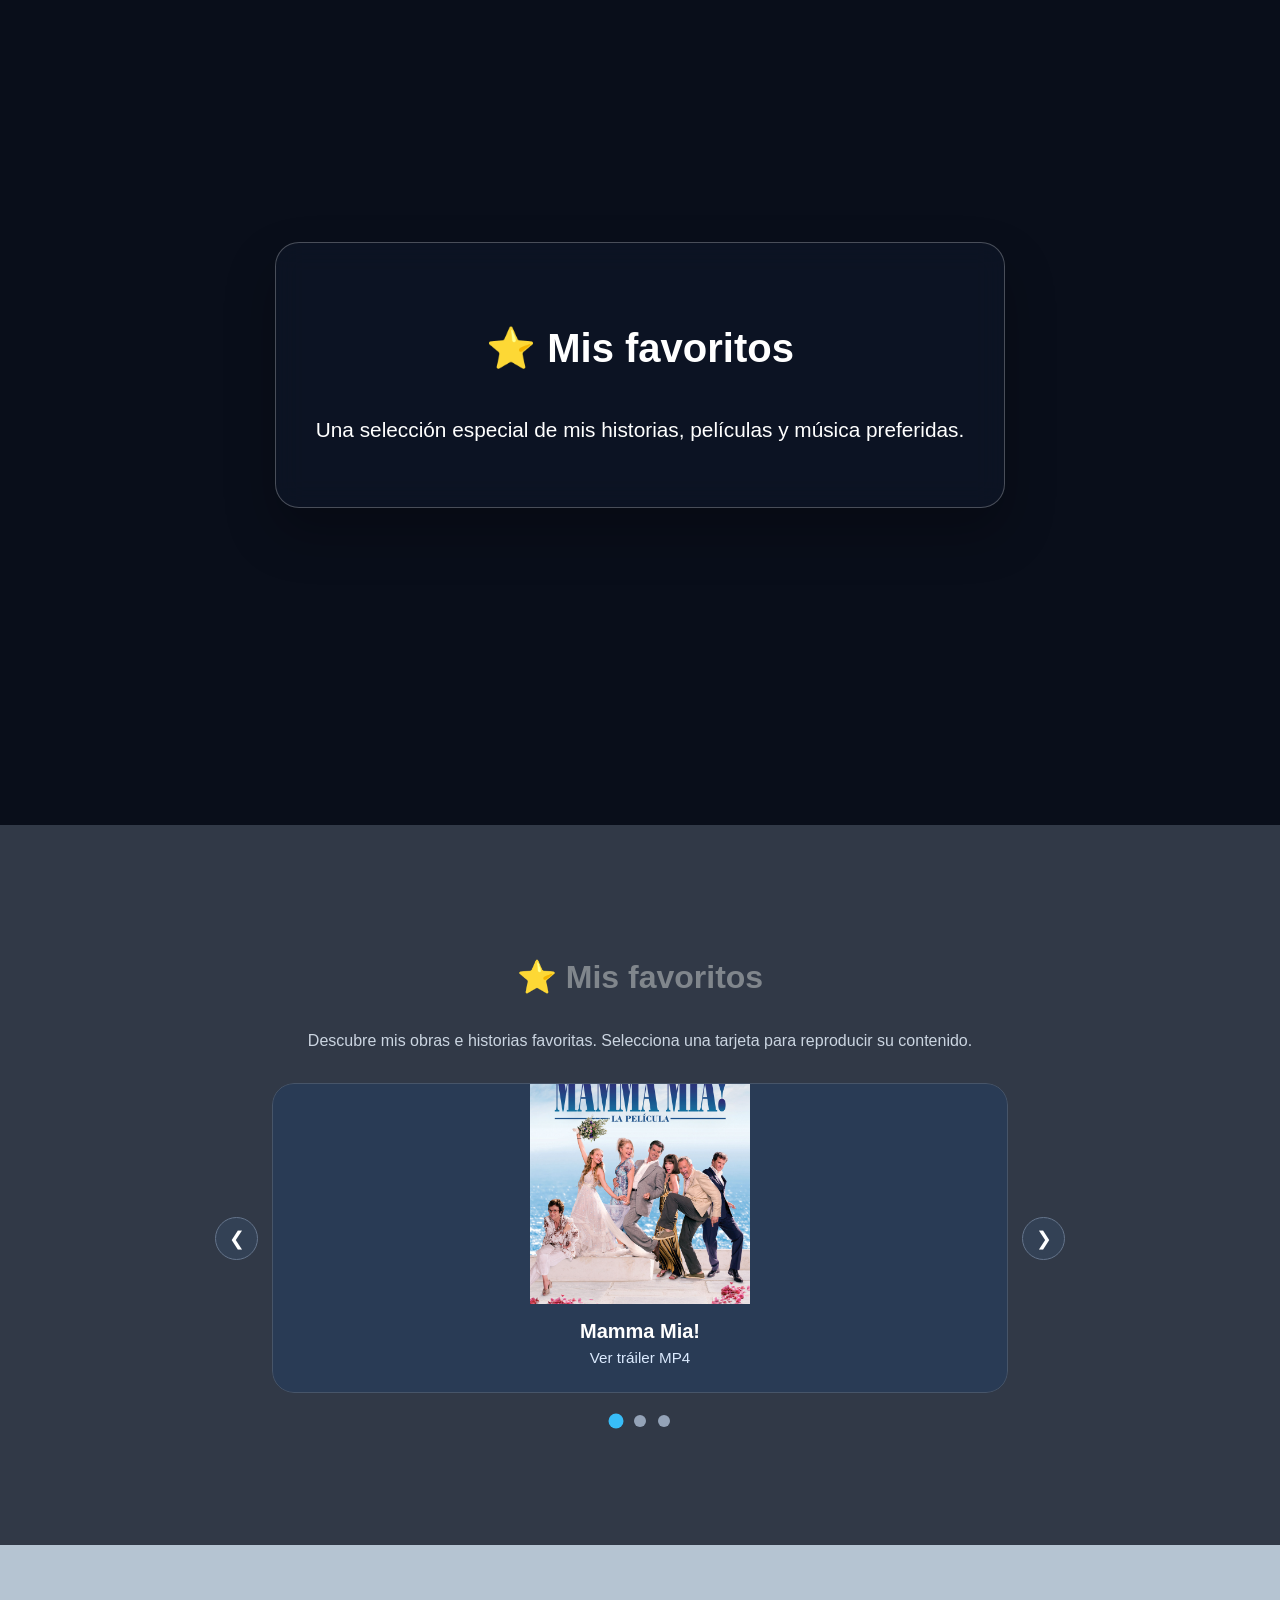
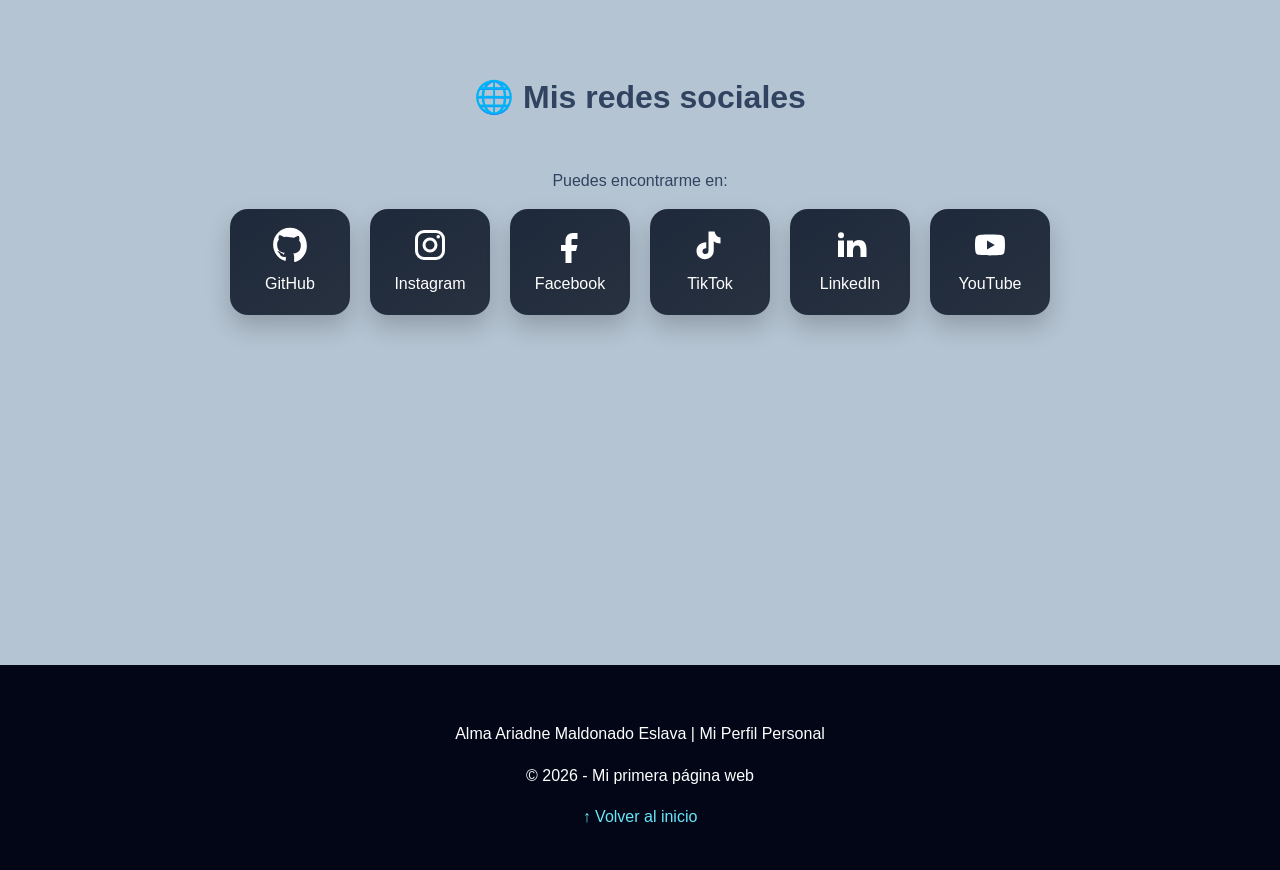
==== commit f25f360c: "Practica03: Mi primera pagina web se agrego el carrusel y media de la cancion, libro y pelicula al i" ====
--- a/Practica03/MiPerfil.html
+++ b/Practica03/MiPerfil.html
@@ -1,366 +1,364 @@
 <!DOCTYPE html>
-<html lang="en">
+<html lang="es">
+
 <head>
     <meta charset="UTF-8">
     <meta name="viewport" content="width=device-width, initial-scale=1.0">
-    <meta name="description" content="Mi perfil de estudiante">
-    <title>Alma Ariadne Maldonado Eslava @T.S.U. en Desarrollo de Sotware Multiplataforma </title>
-    <link id="mi-favicon" rel="icon" href="/Practica03/assets/images/perfil.png" type="image/png"> 
-    <link id="mi-favicon" rel="icon" href="/Practica03/assets/images/icon.png" type="image/png">
+    <meta name="description" content="Mi perfil de estudiante - Alma Ariadne Maldonado Eslava">
+    <meta name="author" content="Alma Ariadne Maldonado Eslava">
+
+    <title>Alma Ariadne Maldonado Eslava | T.S.U. en Desarrollo de Software Multiplataforma</title>
+
+    <!-- Rutas relativas para el favicon y estilos -->
+    <link id="mi-favicon" rel="icon" type="image/png" href="assets/images/perfil.png">
     <link rel="stylesheet" href="css/styles.css">
-
 </head>
+
 <body>
-    <!-- ==================== -->
+
+    <!-- ============================= -->
     <!-- NAVEGACIÓN -->
-    <!-- ==================== -->
-     <nav id="menu"> <!-- Etiqueta de semántica con el atributo id-->
+    <!-- ============================= -->
+
+    <nav id="navbar">
+        <h2>Ariadnees</h2>
         <ul>
             <li class="menu_option"><a href="#inicio">Inicio</a></li>
             <li class="menu_option"><a href="#acerca-de-mi">Acerca de mí</a></li>
             <li class="menu_option"><a href="#aspiraciones">Aspiraciones</a></li>
             <li class="menu_option"><a href="#hobbies">Hobbies</a></li>
             <li class="menu_option"><a href="#favoritos">Favoritos</a></li>
-            <li class="menu_option"><a href="#redes-sociales">Redes Sociales</a></li>            
+            <li class="menu_option"><a href="#redes">Redes Sociales</a></li>
         </ul>
-     </nav>
-
-     <header id="inicio" class="parallax parallax-1">
-    <div class="glass hero-card">
-        <div class="hero-header">
-            <!-- Etiqueta img corregida y clase ajustada a .perfil -->
-            <img src="/Practica03/assets/images/perfil.jpeg" alt="Foto de perfil" class="perfil">
-            <h1>Hola, soy Ariadne! 👍</h1>
-        </div>
-
-        <p>Estudiante | Apasionado por la tecnología | Soñador</p>
-        <blockquote>
-            "La disciplina del hoy, construye el éxito del mañana."
-        </blockquote>
-        <a href="#acerca-de-mi" class="boton">Conóceme ⬇</a>
-    </div>
-</header>
-
-     <!-- Acerca de mí -->
-      <section class="seccion solido-1">
-        <h2> 👤 Acerca de mí </h2>
-        <div class="contenedor"> <!-- Etiqueta de estructura que agrupa elementos -->
+    </nav>
+
+
+    <!-- ============================= -->
+    <!-- HERO / PARALLAX 1 -->
+    <!-- ============================= -->
+
+    <header id="inicio" class="parallax parallax-1">
+        <div class="hero-card glass">
+            <!-- Ruta relativa de perfil -->
+            <img src="assets/images/perfil.jpeg" alt="Foto de perfil" class="perfil">
+
+            <div class="hero-info">
+                <h1>Hola, soy Ariadne! 👋</h1>
+                <p>Estudiante | Apasionada por la tecnología | Soñadora</p>
+                <blockquote>"La disciplina de hoy construye el éxito del mañana."</blockquote>
+                <a href="#acerca-de-mi" class="boton">Conóceme ↓</a>
+            </div>
+        </div>
+    </header>
+
+
+    <!-- ============================= -->
+    <!-- SOBRE MÍ / ACERCA DE MÍ -->
+    <!-- ============================= -->
+
+    <section id="acerca-de-mi" class="seccion solido-1">
+
+        <h2>👤 Acerca de mí</h2>
+
+        <div class="contenedor">
+
             <div class="card">
                 <p>
-                    Soy estudiante de Tecnologías de la Información y me interesa aprender sobre desarrollo web, 
+                    Soy estudiante de Tecnologías de la Información y me interesa aprender sobre desarrollo web,
                     programación, diseño y nuevas tecnologías.
                 </p>
-
                 <p>
                     Me gusta resolver problemas, crear cosas nuevas y desarrollar proyectos que puedan ser útiles.
                 </p>
             </div>
 
             <div class="datos">
-
                 <article>
-                    <h3>🎂 Edad: </h3>
+                    <h3>🎂 Edad</h3>
                     <p>25 años</p>
                 </article>
 
                 <article>
-                    <h3>📍 Ciudad: </h3>
+                    <h3>📍 Ciudad</h3>
                     <p>Huauchinango, Puebla</p>
                 </article>
 
                 <article>
-                    <h3>🎓 Ocupación:</h3>
+                    <h3>🎓 Ocupación</h3>
                     <p>Estudiante</p>
                 </article>
 
                 <article>
-                    <h3>☕ Extra:</h3>
+                    <h3>☕ Extra</h3>
                     <p>Me gusta el café</p>
                 </article>
             </div>
-        </div>
-      </section>
-
-        <section class="parallax parallax-2">
-
-            <div class="glass fase">
-                <h2> 🎯 Mis aspiraciones</h2>
-             </div>
-      </section>
-
-       <!-- ==================== -->
-       <!-- ASPIRACIONES -->
-       <!-- ==================== -->
-
-        <section id="aspiraciones" class="seccion solido-2">
+
+        </div>
+
+    </section>
+
+
+    <!-- ============================= -->
+    <!-- PARALLAX 2 -->
+    <!-- ============================= -->
+
+    <section class="parallax parallax-2">
+        <div class="glass frase">
             <h2>🎯 Mis aspiraciones</h2>
-
-            <div class="grid">
-                <article>
-                    <h3>🎓 Terminar mi carrera</h3>
-                    <p>
-                        Concluir mis estudios y fortalecer mis habilidades profesionales.
-                    </p>
-                </article>
-                <article>
-                    <h3>💻 Ser desarrollador</h3>
-                    <p>
-                        Trabajar en proyectos de software y crear aplicaciones útiles.
-                    </p>
-                </article>
-                <article>
-                    <h3>🌎 Viajar</h3>
-                    <p>
-                        Conocer otras ciudades, culturas y nuevas experiencias.
-                    </p>
-                </article>
-            </div>
-        </section>
-
-        
-        <section class="parallax parallax-3">
-
-            <div class="glass frase">
-                <h2> 🎧 Mis hobbies</h2>
-             </div>
-      </section>
-
-       <!-- ==================== -->
-       <!-- HOBBIES -->
-       <!-- ==================== -->
-
-       <section id="hobbies" class="seccion solido-3">
-       <h2>Lo que disfruto hacer</h2>
-       <div class="grid cinco">
-        <article class="card">
-            <h3>💻 Programar</h3>
-            <p>Crear soluciones</p>
-        </article>
-
-        <article class="card">
-            <h3>🎮 Videojuegos</h3>
-            <p>Explorar mundos digitales.</p>
-        </article>
-
-        <article class="card">
-            <h3>🎧 Música</h3>
-            <p>Escuchar mis canciones favoritas.</p>
-        </article>
-
-        <article class="card">
-            <h3>📷 Fotografía</h3>
-            <p>Capturar momentos.</p>
-        </article>
-
-        <article class="card">
-            <h3>✈️ Viajar</h3>
-            <p>Conocer nuevos lugares.</p>
-        </article>
-       </div>
-       </section>
-
-        <section class="parallax parallax-4">
-
-            <div class="glass frase">
-                <h2>⭐ Mis favoritos</h2>
-             </div>
-      </section>
-
-
-       <!-- ==================== -->
-       <!-- FAVORITOS -->
-       <!-- ==================== -->
-
-       <section id="favoritos" class="seccion solido-4">
-        <h2> Mis favoritos</h2>
+            <p>
+                Quiero crecer profesionalmente, aprender nuevas tecnologías
+                y participar en proyectos innovadores.
+            </p>
+        </div>
+    </section>
+
+
+    <!-- ============================= -->
+    <!-- ASPIRACIONES -->
+    <!-- ============================= -->
+
+    <section id="aspiraciones" class="seccion solido-2">
+
+        <h2>🎯 Mis aspiraciones</h2>
+
         <div class="grid">
-            <article class="card">
-                <h3>🎬 Película favorita</h3>
-                <img src="/Practica03/assets/images/mammamia!.jpg" alt="Película favorita">
-                <p> Mamma Mia</p>
-            </article>
-
-            <article class="card">
-                <h3>🎵 Canción favorita</h3>
-                <img src="/Practica03/assets/images/Abrzame_Muy_Fuerte_Cover.jpg" alt="Canción favorita">
-                <p>Abrazame muy fuerte-Juan Gabriel</p>
-                 <audio controls>
-                    <source src="/Practica03/assets/audio/Juan Gabriel - Abrázame Muy Fuerte.mp3"
-                            type="audio/mpeg">
-                </audio>
-
-            </article>
-
-            <article class="card">
-            <h3>📚 Libro favorito</h3>
-            <img src="/Practica03/assets/images/el principitof.jpg" alt="Libro favorito">
-            <p>El principito</p>
-        </article>
-        </div>
-       </section>
-
-       <!-- ============================= -->
+
+            <article class="card">
+                <h3>🎓 Terminar mi carrera</h3>
+                <p>Concluir mis estudios y fortalecer mis habilidades profesionales.</p>
+            </article>
+
+            <article class="card">
+                <h3>💻 Ser desarrolladora</h3>
+                <p>Trabajar en proyectos de software y crear aplicaciones útiles.</p>
+            </article>
+
+            <article class="card">
+                <h3>🌎 Viajar</h3>
+                <p>Conocer otras ciudades, culturas y nuevas experiencias.</p>
+            </article>
+
+        </div>
+
+    </section>
+
+
+    <!-- ============================= -->
+    <!-- PARALLAX 3 -->
+    <!-- ============================= -->
+
+    <section class="parallax parallax-3">
+        <div class="glass frase">
+            <h2>🎧 Mis hobbies</h2>
+            <p>
+                Programar, escuchar música, explorar mundos virtuales y capturar momentos.
+            </p>
+        </div>
+    </section>
+
+
+    <!-- ============================= -->
+    <!-- HOBBIES -->
+    <!-- ============================= -->
+
+    <section id="hobbies" class="seccion solido-3">
+
+        <h2>🧩 Lo que disfruto hacer</h2>
+
+        <div class="grid cinco">
+
+            <article class="card">
+                <h3>💻 Programar</h3>
+                <p>Crear soluciones.</p>
+            </article>
+
+            <article class="card">
+                <h3>🎮 Videojuegos</h3>
+                <p>Explorar mundos digitales.</p>
+            </article>
+
+            <article class="card">
+                <h3>🎧 Música</h3>
+                <p>Escuchar mis canciones favoritas.</p>
+            </article>
+
+            <article class="card">
+                <h3>📷 Fotografía</h3>
+                <p>Capturar momentos.</p>
+            </article>
+
+            <article class="card">
+                <h3>✈️ Viajar</h3>
+                <p>Conocer nuevos lugares.</p>
+            </article>
+
+        </div>
+
+    </section>
+
+
+    <!-- ============================= -->
+    <!-- PARALLAX 4 -->
+    <!-- ============================= -->
+
+    <section class="parallax parallax-4">
+        <div class="glass frase">
+            <h2>⭐ Mis favoritos</h2>
+            <p>
+                Una selección especial de mis historias, películas y música preferidas.
+            </p>
+        </div>
+    </section>
+
+
+    <!-- ============================= -->
+    <!-- FAVORITOS -->
+    <!-- ============================= -->
+
+    <section id="favoritos" class="seccion solido-4">
+
+        <h2>⭐ Mis favoritos</h2>
+        <p class="favoritos-intro">
+            Descubre mis obras e historias favoritas. Selecciona una tarjeta para reproducir su contenido.
+        </p>
+
+        <div class="carrusel" aria-label="Carrusel de Favoritos">
+            <button class="carrusel-flecha" id="anterior" type="button" aria-label="Favorito Anterior"> &#10094; </button>
+            
+            <div class="carrusel-ventana">
+                <div class="carrusel-pista" id="pista">
+
+                    <!-- Película Favorita (Mamma Mia!) -->
+                    <!-- NOTA: Se reemplazaron espacios en el nombre del archivo por %20 -->
+                    <button class="favorito-card" type="button" data-tipo="video" data-src="assets/media/Mamma%20Mia!%20Official%20Trailer.mp4" data-titulo="🎬 Película favorita: Mamma Mia!">
+                        <img src="assets/images/mammamia!.jpg" alt="Portada de Mamma Mia!" loading="lazy">
+                        <span class="favorito-info">
+                            <strong>Mamma Mia!</strong>
+                            <small>Ver tráiler MP4</small>
+                        </span>
+                    </button>
+
+                    <!-- Canción Favorita -->
+                    <button class="favorito-card" type="button" data-tipo="audio" data-src="assets/media/cancion.mp3" data-titulo="🎵 Canción favorita: Abrázame muy fuerte">
+                        <img src="assets/images/Abrzame_Muy_Fuerte_Cover.jpg" alt="Portada Abrázame muy fuerte" loading="lazy">
+                        <span class="favorito-info">
+                            <strong>Abrázame muy fuerte - Juan Gabriel</strong>
+                            <small>Escuchar MP3</small>
+                        </span>
+                    </button>
+
+                    <!-- Libro Favorito -->
+                    <button class="favorito-card" type="button" data-tipo="pdf" data-src="assets/media/libro.pdf" data-titulo="📚 Mi libro favorito: La tregua - Mario Benedetti">
+                        <img src="assets/images/portada_libro.jpg" alt="Portada del libro La Tregua" loading="lazy">
+                        <span class="favorito-info">
+                            <strong>Mi libro favorito: La tregua - Mario Benedetti</strong>
+                            <small>Leer capítulo PDF</small>
+                        </span>
+                    </button>
+
+                </div>
+            </div>
+
+            <button class="carrusel-flecha" id="siguiente" type="button" aria-label="Favorito Siguiente"> &#10095; </button>
+        </div>
+
+        <div class="carrusel-indicadores" id="indicadores" aria-label="Seleccionar favorito"></div>
+
+    </section>
+
+    <!-- Modal para reproducción de multimedia -->
+    <div id="modal-favoritos" class="modal-favoritos" hidden>
+        <div class="modal-planel">
+            <div class="modal-cabecera">
+                <h2 id="modal-titulo">Título del recurso</h2>
+                <button id="cerrar-modal" class="modal-cerrar" aria-label="Cerrar modal">&times;</button>
+            </div>
+            <div id="modal-contenido" class="modal-contenido"></div>
+        </div>
+    </div>
+
+
+    <!-- ============================= -->
     <!-- REDES SOCIALES -->
     <!-- ============================= -->
 
-    <section id="redes" class="seccion redes"
-             >
+    <section id="redes" class="seccion redes">
 
         <h2>🌐 Mis redes sociales</h2>
-
-        <p>
-            Puedes encontrarme en:
-        </p>
-
-        <div class="redes-sociales" >
-
-            <a href="https://github.com/"
-               target="_blank"
-               aria-label="GitHub">
-
-                <svg viewBox="0 0 24 24">
-                    <path fill="currentColor"
-                          d="M12 .5C5.73.5.75 5.48.75 11.75c0 5.01
-                          3.24 9.26 7.73 10.76.56.1.77-.24.77-.54
-                          0-.27-.01-1.16-.02-2.1-3.15.68-3.81-1.34
-                          -3.81-1.34-.51-1.3-1.25-1.65-1.25-1.65
-                          -1.02-.7.08-.68.08-.68 1.13.08 1.73
-                          1.16 1.73 1.16 1 .1 1.54.76 1.91
-                          1.33.1-.72.39-1.21.71-1.49-2.52-.29
-                          -5.17-1.26-5.17-5.6 0-1.24.44-2.25
-                          1.16-3.04-.12-.29-.5-1.46.11-3
-                          0 0 .95-.3 3.11 1.16A10.8 10.8
-                          0 0112 6.84c.96 0 1.93.13 2.83.38
-                          2.16-1.46 3.11-1.16 3.11-1.16.61
-                          1.54.23 2.71.11 3 .72.79 1.16
-                          1.8 1.16 3.04 0 4.35-2.66 5.31
-                          -5.19 5.59.4.34.75 1.02.75 2.06
-                          0 1.49-.01 2.69-.01 3.06
-                          0 .3.2.65.78.54 4.48-1.5
-                          7.72-5.75 7.72-10.76C23.25
-                          5.48 18.27.5 12 .5z"/>
-                </svg>
-
+        <p>Puedes encontrarme en:</p>
+
+        <div class="redes-sociales">
+
+            <!-- GitHub -->
+            <a href="https://github.com/251028-aame" target="_blank" aria-label="GitHub">
+                <svg viewBox="0 0 24 24">
+                    <path fill="currentColor" d="M12 .5C5.73.5.75 5.48.75 11.75c0 5.01 3.24 9.26 7.73 10.76.56.1.77-.24.77-.54 0-.27-.01-1.16-.02-2.1-3.15.68-3.81-1.34-3.81-1.34-.51-1.3-1.25-1.65-1.25-1.65-1.02-.7.08-.68.08-.68 1.13.08 1.73 1.16 1.73 1.16 1 .1 1.54.76 1.91 1.33.1-.72.39-1.21.71-1.49-2.52-.29-5.17-1.26-5.17-5.6 0-1.24.44-2.25 1.16-3.04-.12-.29-.5-1.46.11-3 0 0 .95-.3 3.11 1.16A10.8 10.8 0 0112 6.84c.96 0 1.93.13 2.83.38 2.16-1.46 3.11-1.16 3.11-1.16.61 1.54.23 2.71.11 3 .72.79 1.16 1.8 1.16 3.04 0 4.35-2.66 5.31-5.19 5.59.4.34.75 1.02.75 2.06 0 1.49-.01 2.69-.01 3.06 0 .3.2.65.78.54 4.48-1.5 7.72-5.75 7.72-10.76C23.25 5.48 18.27.5 12 .5z"/>
+                </svg>
                 <span>GitHub</span>
-
-            </a>
-
-            <a href="https://www.instagram.com/"
-               target="_blank"
-               aria-label="Instagram">
-
-                <svg viewBox="0 0 24 24">
-
-                    <rect x="3"
-                          y="3"
-                          width="18"
-                          height="18"
-                          rx="5"
-                          fill="none"
-                          stroke="currentColor"
-                          stroke-width="2"/>
-
-                    <circle cx="12"
-                            cy="12"
-                            r="4"
-                            fill="none"
-                            stroke="currentColor"
-                            stroke-width="2"/>
-
-                    <circle cx="17.5"
-                            cy="6.5"
-                            r="1.2"
-                            fill="currentColor"/>
-
-                </svg>
-
+            </a>
+
+            <!-- Instagram -->
+            <a href="https://www.instagram.com/" target="_blank" aria-label="Instagram">
+                <svg viewBox="0 0 24 24">
+                    <rect x="3" y="3" width="18" height="18" rx="5" fill="none" stroke="currentColor" stroke-width="2"/>
+                    <circle cx="12" cy="12" r="4" fill="none" stroke="currentColor" stroke-width="2"/>
+                    <circle cx="17.5" cy="6.5" r="1.2" fill="currentColor"/>
+                </svg>
                 <span>Instagram</span>
-
-            </a>
-
-            <a href="https://www.facebook.com/"
-               target="_blank"
-               aria-label="Facebook">
-
-                <svg viewBox="0 0 24 24">
-                    <path fill="currentColor"
-                          d="M14 8h3V4h-3
-                          c-3 0-5 2-5 5v3H6v4h3v8h4v-8h3l1-4h-4V9
-                          c0-.7.3-1 1-1z"/>
-                </svg>
-
+            </a>
+
+            <!-- Facebook -->
+            <a href="https://www.facebook.com/" target="_blank" aria-label="Facebook">
+                <svg viewBox="0 0 24 24">
+                    <path fill="currentColor" d="M14 8h3V4h-3c-3 0-5 2-5 5v3H6v4h3v8h4v-8h3l1-4h-4V9c0-.7.3-1 1-1z"/>
+                </svg>
                 <span>Facebook</span>
-
-            </a>
-
-            <a href="https://www.tiktok.com/"
-               target="_blank"
-               aria-label="TikTok">
-
-                <svg viewBox="0 0 24 24">
-                    <path fill="currentColor"
-                          d="M15 3c.5 2.3 1.8 3.8 4 4v4
-                          c-1.7 0-3.2-.5-4.5-1.5v6
-                          c0 3.6-2.6 6-6 6
-                          -3.2 0-5.5-2.4-5.5-5.5
-                          0-3.4 2.7-5.8 6.5-5.8v4
-                          c-1.5 0-2.5.7-2.5 1.9
-                          0 1.1.8 1.9 1.9 1.9
-                          1.3 0 2.1-.9 2.1-2.4V3z"/>
-                </svg>
-
+            </a>
+
+            <!-- TikTok -->
+            <a href="https://www.tiktok.com/" target="_blank" aria-label="TikTok">
+                <svg viewBox="0 0 24 24">
+                    <path fill="currentColor" d="M15 3c.5 2.3 1.8 3.8 4 4v4c-1.7 0-3.2-.5-4.5-1.5v6c0 3.6-2.6 6-6 6-3.2 0-5.5-2.4-5.5-5.5 0-3.4 2.7-5.8 6.5-5.8v4c-1.5 0-2.5.7-2.5 1.9 0 1.1.8 1.9 1.9 1.9 1.3 0 2.1-.9 2.1-2.4V3z"/>
+                </svg>
                 <span>TikTok</span>
-
-            </a>
-
-          <a href="https://www.linkedin.com/"
-   target="_blank"
-   aria-label="LinkedIn">
-
-    <svg viewBox="0 0 24 24">
-        <rect x="4"
-              y="9"
-              width="4"
-              height="11"
-              fill="currentColor"/>
-
-        <circle cx="6"
-                cy="5.5"
-                r="2"
-                fill="currentColor"/>
-
-        <path fill="currentColor"
-              d="M10 9h4v1.6
-                 c1-1.3 2.2-2 4-2
-                 3.2 0 5 2.1 5 6.2V20h-4v-4.6
-                 c0-2-.7-3.1-2.2-3.1
-                 -1.8 0-2.8 1.3-2.8 3.4V20h-4z"/>
-    </svg>
-
-    <span>LinkedIn</span>
-
-</a>
-
-<a href="https://www.youtube.com/"
-   target="_blank"
-   aria-label="YouTube">
-
-    <svg viewBox="0 0 24 24">
-        <path fill="currentColor"
-              fill-rule="evenodd"
-              clip-rule="evenodd"
-              d="M21.58 7.19c-.23-.86-.91-1.54-1.77-1.77C18.25 5 12 5 12 5s-6.25 0-7.81.42c-.86.23-1.54.91-1.77 1.77C2 8.75 2 12 2 12s0 3.25.42 4.81c.23.86.91 1.54 1.77 1.77C5.75 19 12 19 12 19s6.25 0 7.81-.42c.86-.23 1.54-.91 1.77-1.77C22 15.25 22 12 22 12s0-3.25-.42-4.81zM10 15V9l5.2 3L10 15z"/>
-    </svg>
-
-    <span>YouTube</span>
-
-</a>
-
-
-        </div>
-
-    </section>
-    
+            </a>
+
+            <!-- LinkedIn -->
+            <a href="https://www.linkedin.com/" target="_blank" aria-label="LinkedIn">
+                <svg viewBox="0 0 24 24">
+                    <rect x="4" y="9" width="4" height="11" fill="currentColor"/>
+                    <circle cx="6" cy="5.5" r="2" fill="currentColor"/>
+                    <path fill="currentColor" d="M10 9h4v1.6c1-1.3 2.2-2 4-2 3.2 0 5 2.1 5 6.2V20h-4v-4.6c0-2-.7-3.1-2.2-3.1-1.8 0-2.8 1.3-2.8 3.4V20h-4z"/>
+                </svg>
+                <span>LinkedIn</span>
+            </a>
+
+            <!-- YouTube -->
+            <a href="https://www.youtube.com/@AlmaAriadneMaldonadoEslava" target="_blank" aria-label="YouTube">
+                <svg viewBox="0 0 24 24">
+                    <path fill="currentColor" fill-rule="evenodd" clip-rule="evenodd" d="M21.58 7.19c-.23-.86-.91-1.54-1.77-1.77C18.25 5 12 5 12 5s-6.25 0-7.81.42c-.86.23-1.54.91-1.77 1.77C2 8.75 2 12 2 12s0 3.25.42 4.81c.23.86.91 1.54 1.77 1.77C5.75 19 12 19 12 19s6.25 0 7.81-.42c.86-.23 1.54-.91 1.77-1.77C22 15.25 22 12 22 12s0-3.25-.42-4.81zM10 15V9l5.2 3L10 15z"/>
+                </svg>
+                <span>YouTube</span>
+            </a>
+
+        </div>
+
+    </section>
+
+
+    <!-- ============================= -->
+    <!-- FOOTER -->
+    <!-- ============================= -->
+
+    <footer>
+        <p>Alma Ariadne Maldonado Eslava | Mi Perfil Personal</p>
+        <p id="anio"></p>
+        <a href="#inicio">↑ Volver al inicio</a>
+    </footer>
+
+    <!-- JS de la aplicación -->
+    <script src="js/app.js"></script>
+
 </body>
-</html>
-
+</html>
--- a/Practica03/css/styles.css
+++ b/Practica03/css/styles.css
@@ -1,21 +1,33 @@
-*{
+/* ============================= */
+/* CONFIGURACIÓN GENERAL */
+/* ============================= */
+
+* {
     box-sizing: border-box;
 }
-html{
+
+html {
     scroll-behavior: smooth;
 }
-body{
-    margin: 0px;
-    font-family: Arial, Helvetica, sans-serif;
-    background: #0f172a ;
-    color: #ccc;
+
+body {
+    margin: 0;
+    font-family:
+        Arial,
+        Helvetica,
+        sans-serif;
+
+    background: #0f172a;
+    color: #cf9c9c;
     line-height: 1.6;
-    /*border-color: red;
-    border-style: solid;
-    border-width: 15px;
-    padding: 50px;*/
-}
-nav{
+}
+
+
+/* ============================= */
+/* NAVEGACIÓN */
+/* ============================= */
+
+nav {
     position: fixed;
     top: 0;
     left: 0;
@@ -24,33 +36,48 @@
     display: flex;
     justify-content: space-between;
     align-items: center;
-    background: rgba(15, 23, 42, 0.45);
-    backdrop-filter: blur(15px);
-    border-bottom: 1px solid rgba(255, 255, 255,0.12);
+    background:
+        rgba(15, 23, 42, 0.45);
+    backdrop-filter:
+        blur(15px);
+    border-bottom:
+        1px solid
+        rgba(255, 255, 255, 0.12);
     z-index: 1000;
     transition: 0.3s;
 }
-nav h2{
+
+nav h2 {
     color: white;
 }
-nav ul{
+
+nav ul {
     list-style: none;
-    display: flex;
+
+    display: flex;
+
     gap: 25px;
 }
-nav a{
+
+nav a {
     color: white;
+
     text-decoration: none;
+
     font-weight: bold;
+
     transition: 0.3s;
 }
-nav a:hover{
-    color: #6e9bee
-}
-
-/* ================
-   Ajuste en Parallax (Vertical)
-   ================ */
+
+nav a:hover {
+    color: #67e8f9;
+}
+
+
+/* ============================= */
+/* PARALLAX GENERAL */
+/* ============================= */
+
 .parallax {
     min-height: 100vh;
     background-size: cover;
@@ -58,353 +85,769 @@
     background-repeat: no-repeat;
     background-attachment: fixed;
     display: flex;
-    flex-direction: column; /* Alinea los elementos verticalmente */
-    align-items: center;
-    justify-content: center;
-    padding: 100px 20px 80px;
-    position: relative;
-}
-
-/* ================
-   Estructura Vertical para las Secciones
-   ================ */
-body {
-    display: flex;
-    flex-direction: column; /* Apila las secciones de arriba a abajo */
-    width: 100%;
-}
-
-section {
-    padding: 80px 10%;
-    width: 100%;
-    max-width: 1200px;
-    margin: 0 auto; /* Centra el contenido en pantallas grandes */
-}
-
-/* Para que las tarjetas dentro de cada sección bajen verticalmente o se acomoden mejor */
-.grid-cards {
-    display: flex;
-    flex-direction: column; /* Apila las tarjetas en vertical */
-    gap: 20px;
-    margin-top: 20px;
-}
-
-/* ================
-   Iconos de Redes Sociales
-   ================ */
-.social-links {
-    display: flex;
-    flex-direction: column; /* Apila las redes sociales verticalmente */
-    align-items: flex-start;
-    gap: 15px;
-    margin-top: 20px;
-}
-
-.social-links a {
-    display: flex;
-    align-items: center;
-    gap: 12px;
-    color: #fff;
-    text-decoration: none;
-    background: rgba(255, 255, 255, 0.08);
-    padding: 12px 20px;
-    border-radius: 8px;
-    width: 250px; /* Ancho fijo para alineación visual */
-}
-
-.social-links svg {
-    width: 28px;
-    height: 28px;
-}
-
-/* ================
- PARALLAX GENERAL
- ================ */
-.parallax{
-    min-height: 100vh;
-    background-size: cover;
-    background-position: center; 
-    background-repeat: no-repeat;
-    background-attachment: fixed;
-    display: flex;
     align-items: center;
     justify-content: center;
     padding: 80px 20px;
     position: relative;
-
-}
-/* CAPA OSCURA*/
-
-.parallax::before{
+}
+
+
+/* CAPA OSCURA */
+
+.parallax::before {
     content: "";
     position: absolute;
     inset: 0;
-    background: rgba(0, 0, 0, 0.38);
-}
-/*CONTENIDO SOBRE EL FONDO*/
+    background:
+        rgba(0, 0, 0, 0.38);
+}
+
+
+/* CONTENIDO SOBRE EL FONDO */
+
 .parallax > * {
     position: relative;
+
     z-index: 2;
 }
+
 /* ================ 
-== BACKGROUND HD ==
+== Solo el primer parallax (portada) ==
  ================*/
-.parallax-1{
-    background-image: 
-    url("/Practica03/assets/images/image1.png");
-}
-.parallax-2{
-    background-image: 
-    url("/Practica03/assets/images/image2.jpg");
-}
-.parallax-3{
-    background-image: 
-    url("/Practica03/assets/images/image3.png");
-}
-.parallax-4{
-    background-image: 
-    url("/Practica03/assets/images/image4.jpg");
-}
-
-.profile-img {
-    width: 170px;
-    height: 170px;
+ #inicio{
+    min-height: 45px;
+    justify-content: flex-start;
+    align-items: center;
+    padding: 90px 5% 50px 7%;
+    background-position: center center;
+ }
+
+/* ============================= */
+/* BACKGROUNDS HD */
+/* ============================= */
+
+.parallax-1 {
+    background-image:
+        url("../assets/images/image1.png");
+}
+
+.parallax-2 {
+    background-image:
+        url("../assets/images/image2.jpg");
+}
+
+.parallax-3 {
+    background-image:
+        url("../assets/images/image3.png");
+}
+
+.parallax-4 {
+    background-image:
+        url("../assets/images/image4.jpg");
+}
+
+
+/* ============================= */
+/* GLASS EFFECT */
+/* ============================= */
+
+.glass {
+    background:
+        rgba(20, 30, 50, 0.38);
+
+    color: white;
+
+    backdrop-filter:
+        blur(14px);
+
+    border:
+        1px solid
+        rgba(255, 255, 255, 0.25);
+
+    border-radius:
+        24px;
+
+    box-shadow:
+        0 25px 50px
+        rgba(0, 0, 0, 0.25);
+}
+
+
+/* ============================= */
+/* HERO */
+/* ============================= */
+
+.hero-card {
+    max-width: 1500px; /* Ancho suficiente para imagen + texto lado a lado */
+    width: 85%;
+    padding: 40px;
+    
+    /* Disposición Flexbox */
+    display: flex !important;
+    flex-direction: row !important;
+    align-items: center; /* Alinea verticalmente al centro */
+    justify-content: center;
+    gap: 35px; /* Separación entre la imagen y el bloque de texto */
+    text-align: left; /* Alinea el texto a la izquierda */
+}
+
+/* Ajustes de la imagen de perfil dentro del flex */
+.perfil {
+    width: 160px;
+    height: 160px;
+    min-width: 160px; /* Evita que la imagen se reduzca o se aplaste */
     object-fit: cover;
     border-radius: 50%;
-    display: block;
-    box-shadow: 0 10px 30px rgba(255, 255, 255, 0.4);
-}
-
-.perfil {
-    width: 170px;
-    height: 170px;
-    object-fit: cover;
-    border-radius: 50%;
-    box-shadow: 0 0 30px rgba(255, 255, 255, 0.55);
-}
-
-.glass{
-    background: 
-    rgba(20, 30, 50, 0.38);
-    color: white;
-    backdrop-filter:
-    blur(14px);
-    border: 
-    1px solid
-    rgba(255, 255, 255, 0.25);
-    border-radius: 
-    5%;
-    box-shadow: 
-    0 25px 50px
-    rgba(0, 0, 0, 0.25);
-}
-
-.hero-card {
-    width: min(90%, 750px);
-    max-width: 750px;
-    padding: 45px;
-    text-align: center;
-}
-
-.hero-header {
-    display: flex;
-    align-items: center;
-    justify-content: center;
-    gap: 20px;
-    margin-bottom: 15px;
-}
-
-.hero-header .perfil {
-    margin: 0;
-    flex-shrink: 0;
+    border: 5px solid white;
+    box-shadow: 0 10px 35px rgba(0, 0, 0, 0.35);
+}
+
+/* Estilos del contenedor de texto */
+.hero-info {
+    display: flex;
+    flex-direction: column;
+    align-items: flex-start; /* Alinea los elementos (incluido el botón) a la izquierda */
+}
+
+.hero-info h1 {
+    font-size: 2.5rem;
+    margin: 0 0 10px 0;
+}
+
+.hero-info p {
+    margin: 0 0 15px 0;
+}
+
+.hero-info blockquote {
+    margin: 10px 0 20px 0;
+    font-size: 1.1rem;
+    text-align: left;
 }
 
 .hero-card h1 {
-    font-size: 2.5rem;
-    margin: 0;
-    text-align: left;
-    white-space: nowrap;
+    font-size: 3rem;
+
+    margin-bottom: 8px;
 }
 
 .hero-card p {
     font-size: 1.2rem;
-    margin: 15px 0;
-}
-
-blockquote{
+}
+
+blockquote {
     margin: 25px auto;
+
     max-width: 500px;
+
     font-size: 1.3rem;
+
     font-style: italic;
 }
 
-.hero-content{
-flex: 1;
-}
-
-/*==============================*/
+
+/* ============================= */
 /* BOTÓN */
-/*==============================*/
-
-.boton{
+/* ============================= */
+
+.boton {
     display: inline-block;
+
     margin-top: 15px;
-    padding: 
-    14px 30px;
-    background: 
-    rgba(255, 255, 255, 0.9);
-    color: #111827;
-    border-radius: 30px;
+
+    padding:
+        14px 30px;
+
+    background:
+        rgba(255, 255, 255, 0.9);
+
+    color: #223255;
+
+    border-radius:
+        30px;
+
     text-decoration: none;
+
     font-weight: bold;
+
     transition: 0.3s;
 }
 
-.boton:hover{
+.boton:hover {
+    transform:
+        translateY(-4px);
+
+    box-shadow:
+        0 12px 25px
+        rgba(0, 0, 0, 0.25);
+}
+
+
+/* ============================= */
+/* SECCIONES */
+/* ============================= */
+
+.seccion {
+    min-height: 80vh;
+
+    padding:
+        100px 8%;
+}
+
+.seccion h2 {
+    text-align: center;
+
+    font-size: 2.4rem;
+
+    margin-bottom: 45px;
+}
+
+
+/* ============================= */
+/* COLORES SÓLIDOS ALTERNADOS */
+/* ============================= */
+
+.solido-1 {
+    background:
+        #aab8c6;
+}
+
+.solido-2 {
+    background:
+        #424b5d;
+
+    color: white;
+}
+
+.solido-3 {
+    background:
+        #a6b0b6;
+}
+
+.solido-4 {
+    background:
+        #313947;
+
+    color: white;
+}
+
+.redes {
+    background:
+        #b5c4d2;
+}
+
+
+/* ============================= */
+/* CONTENEDORES */
+/* ============================= */
+
+.contenedor {
+    max-width: 1100px;
+
+    margin: auto;
+}
+
+.card {
+    background:
+        rgb(222 205 205 / 88%);
+
+    color: #222;
+
+    padding: 30px;
+
+    border-radius: 20px;
+
+    box-shadow:
+        0 12px 30px
+        rgba(0, 0, 0, 0.12);
+
+    transition: 0.3s;
+}
+
+.card:hover {
+    transform:
+        translateY(-8px);
+
+    box-shadow:
+        0 20px 40px
+        rgba(0, 0, 0, 0.18);
+}
+
+
+/* ============================= */
+/* DATOS PERSONALES */
+/* ============================= */
+
+.datos {
+    margin-top: 30px;
+
+    display: grid;
+
+    grid-template-columns:
+        repeat(4, 1fr);
+
+    gap: 20px;
+}
+
+.datos article {
+    padding: 20px;
+
+    text-align: center;
+
+    background: #d4cbcb;
+
+    border-radius: 18px;
+
+    box-shadow:
+        0 10px 20px
+        rgba(0, 0, 0, 0.08);
+}
+
+
+/* ============================= */
+/* GRID */
+/* ============================= */
+
+.grid {
+    display: grid;
+
+    grid-template-columns:
+        repeat(3, 1fr);
+
+    gap: 25px;
+
+    max-width: 1200px;
+
+    margin: auto;
+}
+
+.cinco {
+    grid-template-columns:
+        repeat(5, 1fr);
+}
+
+
+/* ============================= */
+/* IMÁGENES */
+/* ============================= */
+
+.card img {
+    width: 100%;
+
+    max-height: 280px;
+
+    object-fit: cover;
+
+    border-radius: 15px;
+}
+
+
+/* ============================= */
+/* FRASES PARALLAX */
+/* ============================= */
+
+.frase {
+    max-width: 750px;
+
+    padding: 40px;
+
+    text-align: center;
+}
+
+.frase h2 {
+    font-size: 2.5rem;
+}
+
+.frase p {
+    font-size: 1.3rem;
+}
+
+
+/* ============================= */
+/* REDES SOCIALES */
+/* ============================= */
+
+.redes {
+    text-align: center;
+}
+
+.redes-sociales {
+    display: flex;
+
+    justify-content: center;
+
+    flex-wrap: wrap;
+
+    gap: 20px;
+}
+
+.redes-sociales a {
+    display: flex;
+
+    flex-direction: column;
+
+    align-items: center;
+
+    gap: 8px;
+
+    min-width: 120px;
+
+    padding: 18px;
+
+    color: white;
+
+    background:
+        linear-gradient(
+            145deg,
+            #1e293b,
+            #27313f
+        );
+
+    border-radius: 18px;
+
+    text-decoration: none;
+
+    box-shadow:
+        0 12px 25px
+        rgba(0, 0, 0, 0.2);
+
+    transition: 0.3s;
+}
+
+.redes-sociales a:hover {
+    transform:
+        translateY(-8px)
+        scale(1.05);
+
+    background:
+        linear-gradient(
+            145deg,
+            #9aacd2,
+            #110525
+        );
+}
+
+.redes-sociales svg {
+    width: 36px;
+
+    height: 36px;
+}
+
+
+/* ============================= */
+/* FOOTER */
+/* ============================= */
+
+footer {
+    text-align: center;
+
+    padding: 40px;
+
+    background:
+        #020617;
+
+    color: white;
+}
+
+footer a {
+    color:
+        #67e8f9;
+
+    text-decoration: none;
+}
+
+
+/* ============================= */
+/* RESPONSIVE */
+/* ============================= */
+
+@media (max-width: 900px) {
+
+    .grid,
+    .cinco,
+    .datos {
+        grid-template-columns:
+            1fr 1fr;
+    }
+
+    nav ul {
+        display: none;
+    }
+}
+
+
+@media (max-width: 600px) {
+
+    .grid,
+    .cinco,
+    .datos {
+        grid-template-columns:
+            1fr;
+    }
+
+    .hero-card h1 {
+        font-size: 2rem;
+    }
+
+    .parallax {
+        background-attachment: scroll;
+    }
+}
+
+body {
+    color: #e2e8f0
+}
+
+.solido-1, .solido-3, .redes {
+    color: #304360;
+}
+
+.solido-2, .solido-4 {
+    color: #80868c;
+}
+
+.seccion h2 {
+    font-size: clamp(1.55rem, 2.5vw, 2.4rem);
+}
+
+.seccion {
+    scroll-margin-top: 75px;
+}
+
+#inicio {
+    min-height: 85vh;
+}
+
+.hero-card {
+    width: min(95%, 690px);
+    min-width: 0;
+    padding: 22px 25px;
+    gap: 22px;
+    background: rgba(10, 19, 36, 0.58);
+}
+
+/* ============================= */
+/* CARRUSEL */
+/* ============================= */
+.favoritos-intro{
+    text-align: center;
+    max-width: 6500px;
+    margin: -20px auto 30px;
+    color: #cbd5e1;
+}
+
+.carrusel {
+    display: flex;
+    align-items: center;
+    gap: 14px;
+    max-width: 850px;
+    margin:  auto;
+}
+
+.carrusel-ventana{
+    overflow: hidden;
+    flex: 1;
+    min-width: 0;
+    border-radius: 22px;
+}
+
+.carrusel-pista{
+    display: flex;
+    transition: transform .45s ease;
+}
+
+.favorito-card{
+    flex: 0 0 100%;
+    min-width: 0;
+    border: 1px solid #475569;
+    background: #293b55;
+    color: #fff;
+    border-radius: 22px;
+    overflow: hidden;
+    cursor: pointer;
+    padding: 0px;
+    display: flex;
+    flex-direction: column; 
+    align-items: center;
+    min-height: 310px;
+}
+
+.favorito-card img{
+    /* width: 100%; */
+    height: 220px;
+    width: 220px;
+    object-fit: cover;
+}
+
+.favorito-icono {
+    font-size: 6rem;
+    flex-direction: column;
+    align-items: center;
+    gap: 6px;
+    padding: 16px;
+}
+
+.favorito-info {
+    display: flex;
+    flex-direction: column;
+    align-items: center;
+    gap: 6px;
+    padding: 16px;
+}
+
+.favorito-info strong {
+    font-size: 1.25rem;
+}
+
+.favorito-info small {
+    font-size: .95rem;
+    color: #dbeafe;
+}
+
+.carrusel-flecha {
+    border: 1px solid #64748b;
+    border-radius: 50%;
+    background: #334155;
+    color: #fff;
+    width: 43px;
+    height: 43px;
+    flex-shrink: 0;
+    font-size: 1.2rem;
+    cursor: pointer;
+}
+
+.carrusel-flecha:hover {
+    background: #2563eb;
+}
+
+.carrusel-indicadores {
+    display: flex;
+    justify-content: center;
+    gap: 12px;
+    margin-top: 22px;
+}
+
+.carrusel-indicadores button {
+    border: 0;
+    width: 12px;
+    height: 12px;
+    border-radius: 50%;
+    background: #94a3b8;
+    cursor: pointer;
+}
+
+.carrusel-indicadores button.activo {
+    background: #38bdf8;
+    transform: scale(1.25);
+}
+
+/* ============================= */
+/* MODALES */
+/* ============================= */
+
+.modal-favoritos [hidden] {
+    display: none;
+}
+
+.modal-favoritos {
+    position: fixed;
+    inset: 0;
+    z-index: 10000;
+    background: rgba(2, 6, 23, .96);
+    display: flex;
+    justify-content: stretch;
+    align-items: stretch;
+    padding: 12px;
+}
+
+.modal-planel {
+    display: flex;
+    flex-direction: column;
+    width: 100%;
+    min-height: 0;
+    border: 1px solid #475569;
+    border-radius: 16px;
+    overflow: hidden;
+    background: #0f172a;
+}
+
+.modal-cabecera {
+    padding: 12px 18px;
+    display: flex;
+    align-items: center;
+    justify-content: space-between;
+    gap: 16px;
+    border-bottom: 1px solid #334155;
+}
+
+.modal-cabecera h2 {
+    margin: 0;
+    font-size: clamp(1rem, 2vw, 1.35rem);
+}
+
+/* Bloquear scroll cuando el modal está abierto */
+body.modal-abierto {
+    overflow: hidden;
+}
+
+/* Ocultar el modal cuando tiene el atributo hidden */
+.modal-favoritos[hidden] {
+    display: none !important;
+}
+
+/* Área donde se insertan los videos, audios e iframe */
+.modal-contenido {
+    flex: 1;
+    display: flex;
+    justify-content: center;
+    align-items: center;
+    padding: 20px;
+    background: #020617;
+    min-height: 0;
+}
+
+/* Estilos ajustados para los reproductores interactivos */
+.modal-contenido video,
+.modal-contenido iframe {
+    width: 100%;
+    height: 100%;
+    max-height: 75vh;
+    border: none;
+    border-radius: 8px;
+}
+
+.modal-contenido audio {
+    width: 80%;
+    max-width: 500px;
+}
+
+/* Botón de cierre (X) del modal */
+.modal-cerrar {
+    background: transparent;
+    border: none;
+    color: #94a3b8;
+    font-size: 1.8rem;
+    cursor: pointer;
+    line-height: 1;
+    padding: 4px 8px;
+    border-radius: 6px;
+    transition: 0.2s;
+}
+
+.modal-cerrar:hover {
+    color: #fff;
+    background: #334155;
+}
+
+/* Forzar a que el SVG de YouTube respete el tamaño uniforme de las demás redes */
+.redes-sociales svg {
+    width: 36px;
+    height: 36px;
+}
+
+.boton:hover {
+    background: #414d66; /* Cambia el fondo a azul */
+    color: #ffffff;      /* Cambia el texto a blanco */
     transform: translateY(-4px);
-    box-shadow: 0 12px 25px
-    rgba(0, 0, 0, 0.25);
-    background-color: #6e9bee;
-    color: white;
-}
-.card img{
-    width: 100%;
-    max-height: 280px;
-    object-fit: cover;
-    border-radius: 15px;
-}
-
-/*SECCIONES*/
-
-.seccion{
-    min-height: 40vh;
-    padding: 80px 8%;
-}
-.seccion h2{
-    text-align: center;
-    font-size: 2.4 rem;
-    margin-bottom: 45px;
-}
-
-/*CONTENEDORES*/
-.contenedor{
-    max-width: 1100px;
-    margin: auto;
-}
-
-/*colores solidos alternados*/
-.solido-1{
-    background: #f8fafc;
-}
-.solido-2{
-    background: #111827;
-    color: white;
-}
-.solido-3{
-    background: #e0f2fe;
-}
-
-.solido-4{
-    background: #1e293b;
-    color: white;
-}
-.redes{
-    background: #f1f5f9;
-}
-
-.card{
-    background: rgba(255, 255,255, 0.88);
-    color: #222;
-    padding: 30px;
-    border-radius: 20px;
-    box-shadow: 0 12px 30px rgba(0,0, 0,0.12) ;
-    transition: 0.3s;
-}
-
-.card:hover{
-    transform: translateY(-8px);
-    box-shadow: 0 20px 40px rgba(30, 41, 59, 0.80);
-
-}
-
-.datos{
-    margin-top: 30px;
-    display: grid;
-    grid-template-columns: repeat(4, 1fr);
-    gap: 20px;   
-}
-
-.datos article{
-    padding: 20px;
-    text-align: center;
-    background: white;
-    border-radius: 18px;
-    box-shadow: 0 10px 20px rgba(0, 0, 0, 0.08);
-}
-/*================
-GRID
-=================*/
-.grid{
-    display: grid;
-    grid-template-columns: repeat(3, 1fr);
-    gap: 25px;
-    max-width: 1200px;
-    margin: auto;
-}
-
-/* IMAGENES*/
-
-.card img{
-    width: 100%;
-    max-height: 280px;
-    object-fit: cover;
-    border-radius: 15px;
-}
-
-/*REDES SOCIALES*/
-.redes{
-    text-align: center;
-}
-
-.redes-sociales{
-    display: flex;
-    justify-content: center;
-    flex-wrap: wrap;
-    gap: 20px;
-}
-
-.redes-sociales a {
-    display: flex;
-    flex-direction: column;
-    align-items: center;
-    gap: 8px;
-    min-width: 120px;
-    padding: 18px;
-    color: white;
-    background: linear-gradient(145deg, #1e293b, #334155);
-    border-radius: 18px;
-    text-decoration: none;
-    box-shadow: 0 12px 25px rgba(0, 0, 0, 0.2);
-    transition: 0.3s;
-
-}
-
-.redes-sociales a:hover{
-    transform: translateY(-8px)scale(1.05);
-    background: 
-        linear-gradient(
-            145deg, #2563eb, #6e9bee
-        );
-}
-
-.redes-sociales svg{
-    width: 36px;
-
-}
-.cinco{
-    grid-template-columns: repeat(5, 1fr);
-}
-
-.tres{
-    grid-template-columns: repeat(3,1fr);
-}+    box-shadow: 0 12px 25px rgba(0, 0, 0, 0.25);
+}
+
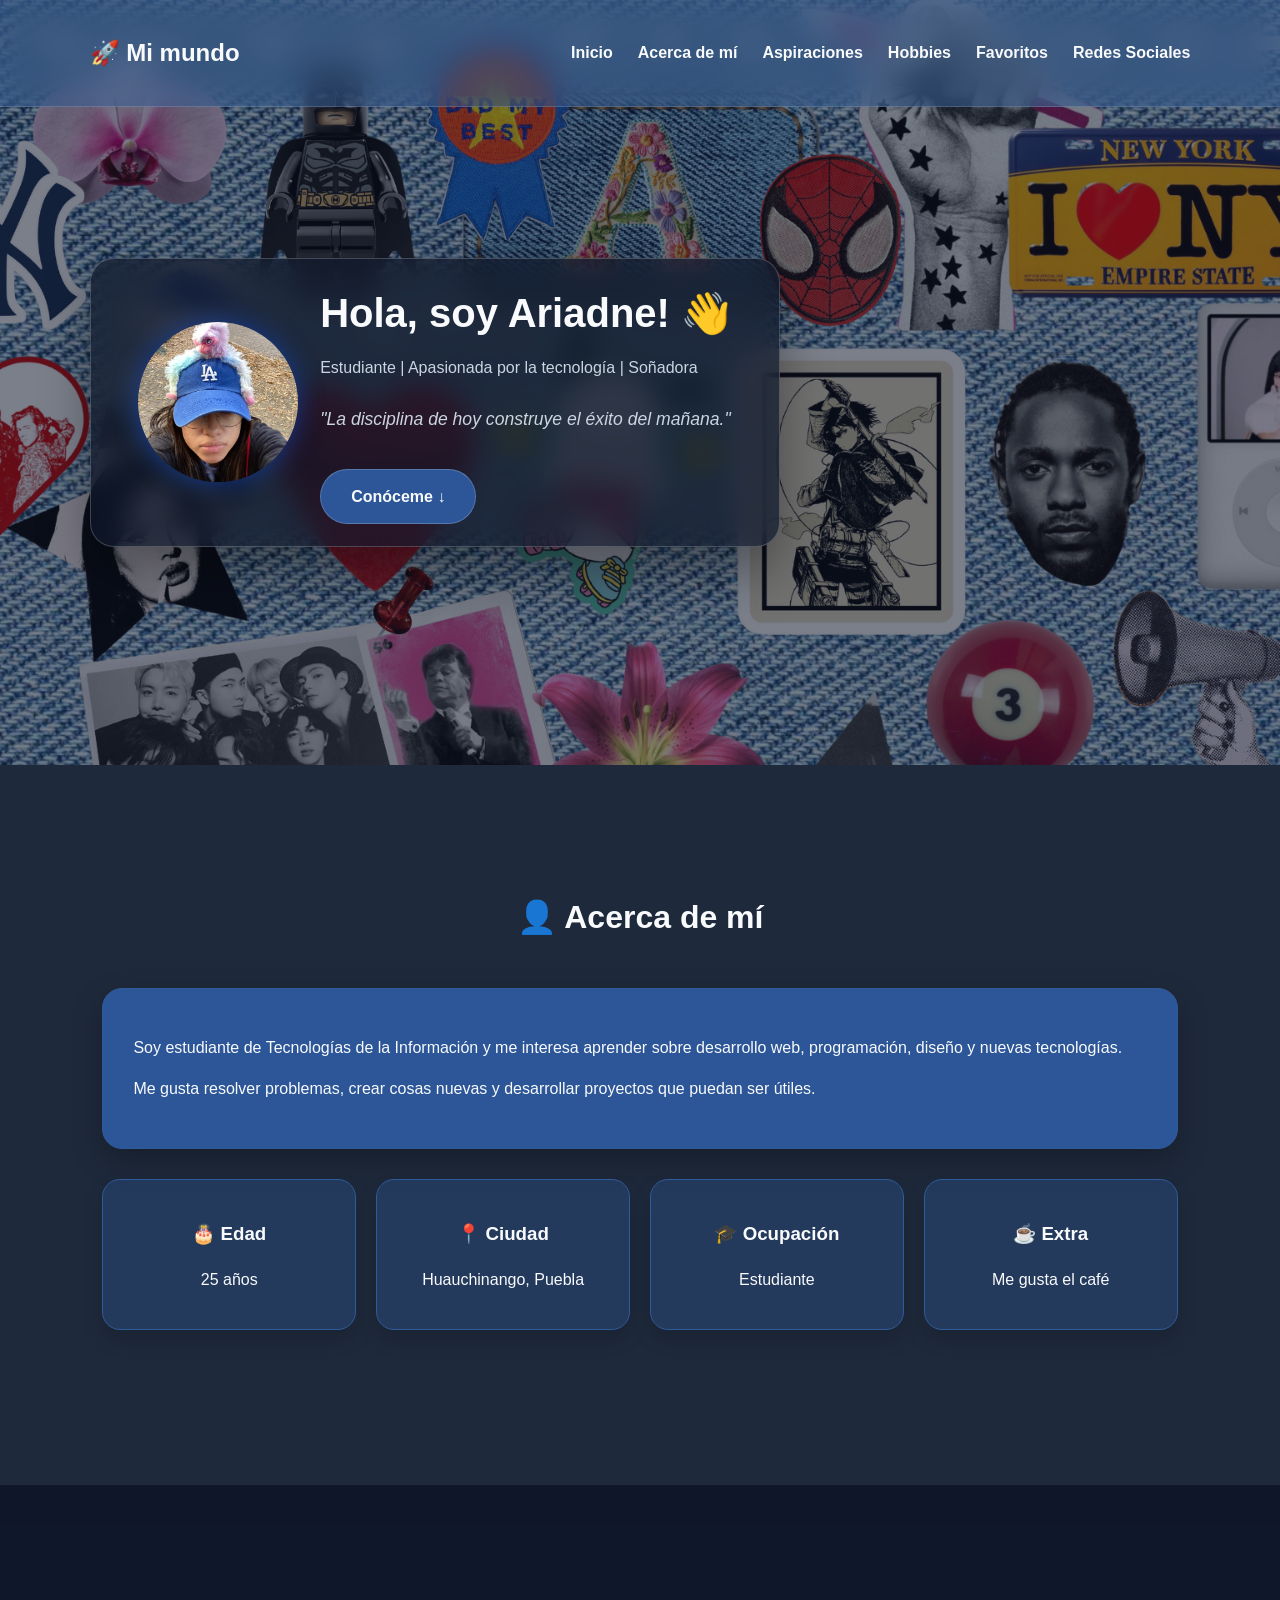
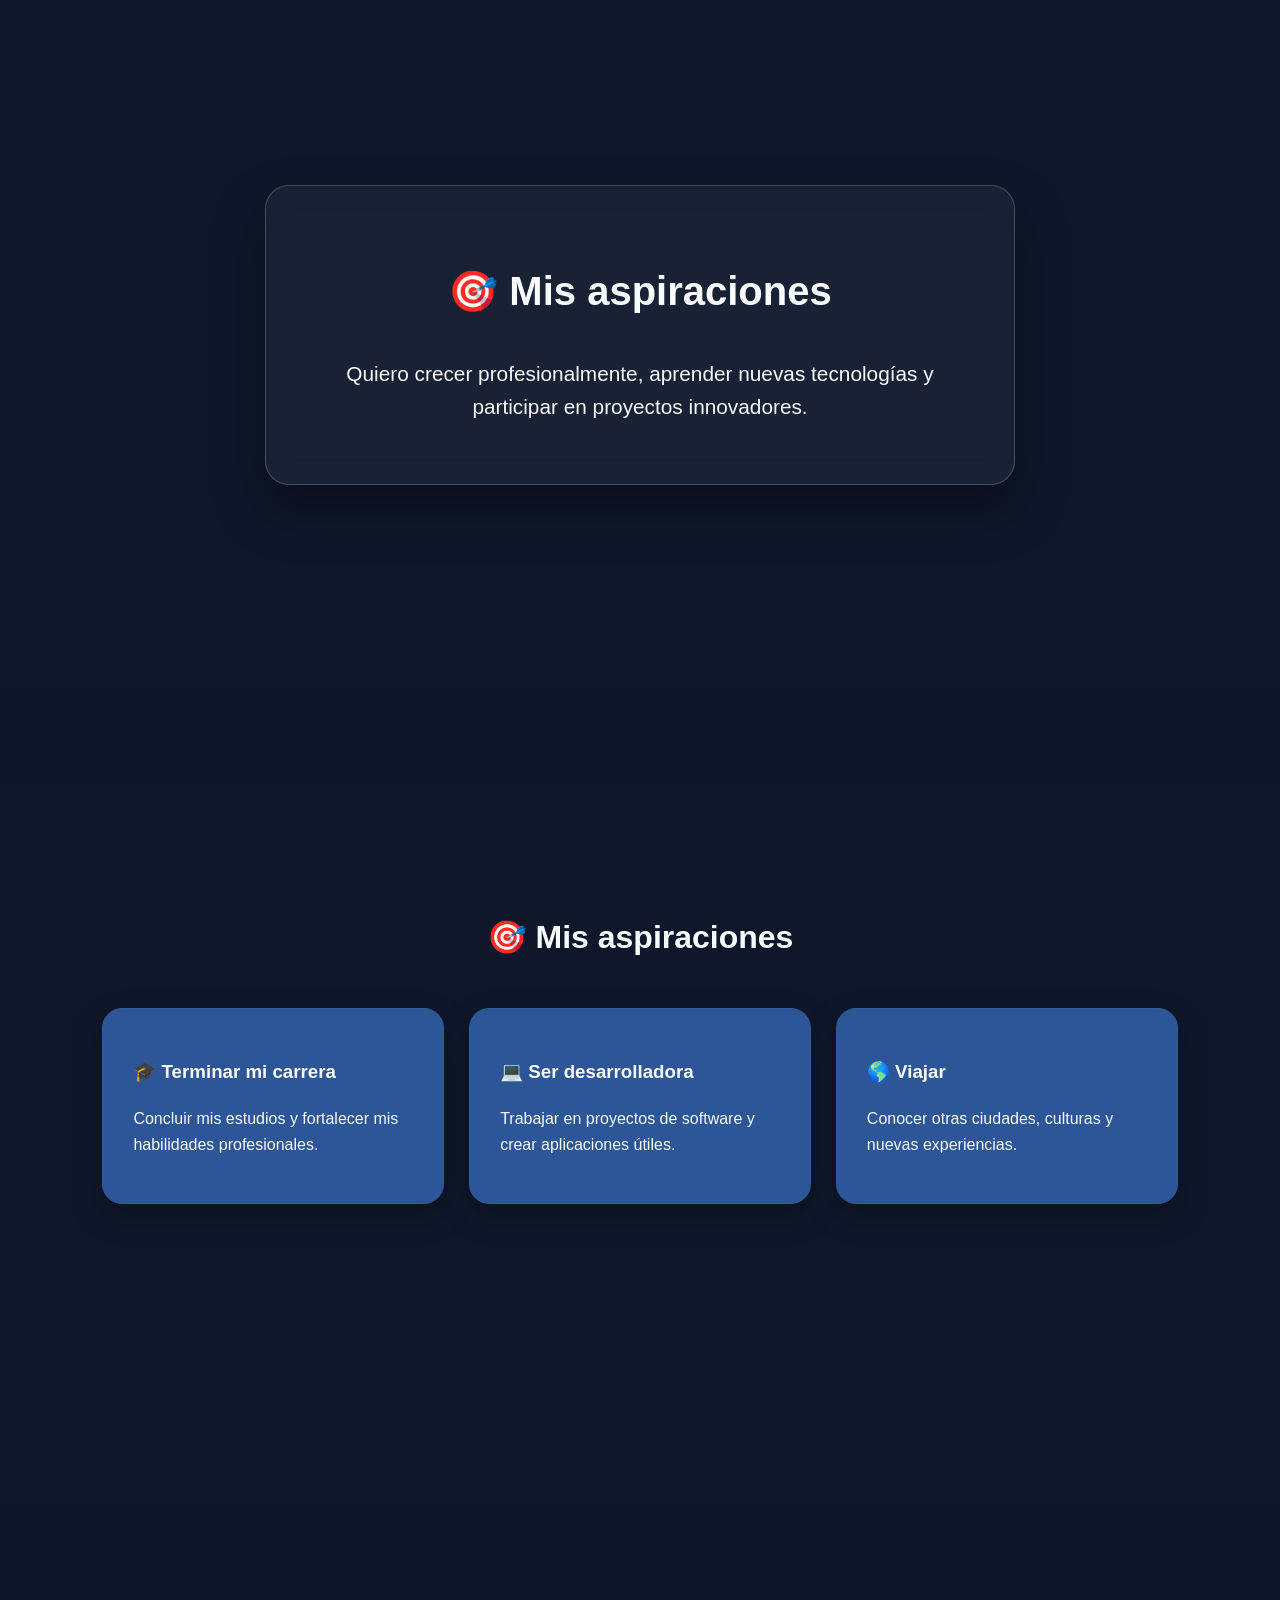
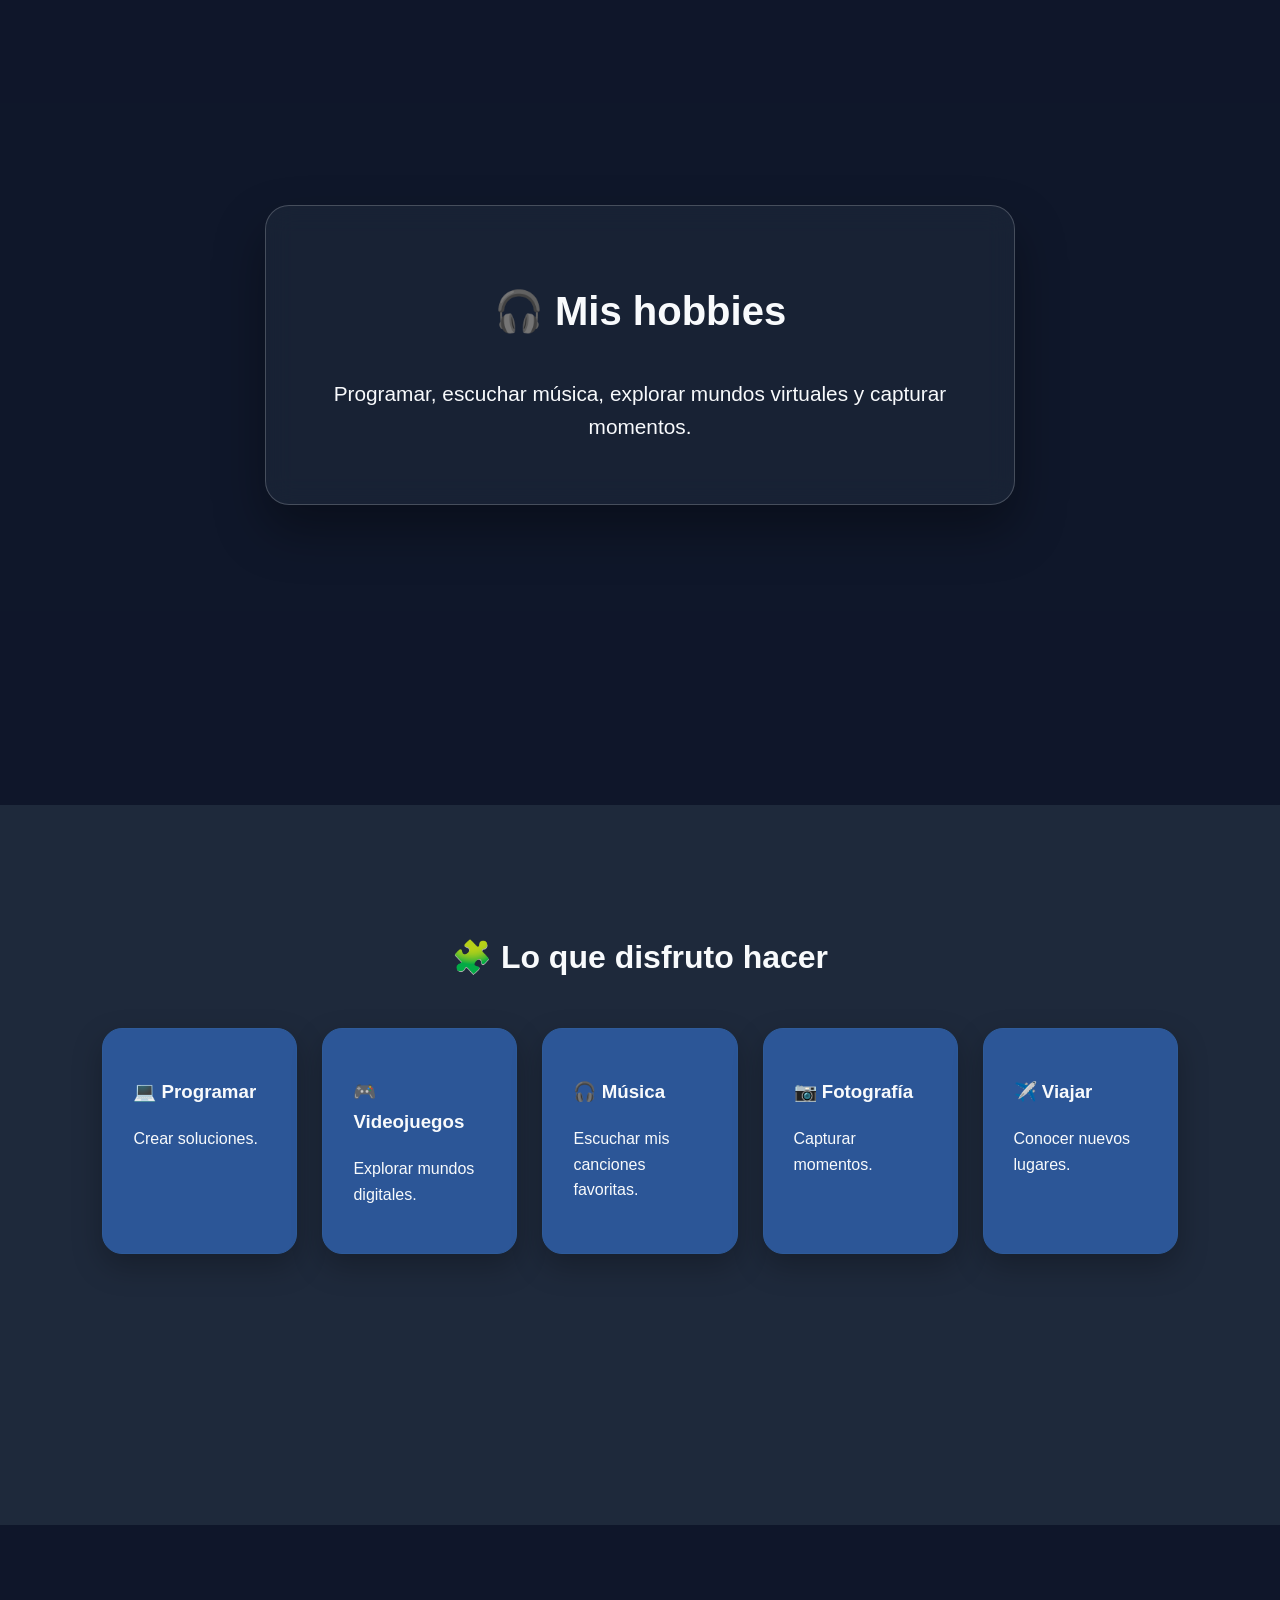
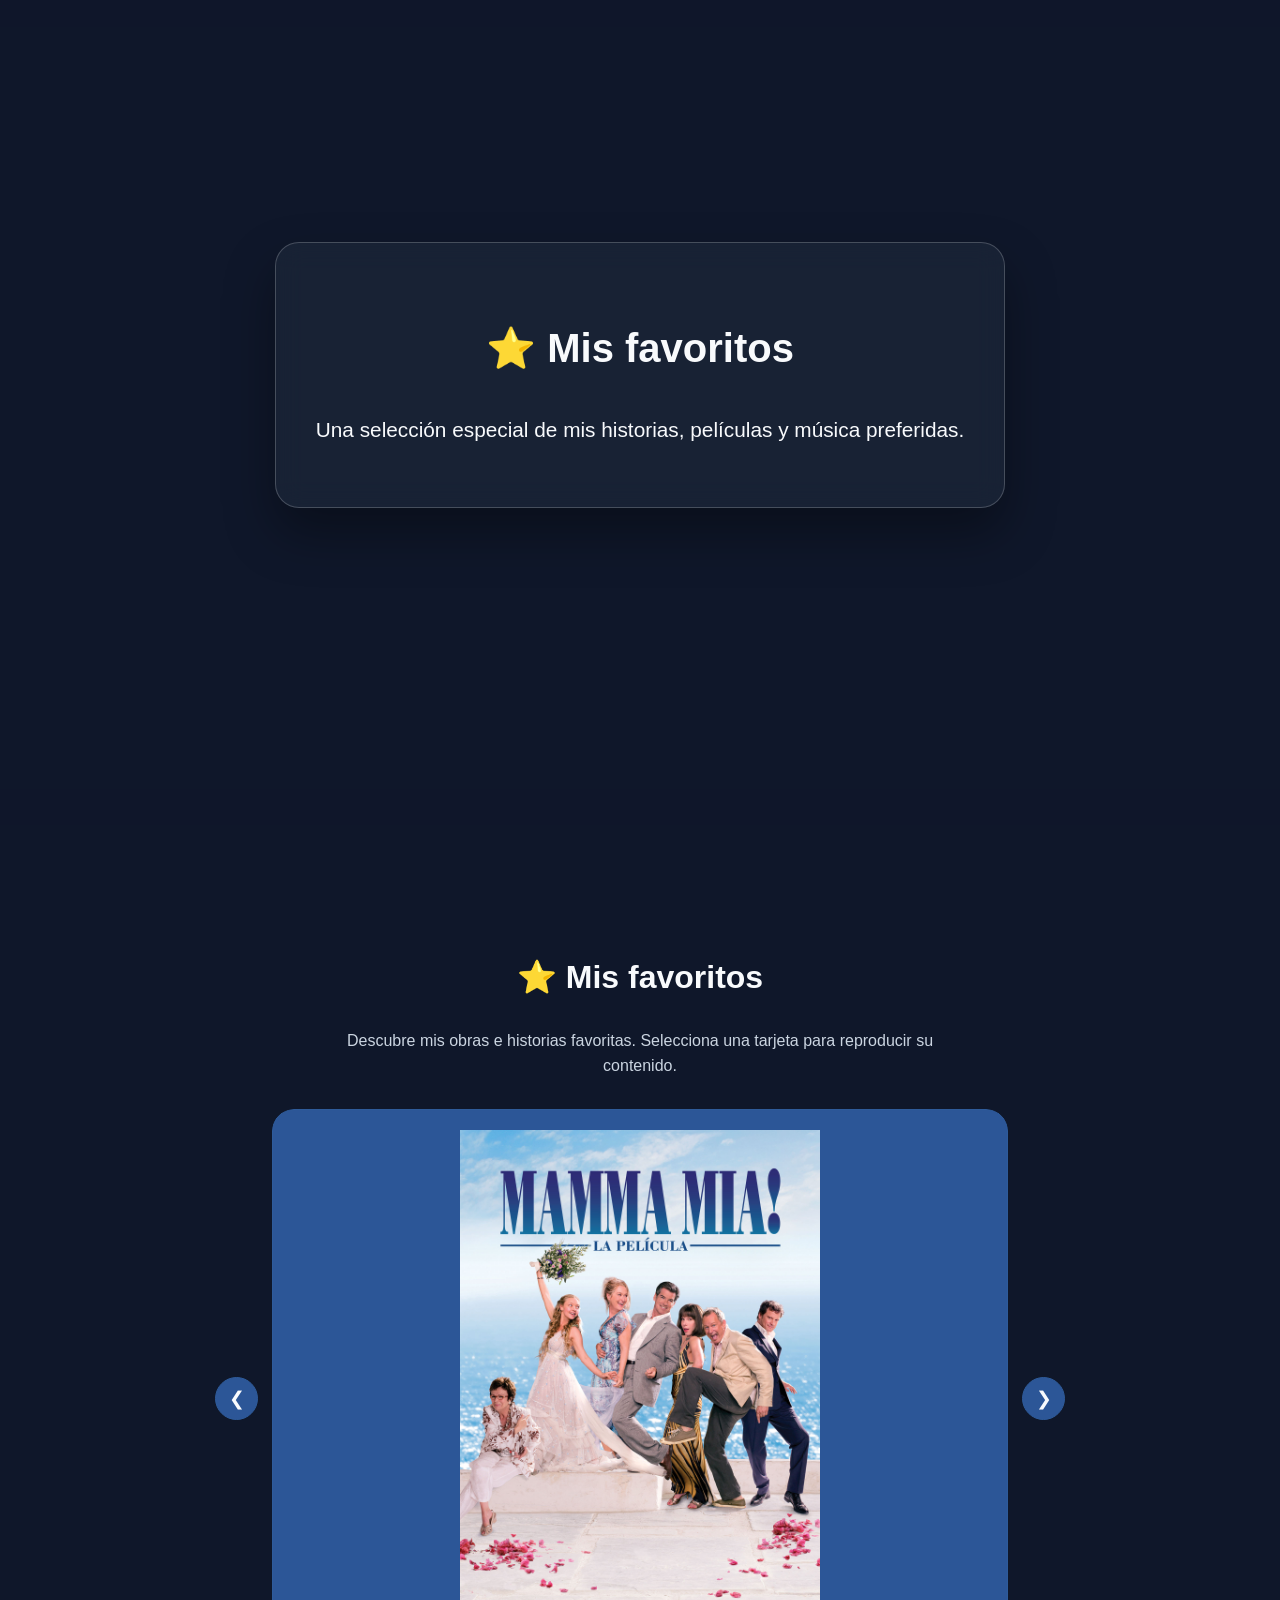
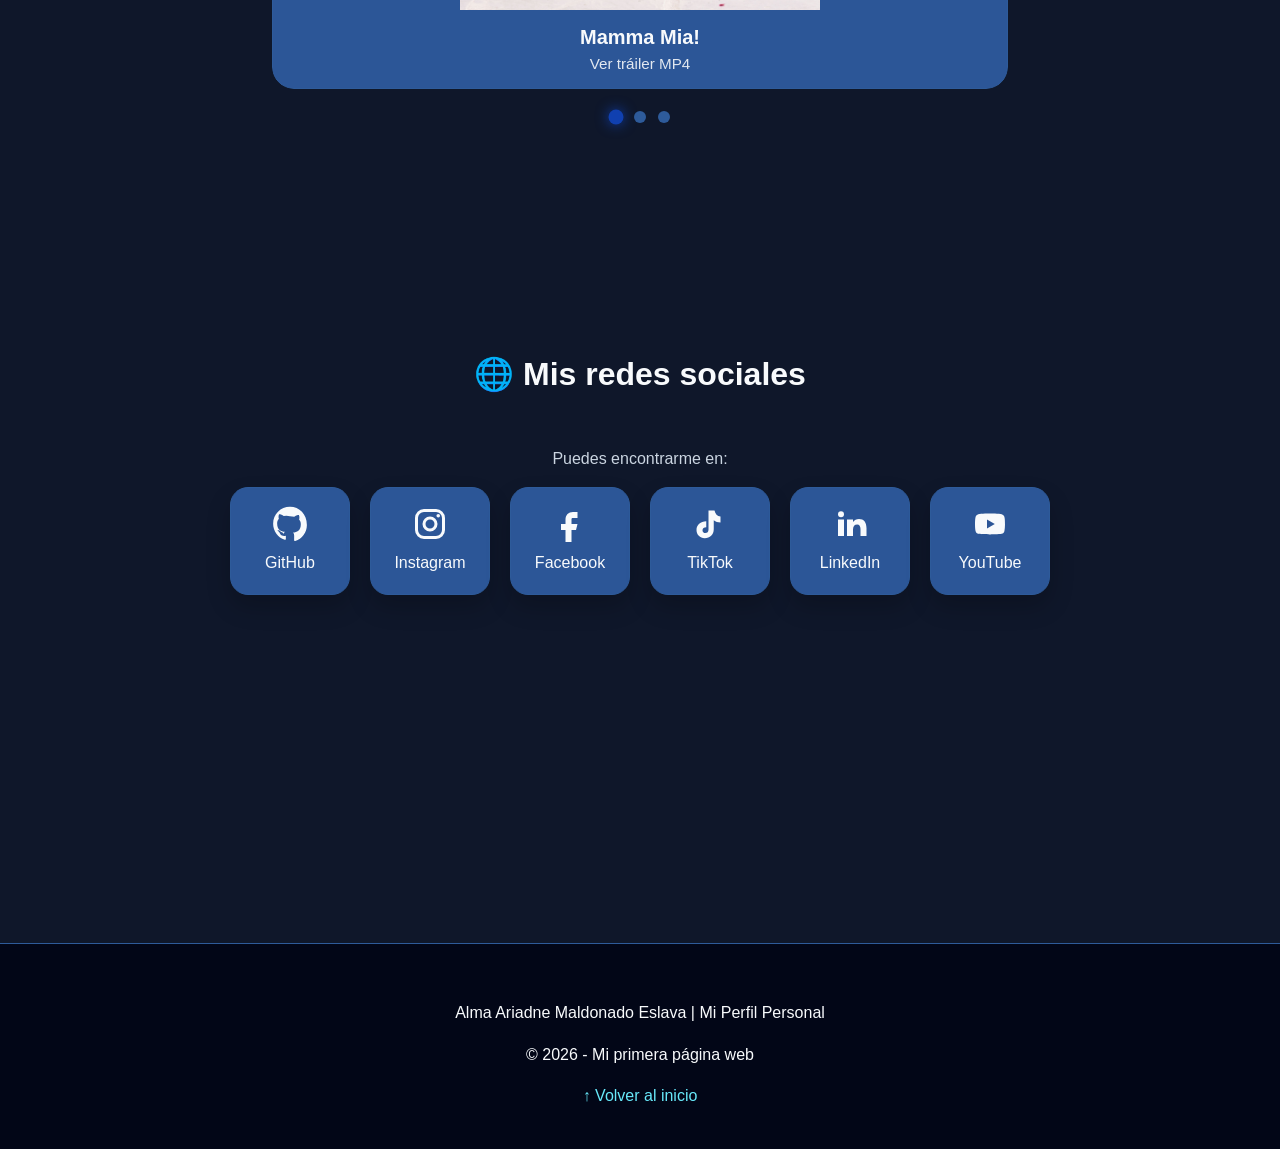
==== commit c7a1c1d3: "Actualizar diseño del carrusel e imágenes" ====
--- a/Practica03/MiPerfil.html
+++ b/Practica03/MiPerfil.html
@@ -10,7 +10,7 @@
     <title>Alma Ariadne Maldonado Eslava | T.S.U. en Desarrollo de Software Multiplataforma</title>
 
     <!-- Rutas relativas para el favicon y estilos -->
-    <link id="mi-favicon" rel="icon" type="image/png" href="assets/images/perfil.png">
+    <link id="mi-favicon" rel="icon" type="image/png" href="assets/images/orquidea.png">
     <link rel="stylesheet" href="css/styles.css">
 </head>
 
@@ -21,7 +21,7 @@
     <!-- ============================= -->
 
     <nav id="navbar">
-        <h2>Ariadnees</h2>
+        <h2>🚀 Mi mundo</h2>
         <ul>
             <li class="menu_option"><a href="#inicio">Inicio</a></li>
             <li class="menu_option"><a href="#acerca-de-mi">Acerca de mí</a></li>
@@ -361,4 +361,4 @@
     <script src="js/app.js"></script>
 
 </body>
-</html>+</html>
--- a/Practica03/css/styles.css
+++ b/Practica03/css/styles.css
@@ -1,3 +1,19 @@
+/* ============================= */
+/* PALETA DE COLORES (VARIABLES) */
+/* ============================= */
+:root {
+    --azul-arandano: #1040B0;  /* Acento brillante / Acciones / Hover primario */
+    --azul-medalla:  #2C5697;  /* Superficies / Tarjetas / Encabezados */
+    --azul-boligrafo:#2E5B9A;  /* Estructuras / Navegación / Botones secundarios */
+    
+    --fondo-oscuro:   #0f172a;  /* Fondo principal base */
+    --fondo-seccion:  #1e293b;  /* Fondo de secciones sólidas oscuras */
+    --fondo-tarjeta:  #1e293b;  /* Tarjetas informativas con contraste */
+    
+    --texto-principal: #f8fafc; /* Blanco suave de alta legibilidad */
+    --texto-secundario:#cbd5e1; /* Gris claro para párrafos */
+}
+
 /* ============================= */
 /* CONFIGURACIÓN GENERAL */
 /* ============================= */
@@ -12,13 +28,9 @@
 
 body {
     margin: 0;
-    font-family:
-        Arial,
-        Helvetica,
-        sans-serif;
-
-    background: #0f172a;
-    color: #cf9c9c;
+    font-family: Arial, Helvetica, sans-serif;
+    background: var(--fondo-oscuro);
+    color: var(--texto-secundario);
     line-height: 1.6;
 }
 
@@ -36,41 +48,32 @@
     display: flex;
     justify-content: space-between;
     align-items: center;
-    background:
-        rgba(15, 23, 42, 0.45);
-    backdrop-filter:
-        blur(15px);
-    border-bottom:
-        1px solid
-        rgba(255, 255, 255, 0.12);
+    background: rgba(46, 91, 154, 0.45); /* Azul Bolígrafo con cristal translúcido */
+    backdrop-filter: blur(15px);
+    border-bottom: 1px solid rgba(255, 255, 255, 0.15);
     z-index: 1000;
     transition: 0.3s;
 }
 
 nav h2 {
-    color: white;
+    color: var(--texto-principal);
 }
 
 nav ul {
     list-style: none;
-
-    display: flex;
-
+    display: flex;
     gap: 25px;
 }
 
 nav a {
-    color: white;
-
+    color: var(--texto-principal);
     text-decoration: none;
-
     font-weight: bold;
-
     transition: 0.3s;
 }
 
 nav a:hover {
-    color: #67e8f9;
+    color: #67e8f9; /* Cian brillante para contraste óptimo */
 }
 
 
@@ -91,366 +94,233 @@
     position: relative;
 }
 
-
-/* CAPA OSCURA */
-
 .parallax::before {
     content: "";
     position: absolute;
     inset: 0;
-    background:
-        rgba(0, 0, 0, 0.38);
-}
-
-
-/* CONTENIDO SOBRE EL FONDO */
+    background: rgba(15, 23, 42, 0.55);
+}
 
 .parallax > * {
     position: relative;
-
     z-index: 2;
 }
 
-/* ================ 
-== Solo el primer parallax (portada) ==
- ================*/
- #inicio{
-    min-height: 45px;
+#inicio {
+    min-height: 85vh;
     justify-content: flex-start;
     align-items: center;
     padding: 90px 5% 50px 7%;
     background-position: center center;
- }
-
-/* ============================= */
+}
+
 /* BACKGROUNDS HD */
-/* ============================= */
-
-.parallax-1 {
-    background-image:
-        url("../assets/images/image1.png");
-}
-
-.parallax-2 {
-    background-image:
-        url("../assets/images/image2.jpg");
-}
-
-.parallax-3 {
-    background-image:
-        url("../assets/images/image3.png");
-}
-
-.parallax-4 {
-    background-image:
-        url("../assets/images/image4.jpg");
-}
-
-
-/* ============================= */
-/* GLASS EFFECT */
+
+.parallax-1 { background-image: url("../assets/images/image1.png"); }
+.parallax-2 { background-image: url("../assets/images/image2.jpg"); }
+.parallax-3 { background-image: url("../assets/images/image3.png"); }
+.parallax-4 { background-image: url("../assets/images/image4.jpg"); }
+
+
+/* ============================= */
+/* GLASS EFFECT & HERO */
 /* ============================= */
 
 .glass {
-    background:
-        rgba(20, 30, 50, 0.38);
-
-    color: white;
-
-    backdrop-filter:
-        blur(14px);
-
-    border:
-        1px solid
-        rgba(255, 255, 255, 0.25);
-
-    border-radius:
-        24px;
-
-    box-shadow:
-        0 25px 50px
-        rgba(0, 0, 0, 0.25);
-}
-
-
-/* ============================= */
-/* HERO */
-/* ============================= */
+    background: rgba(30, 41, 59, 0.65);
+    color: var(--texto-principal);
+    backdrop-filter: blur(14px);
+    border: 1px solid rgba(255, 255, 255, 0.2);
+    border-radius: 24px;
+    box-shadow: 0 25px 50px rgba(0, 0, 0, 0.35);
+}
 
 .hero-card {
-    max-width: 1500px; /* Ancho suficiente para imagen + texto lado a lado */
-    width: 85%;
-    padding: 40px;
-    
-    /* Disposición Flexbox */
+    max-width: 1500px;
+    width: min(95%, 690px);
+    min-width: 0;
+    padding: 22px 25px;
+    gap: 22px;
+    background: rgba(15, 23, 42, 0.7);
     display: flex !important;
     flex-direction: row !important;
-    align-items: center; /* Alinea verticalmente al centro */
+    align-items: center;
     justify-content: center;
-    gap: 35px; /* Separación entre la imagen y el bloque de texto */
-    text-align: left; /* Alinea el texto a la izquierda */
-}
-
-/* Ajustes de la imagen de perfil dentro del flex */
+    text-align: left;
+}
+
 .perfil {
     width: 160px;
     height: 160px;
-    min-width: 160px; /* Evita que la imagen se reduzca o se aplaste */
+    min-width: 160px;
     object-fit: cover;
     border-radius: 50%;
-    border: 5px solid white;
-    box-shadow: 0 10px 35px rgba(0, 0, 0, 0.35);
-}
-
-/* Estilos del contenedor de texto */
+    border: none;
+    box-shadow: 0 0 25px rgba(16, 64, 176, 0.7);
+}
+
 .hero-info {
     display: flex;
     flex-direction: column;
-    align-items: flex-start; /* Alinea los elementos (incluido el botón) a la izquierda */
+    align-items: flex-start;
 }
 
 .hero-info h1 {
     font-size: 2.5rem;
     margin: 0 0 10px 0;
+    color: var(--texto-principal);
 }
 
 .hero-info p {
     margin: 0 0 15px 0;
+    color: var(--texto-secundario);
 }
 
 .hero-info blockquote {
     margin: 10px 0 20px 0;
     font-size: 1.1rem;
     text-align: left;
-}
-
-.hero-card h1 {
-    font-size: 3rem;
-
-    margin-bottom: 8px;
-}
-
-.hero-card p {
-    font-size: 1.2rem;
-}
-
-blockquote {
-    margin: 25px auto;
-
-    max-width: 500px;
-
-    font-size: 1.3rem;
-
     font-style: italic;
-}
-
-
-/* ============================= */
-/* BOTÓN */
+    color: var(--texto-secundario);
+}
+
+
+/* ============================= */
+/* BOTÓN PRINCIPAL */
 /* ============================= */
 
 .boton {
     display: inline-block;
-
     margin-top: 15px;
-
-    padding:
-        14px 30px;
-
-    background:
-        rgba(255, 255, 255, 0.9);
-
-    color: #223255;
-
-    border-radius:
-        30px;
-
+    padding: 14px 30px;
+    background: var(--azul-medalla);
+    color: var(--texto-principal);
+    border-radius: 30px;
     text-decoration: none;
-
     font-weight: bold;
-
-    transition: 0.3s;
+    border: 1px solid rgba(255, 255, 255, 0.2);
+    transition: all 0.3s ease;
 }
 
 .boton:hover {
-    transform:
-        translateY(-4px);
-
-    box-shadow:
-        0 12px 25px
-        rgba(0, 0, 0, 0.25);
-}
-
-
-/* ============================= */
-/* SECCIONES */
+    background: var(--azul-arandano);
+    color: #ffffff;
+    transform: translateY(-4px);
+    box-shadow: 0 12px 25px rgba(16, 64, 176, 0.4);
+}
+
+
+/* ============================= */
+/* SECCIONES Y BLOQUES */
 /* ============================= */
 
 .seccion {
     min-height: 80vh;
-
-    padding:
-        100px 8%;
+    padding: 100px 8%;
+    scroll-margin-top: 75px;
 }
 
 .seccion h2 {
     text-align: center;
-
-    font-size: 2.4rem;
-
+    font-size: clamp(1.55rem, 2.5vw, 2.4rem);
     margin-bottom: 45px;
-}
-
-
-/* ============================= */
-/* COLORES SÓLIDOS ALTERNADOS */
-/* ============================= */
+    color: var(--texto-principal);
+}
+
+/* Colores alternados unificados */
 
 .solido-1 {
-    background:
-        #aab8c6;
+    background: #1e293b;
+    color: var(--texto-principal);
 }
 
 .solido-2 {
-    background:
-        #424b5d;
-
-    color: white;
+    background: #0f172a;
+    color: var(--texto-principal);
 }
 
 .solido-3 {
-    background:
-        #a6b0b6;
+    background: #1e293b;
+    color: var(--texto-principal);
 }
 
 .solido-4 {
-    background:
-        #313947;
-
-    color: white;
-}
-
-.redes {
-    background:
-        #b5c4d2;
-}
-
-
-/* ============================= */
-/* CONTENEDORES */
+    background: #0f172a;
+    color: var(--texto-principal);
+}
+
+
+/* ============================= */
+/* CONTENEDORES Y TARJETAS GENERALES */
 /* ============================= */
 
 .contenedor {
     max-width: 1100px;
-
     margin: auto;
 }
 
 .card {
-    background:
-        rgb(222 205 205 / 88%);
-
-    color: #222;
-
+    background: var(--azul-medalla);
+    color: var(--texto-principal);
     padding: 30px;
-
     border-radius: 20px;
-
-    box-shadow:
-        0 12px 30px
-        rgba(0, 0, 0, 0.12);
-
+    border: 1px solid var(--azul-boligrafo);
+    box-shadow: 0 12px 30px rgba(0, 0, 0, 0.25);
     transition: 0.3s;
 }
 
 .card:hover {
-    transform:
-        translateY(-8px);
-
-    box-shadow:
-        0 20px 40px
-        rgba(0, 0, 0, 0.18);
-}
-
-
-/* ============================= */
-/* DATOS PERSONALES */
+    transform: translateY(-8px);
+    border-color: var(--azul-arandano);
+    box-shadow: 0 20px 40px rgba(16, 64, 176, 0.3);
+}
+
+.card img {
+    width: 100%;
+    max-height: 280px;
+    object-fit: cover;
+    border-radius: 15px;
+}
+
+
+/* ============================= */
+/* DATOS PERSONALES Y GRIDS */
 /* ============================= */
 
 .datos {
     margin-top: 30px;
-
     display: grid;
-
-    grid-template-columns:
-        repeat(4, 1fr);
-
+    grid-template-columns: repeat(4, 1fr);
     gap: 20px;
 }
 
 .datos article {
     padding: 20px;
-
     text-align: center;
-
-    background: #d4cbcb;
-
+    background: rgba(46, 91, 154, 0.35);
+    border: 1px solid var(--azul-boligrafo);
+    color: var(--texto-principal);
     border-radius: 18px;
-
-    box-shadow:
-        0 10px 20px
-        rgba(0, 0, 0, 0.08);
-}
-
-
-/* ============================= */
-/* GRID */
-/* ============================= */
+    box-shadow: 0 10px 20px rgba(0, 0, 0, 0.15);
+}
 
 .grid {
     display: grid;
-
-    grid-template-columns:
-        repeat(3, 1fr);
-
+    grid-template-columns: repeat(3, 1fr);
     gap: 25px;
-
     max-width: 1200px;
-
     margin: auto;
 }
 
 .cinco {
-    grid-template-columns:
-        repeat(5, 1fr);
-}
-
-
-/* ============================= */
-/* IMÁGENES */
-/* ============================= */
-
-.card img {
-    width: 100%;
-
-    max-height: 280px;
-
-    object-fit: cover;
-
-    border-radius: 15px;
-}
-
-
-/* ============================= */
-/* FRASES PARALLAX */
-/* ============================= */
+    grid-template-columns: repeat(5, 1fr);
+}
 
 .frase {
     max-width: 750px;
-
     padding: 40px;
-
     text-align: center;
+    color: var(--texto-principal);
 }
 
 .frase h2 {
@@ -468,171 +338,53 @@
 
 .redes {
     text-align: center;
+    background: #0f172a;
 }
 
 .redes-sociales {
     display: flex;
-
     justify-content: center;
-
     flex-wrap: wrap;
-
     gap: 20px;
 }
 
 .redes-sociales a {
     display: flex;
-
     flex-direction: column;
-
-    align-items: center;
-
+    align-items: center;
     gap: 8px;
-
     min-width: 120px;
-
     padding: 18px;
-
-    color: white;
-
-    background:
-        linear-gradient(
-            145deg,
-            #1e293b,
-            #27313f
-        );
-
+    color: var(--texto-principal);
+    background: var(--azul-medalla);
+    border: 1px solid var(--azul-boligrafo);
     border-radius: 18px;
-
     text-decoration: none;
-
-    box-shadow:
-        0 12px 25px
-        rgba(0, 0, 0, 0.2);
-
+    box-shadow: 0 12px 25px rgba(0, 0, 0, 0.2);
     transition: 0.3s;
 }
 
 .redes-sociales a:hover {
-    transform:
-        translateY(-8px)
-        scale(1.05);
-
-    background:
-        linear-gradient(
-            145deg,
-            #9aacd2,
-            #110525
-        );
+    transform: translateY(-8px) scale(1.05);
+    background: var(--azul-arandano);
+    border-color: #67e8f9;
 }
 
 .redes-sociales svg {
     width: 36px;
-
     height: 36px;
 }
 
 
 /* ============================= */
-/* FOOTER */
-/* ============================= */
-
-footer {
+/* CARRUSEL DE FAVORITOS */
+/* ============================= */
+
+.favoritos-intro {
     text-align: center;
-
-    padding: 40px;
-
-    background:
-        #020617;
-
-    color: white;
-}
-
-footer a {
-    color:
-        #67e8f9;
-
-    text-decoration: none;
-}
-
-
-/* ============================= */
-/* RESPONSIVE */
-/* ============================= */
-
-@media (max-width: 900px) {
-
-    .grid,
-    .cinco,
-    .datos {
-        grid-template-columns:
-            1fr 1fr;
-    }
-
-    nav ul {
-        display: none;
-    }
-}
-
-
-@media (max-width: 600px) {
-
-    .grid,
-    .cinco,
-    .datos {
-        grid-template-columns:
-            1fr;
-    }
-
-    .hero-card h1 {
-        font-size: 2rem;
-    }
-
-    .parallax {
-        background-attachment: scroll;
-    }
-}
-
-body {
-    color: #e2e8f0
-}
-
-.solido-1, .solido-3, .redes {
-    color: #304360;
-}
-
-.solido-2, .solido-4 {
-    color: #80868c;
-}
-
-.seccion h2 {
-    font-size: clamp(1.55rem, 2.5vw, 2.4rem);
-}
-
-.seccion {
-    scroll-margin-top: 75px;
-}
-
-#inicio {
-    min-height: 85vh;
-}
-
-.hero-card {
-    width: min(95%, 690px);
-    min-width: 0;
-    padding: 22px 25px;
-    gap: 22px;
-    background: rgba(10, 19, 36, 0.58);
-}
-
-/* ============================= */
-/* CARRUSEL */
-/* ============================= */
-.favoritos-intro{
-    text-align: center;
-    max-width: 6500px;
+    max-width: 650px;
     margin: -20px auto 30px;
-    color: #cbd5e1;
+    color: var(--texto-secundario);
 }
 
 .carrusel {
@@ -640,83 +392,85 @@
     align-items: center;
     gap: 14px;
     max-width: 850px;
-    margin:  auto;
-}
-
-.carrusel-ventana{
+    margin: auto;
+}
+
+.carrusel-ventana {
     overflow: hidden;
     flex: 1;
     min-width: 0;
     border-radius: 22px;
 }
 
-.carrusel-pista{
+.carrusel-pista {
     display: flex;
     transition: transform .45s ease;
 }
 
-.favorito-card{
+.favorito-card {
     flex: 0 0 100%;
     min-width: 0;
-    border: 1px solid #475569;
-    background: #293b55;
-    color: #fff;
+    border: 1px solid var(--azul-boligrafo);
+    background: var(--azul-medalla);
+    color: var(--texto-principal);
     border-radius: 22px;
     overflow: hidden;
     cursor: pointer;
-    padding: 0px;
+    padding: 20px 0 0 0;
     display: flex;
     flex-direction: column; 
     align-items: center;
-    min-height: 310px;
-}
-
-.favorito-card img{
-    /* width: 100%; */
-    height: 220px;
-    width: 220px;
-    object-fit: cover;
-}
-
-.favorito-icono {
-    font-size: 6rem;
+    min-height: auto;
+    transition: 0.3s;
+}
+
+.favorito-card:hover {
+    border-color: var(--azul-arandano);
+    box-shadow: 0 10px 25px rgba(16, 64, 176, 0.35);
+}
+
+.favorito-card img {
+    width: 100%;
+    max-width: 420px;
+    height: auto;
+    max-height: 480px;
+    object-fit: contain;
+    border-radius: 12px;
+}
+
+.favorito-info {
+    display: flex;
     flex-direction: column;
     align-items: center;
     gap: 6px;
     padding: 16px;
 }
 
-.favorito-info {
-    display: flex;
-    flex-direction: column;
-    align-items: center;
-    gap: 6px;
-    padding: 16px;
-}
-
 .favorito-info strong {
     font-size: 1.25rem;
 }
 
 .favorito-info small {
     font-size: .95rem;
-    color: #dbeafe;
+    color: #e2e8f0;
 }
 
 .carrusel-flecha {
-    border: 1px solid #64748b;
+    border: 1px solid var(--azul-boligrafo);
     border-radius: 50%;
-    background: #334155;
-    color: #fff;
+    background: var(--azul-medalla);
+    color: var(--texto-principal);
     width: 43px;
     height: 43px;
     flex-shrink: 0;
     font-size: 1.2rem;
     cursor: pointer;
+    transition: 0.3s;
 }
 
 .carrusel-flecha:hover {
-    background: #2563eb;
+    background: var(--azul-arandano);
+    border-color: #67e8f9;
 }
 
 .carrusel-indicadores {
@@ -731,28 +485,31 @@
     width: 12px;
     height: 12px;
     border-radius: 50%;
-    background: #94a3b8;
+    background: var(--azul-boligrafo);
     cursor: pointer;
+    transition: 0.3s;
 }
 
 .carrusel-indicadores button.activo {
-    background: #38bdf8;
+    background: var(--azul-arandano);
+    box-shadow: 0 0 10px var(--azul-arandano);
     transform: scale(1.25);
 }
 
+
 /* ============================= */
 /* MODALES */
 /* ============================= */
 
-.modal-favoritos [hidden] {
-    display: none;
+.modal-favoritos[hidden] {
+    display: none !important;
 }
 
 .modal-favoritos {
     position: fixed;
     inset: 0;
     z-index: 10000;
-    background: rgba(2, 6, 23, .96);
+    background: rgba(2, 6, 23, 0.96);
     display: flex;
     justify-content: stretch;
     align-items: stretch;
@@ -764,10 +521,10 @@
     flex-direction: column;
     width: 100%;
     min-height: 0;
-    border: 1px solid #475569;
+    border: 1px solid var(--azul-boligrafo);
     border-radius: 16px;
     overflow: hidden;
-    background: #0f172a;
+    background: var(--fondo-oscuro);
 }
 
 .modal-cabecera {
@@ -776,7 +533,9 @@
     align-items: center;
     justify-content: space-between;
     gap: 16px;
-    border-bottom: 1px solid #334155;
+    background: var(--azul-medalla);
+    border-bottom: 1px solid var(--azul-boligrafo);
+    color: var(--texto-principal);
 }
 
 .modal-cabecera h2 {
@@ -784,17 +543,10 @@
     font-size: clamp(1rem, 2vw, 1.35rem);
 }
 
-/* Bloquear scroll cuando el modal está abierto */
 body.modal-abierto {
     overflow: hidden;
 }
 
-/* Ocultar el modal cuando tiene el atributo hidden */
-.modal-favoritos[hidden] {
-    display: none !important;
-}
-
-/* Área donde se insertan los videos, audios e iframe */
 .modal-contenido {
     flex: 1;
     display: flex;
@@ -805,7 +557,6 @@
     min-height: 0;
 }
 
-/* Estilos ajustados para los reproductores interactivos */
 .modal-contenido video,
 .modal-contenido iframe {
     width: 100%;
@@ -820,11 +571,10 @@
     max-width: 500px;
 }
 
-/* Botón de cierre (X) del modal */
 .modal-cerrar {
     background: transparent;
     border: none;
-    color: #94a3b8;
+    color: var(--texto-secundario);
     font-size: 1.8rem;
     cursor: pointer;
     line-height: 1;
@@ -835,19 +585,52 @@
 
 .modal-cerrar:hover {
     color: #fff;
-    background: #334155;
-}
-
-/* Forzar a que el SVG de YouTube respete el tamaño uniforme de las demás redes */
-.redes-sociales svg {
-    width: 36px;
-    height: 36px;
-}
-
-.boton:hover {
-    background: #414d66; /* Cambia el fondo a azul */
-    color: #ffffff;      /* Cambia el texto a blanco */
-    transform: translateY(-4px);
-    box-shadow: 0 12px 25px rgba(0, 0, 0, 0.25);
-}
-
+    background: var(--azul-arandano);
+}
+
+
+/* ============================= */
+/* FOOTER */
+/* ============================= */
+
+footer {
+    text-align: center;
+    padding: 40px;
+    background: #020617;
+    color: var(--texto-principal);
+    border-top: 1px solid var(--azul-boligrafo);
+}
+
+footer a {
+    color: #67e8f9;
+    text-decoration: none;
+}
+
+
+/* ============================= */
+/* RESPONSIVE */
+/* ============================= */
+
+@media (max-width: 900px) {
+    .grid, .cinco, .datos {
+        grid-template-columns: 1fr 1fr;
+    }
+
+    nav ul {
+        display: none;
+    }
+}
+
+@media (max-width: 600px) {
+    .grid, .cinco, .datos {
+        grid-template-columns: 1fr;
+    }
+
+    .hero-card h1 {
+        font-size: 2rem;
+    }
+
+    .parallax {
+        background-attachment: scroll;
+    }
+}
